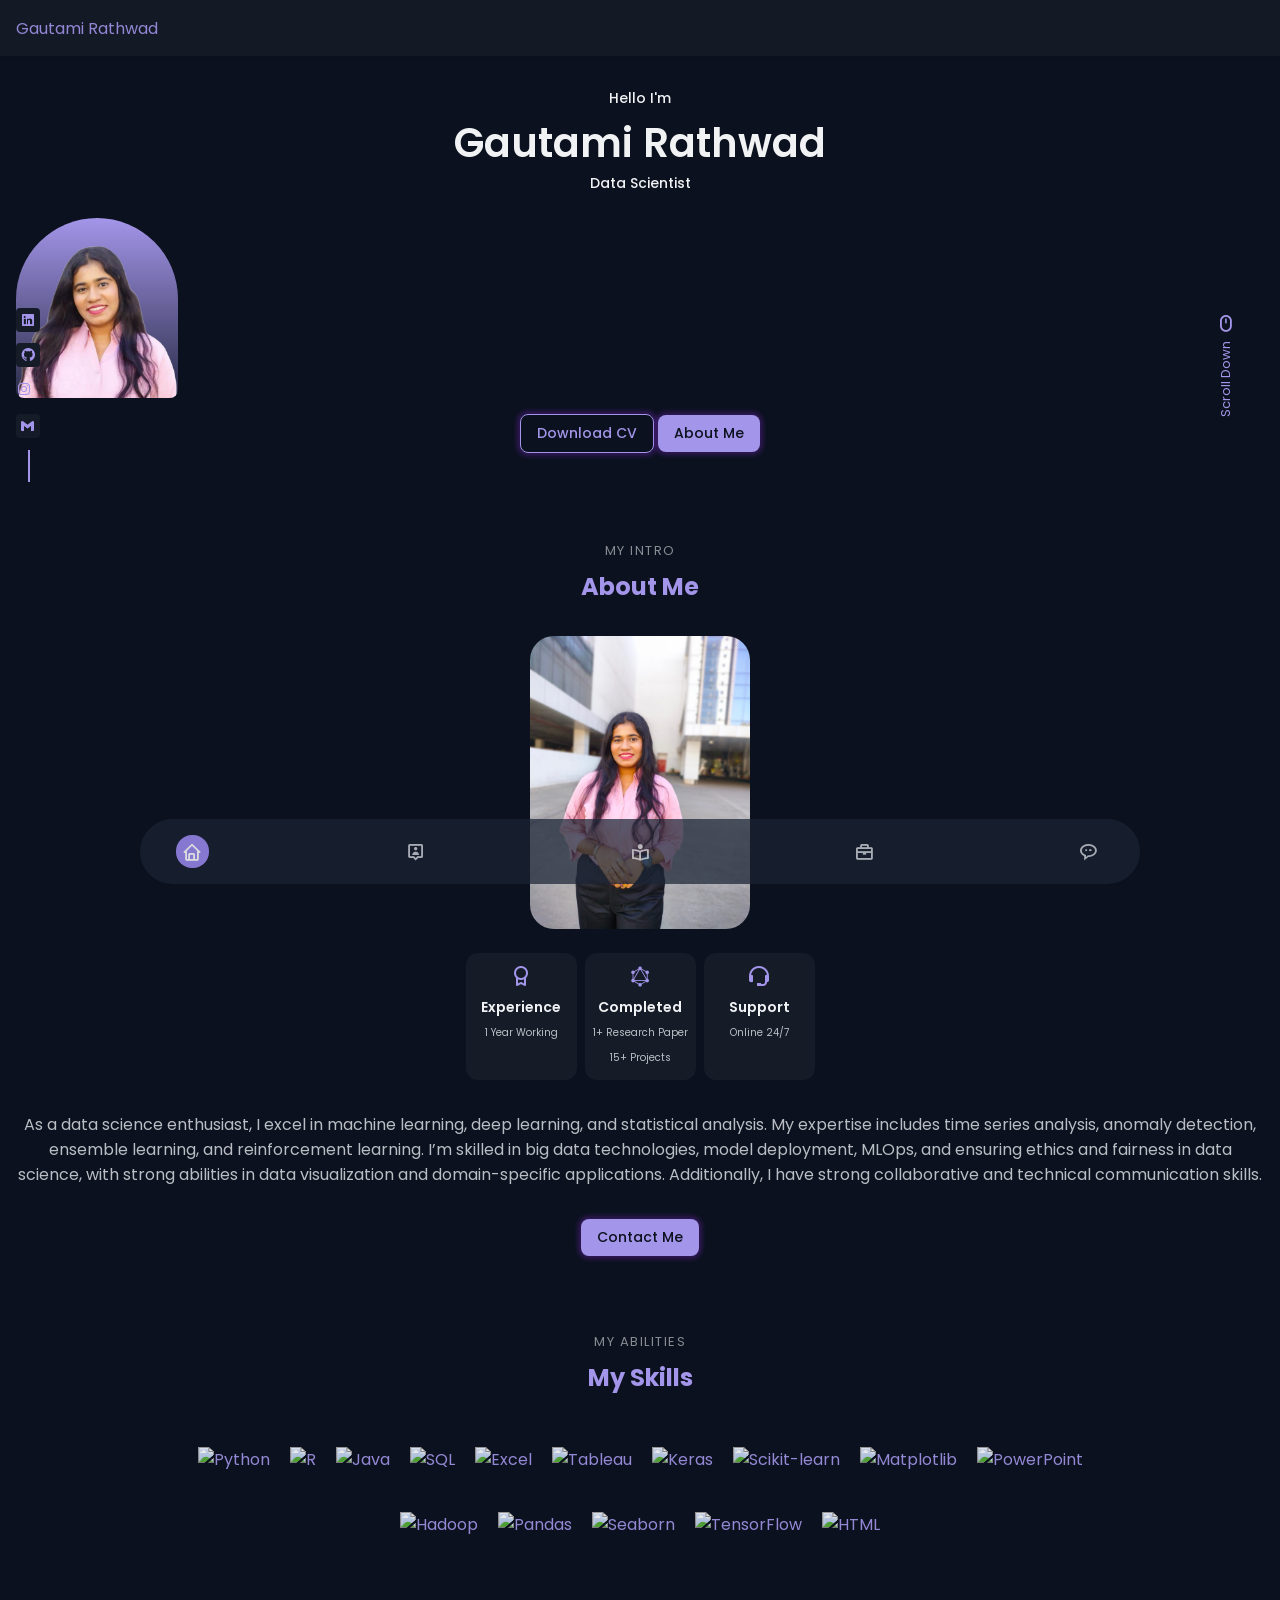
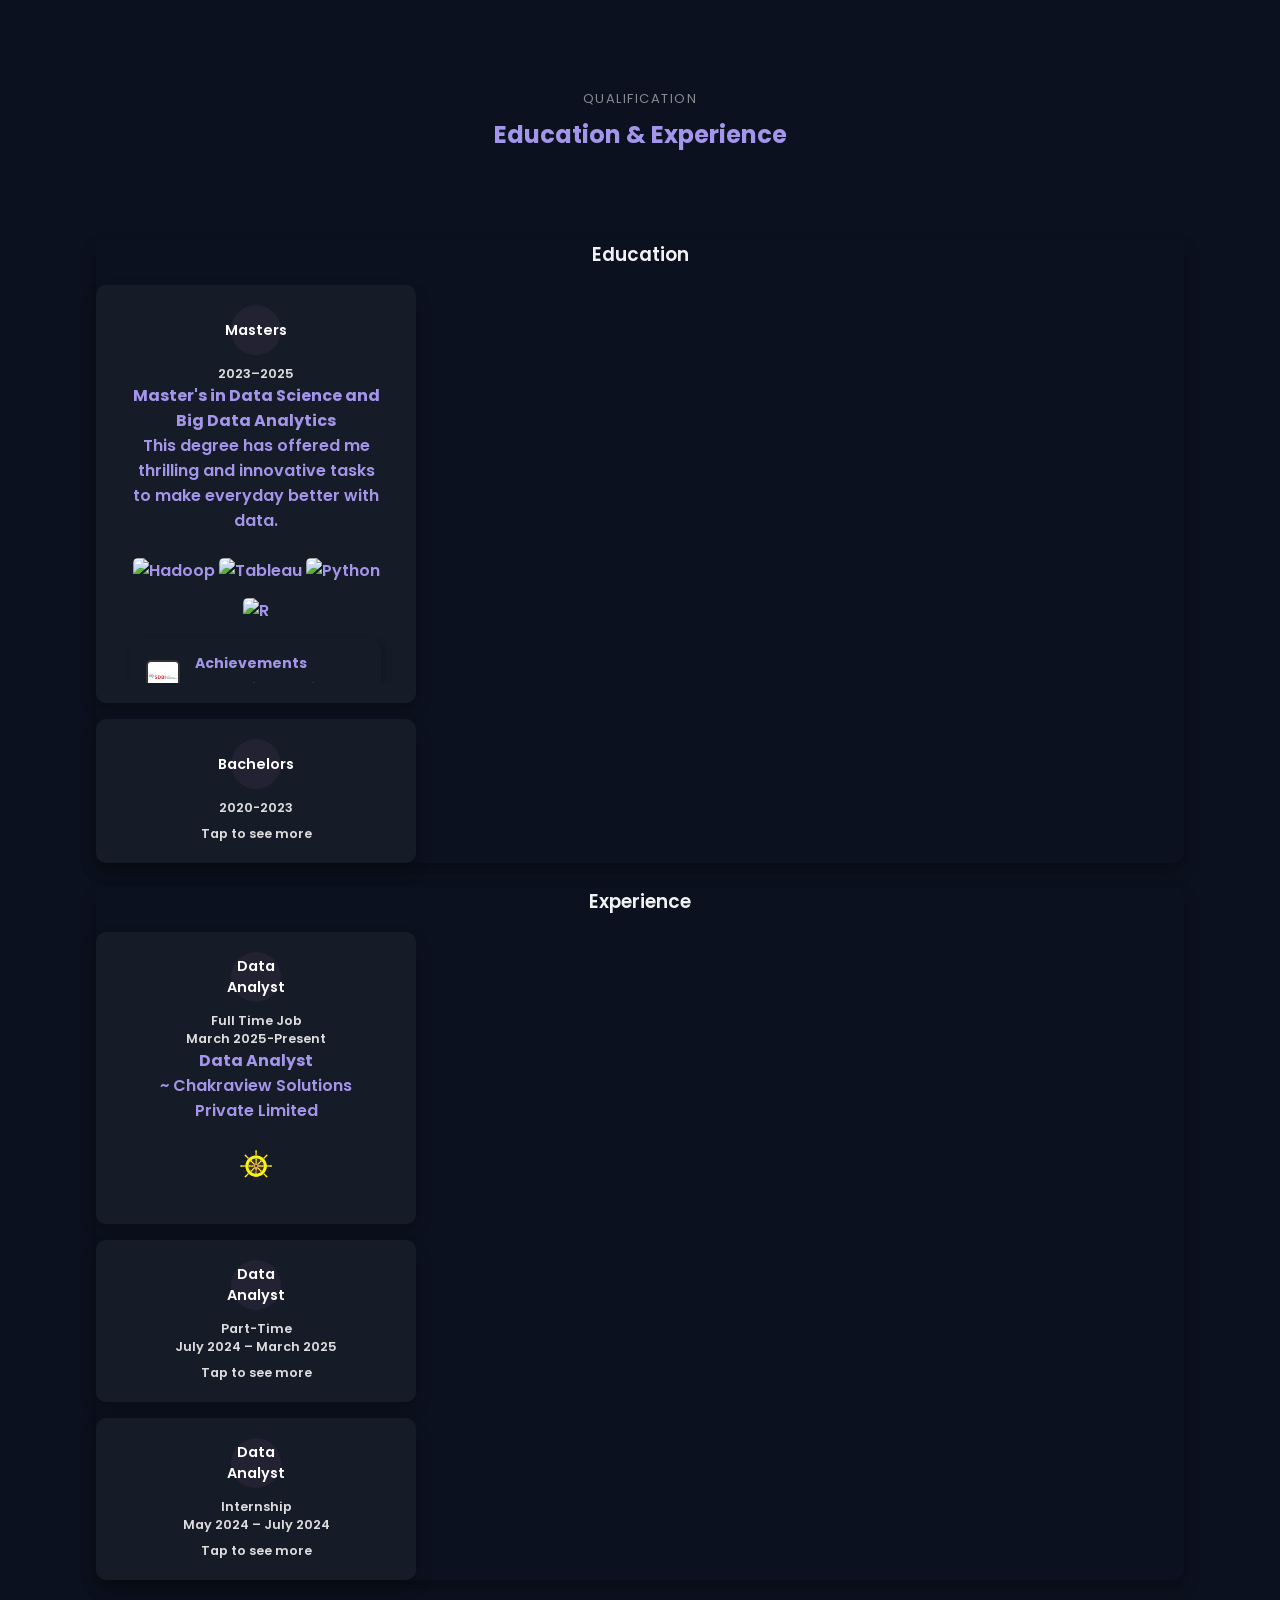
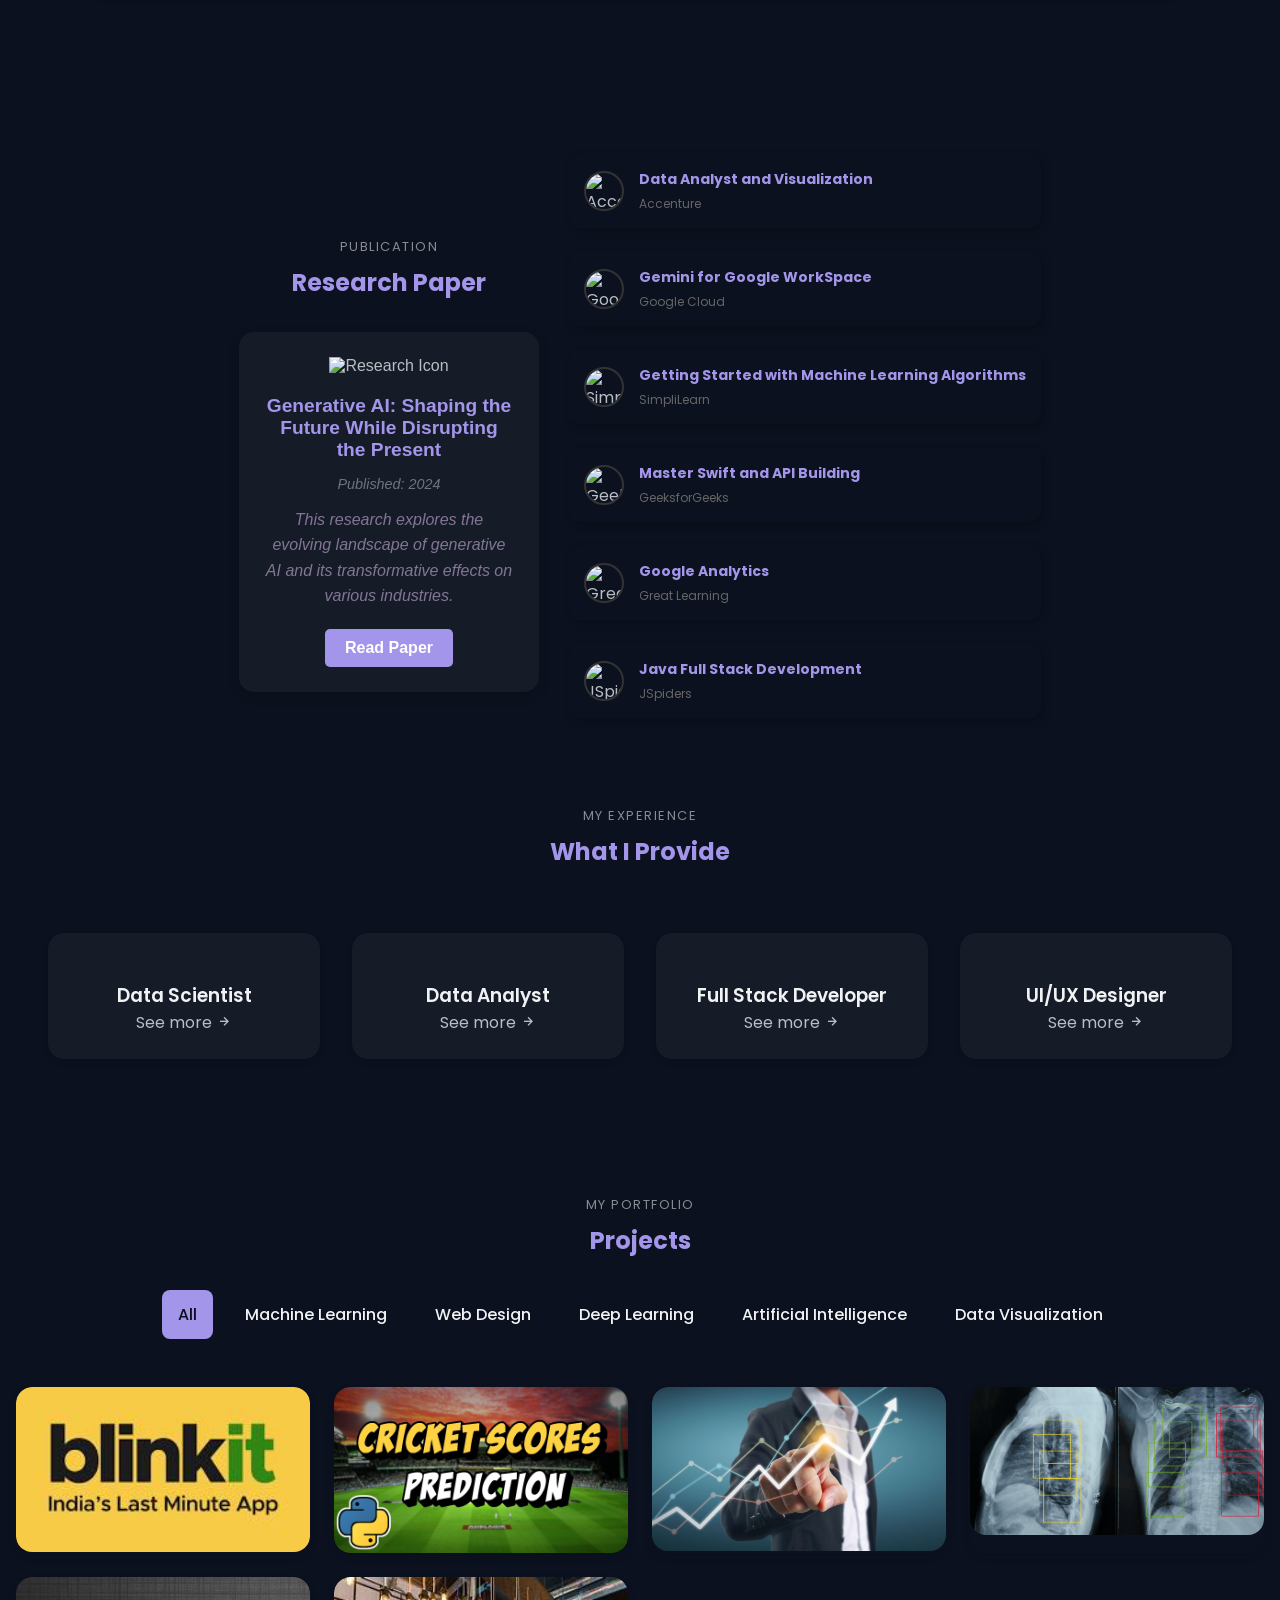
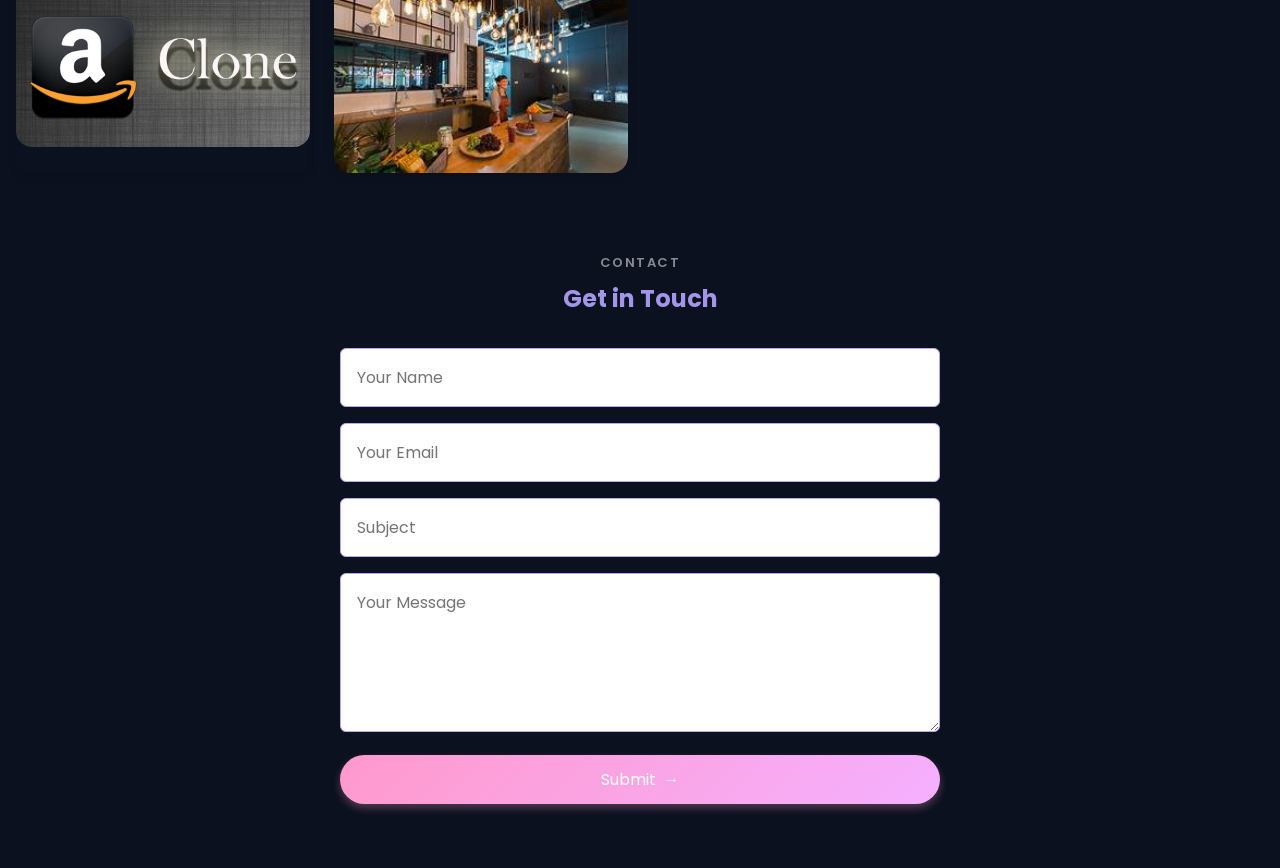
==== index.html @ 6e02c440 "blinkit" ====
<!DOCTYPE html>
<html lang="en">

<head>
    <meta charset="UTF-8">
    <meta name="viewport" content="width=device-width, initial-scale=1.0">

    <!--=============== FAVICON ===============-->
    <link rel="shortcut icon" href="assets/img/favicon.png" type="image/x-icon">
    <link rel="stylesheet" href="https://cdnjs.cloudflare.com/ajax/libs/font-awesome/5.15.4/css/all.min.css">
    <link href='https://unpkg.com/boxicons@2.1.4/css/boxicons.min.css' rel='stylesheet'>
<!-- AOS Animation CSS -->
<link href="https://cdn.jsdelivr.net/npm/aos@2.3.4/dist/aos.css" rel="stylesheet">

    <!--=============== BOXICONS ===============--><!-- AOS Animation CSS -->
<link href="https://cdn.jsdelivr.net/npm/aos@2.3.4/dist/aos.css" rel="stylesheet">
    <link href='https://unpkg.com/boxicons@2.1.4/css/boxicons.min.css' rel='stylesheet'>

    <!--=============== SWIPER CSS ===============-->
    <link rel="stylesheet" href="">

    <!--=============== CSS ===============-->
    <link rel="stylesheet" href="assets/css/styles.css">

    <title> Gautami's Portfolio Website </title>
</head>

<body>
    <!--=============== HEADER ===============-->
    <header class="header" id="header">
        <nav class="nav container">
            <a href="#" class="nav_logo">Gautami Rathwad</a>

            <div class="nav__menu">
                <ul class="nav__list">
                    <li class="nav__items">
                        <a href="#home" class="nav__link active-link">
                            <i class='bx bx-home'></i>
                        </a>
                    </li>

                    <li class="nav__items">
                        <a href="#about" class="nav__link">
                            <i class='bx bx-user-pin'></i>
                        </a>
                    </li>

                    <li class="nav__items">
                        <a href="#skills" class="nav__link">
                            <i class='bx bx-book-reader'></i>
                        </a>
                    </li>

                    <li class="nav__items">
                        <a href="#work" class="nav__link">
                            <i class='bx bx-briefcase'></i>
                        </a>
                    </li>

                    <li class="nav__items">
                        <a href="#contact" class="nav__link">
                            <i class='bx bx-message-rounded-dots'></i>
                        </a>
                    </li>
                </ul>
            </div>

        </nav>


    </header>

    <!--=============== MAIN ===============-->
    <main class="main">
        <!--=============== HOME ===============-->
        <section class="home section" id="home">
            <div class="home__container container grid">
                <div class="home__data">
                    <span class="home__greeting">Hello I'm</span>
                    <h1 class="home__name">Gautami Rathwad</h1>
                    <h3 class="home__education">Data Scientist</h3>

                    <div class="home__handle">
                        <img src="assets/img/Gautami_Photo.png" alt="" class="home__img">
                    </div>

                    <div class="home_buttons">
                        <a download="" href="assets/Resume(Simple).pdf" class="button button-ghost">
                                Download CV
                            </a>
                        <a href="#about" class="button">About Me</a>
                    </div>
                </div>



                <div class="home__social">
                    <a href="https://www.linkedin.com/in/gautamirathwad" class="home__social-link">
                        <i class='bx bxl-linkedin-square'></i>
                    </a>
                    <a href="https://github.com/gautami2003" class="home__social-link">
                        <i class='bx bxl-github'></i>
                    </a>
                    <a href="https://www.instagram.com/gau_ta_mi?igsh=MWxvOWNsdnBrdGpnbQ==">
                        <i class='bx bxl-instagram'></i>
                    </a>
                    <a href="grathwad07@gmail.com" class="home__social-link">
                        <i class='bx bxl-gmail'></i>
                    </a>
                </div>


                <a href="#about" class="home__scroll">
                    <i class='bx bx-mouse home__scroll-icon'></i>
                    <span class="home__scroll-name">Scroll Down</span>
                </a>
            </div>
        </section>

        <!--=============== ABOUT ===============-->

        <section class="about section" id="about">
            <span class="section__subtitle">My Intro</span>
            <h2 class="section__title">About Me</h2>

            <div class="about__container container grid">
                <!-- Ensure grid class is correct -->
                <img src="assets/img/about.jpg" alt="" class="about__img">

                <div class="about__data">
                    <div class="about__info">
                        <div class="about__box">
                            <i class='bx bx-award about__icon'></i>
                            <h3 class="about__title">Experience</h3>
                            <span class="about__subtitle">1 Year Working</span>
                        </div>

                        <div class="about__box">
                            <i class='bx bxl-graphql about__icon'></i>
                            <h3 class="about__title">Completed</h3>
                            <span class="about__subtitle">1+ Research Paper</span><br>
                            <span class="about__subtitle">15+ Projects</span>
                        </div>

                        <div class="about__box">
                            <i class='bx bx-support about__icon'></i>
                            <h3 class="about__title">Support</h3>
                            <span class="about__subtitle">Online 24/7</span>
                        </div>
                    </div>

                    <p class="about__description">
                        As a data science enthusiast, I excel in machine learning, deep learning, and statistical analysis. My expertise includes time series analysis, anomaly detection, ensemble learning, and reinforcement learning. I’m skilled in big data technologies, model
                        deployment, MLOps, and ensuring ethics and fairness in data science, with strong abilities in data visualization and domain-specific applications. Additionally, I have strong collaborative and technical communication skills.
                    </p>

                    <a href="#contact" class="button">Contact Me</a>
                </div>
            </div>
        </section>


        <!--=============== SKILLS ===============-->

        <section class="skills section" id="skills">
            <span class="section__subtitle">My Abilities</span>
            <h2 class="section__title">My Skills</h2>

            <div class="skills__container container grid">
                <div class="skills__content">
                    <div class="skills__box">
                        <div class="skills__group">
                            <div class="skills__data" data-skill="Python">
                                <img src="https://img.icons8.com/color/48/python--v1.png" alt="Python" style="width: 40px;">
                            </div>
                            <div class="skills__data" data-skill="R">
                                <img src="https://img.icons8.com/?size=100&id=CLvQeiwFpit4&format=png&color=000000" alt="R" style="width: 40px;">
                            </div>
                            <div class="skills__data" data-skill="Java">
                                <img src="https://img.icons8.com/color/48/java-coffee-cup-logo.png" alt="Java" style="width: 40px;">
                            </div>
                            <div class="skills__data" data-skill="SQL">
                                <img src="https://img.icons8.com/color/48/sql.png" alt="SQL" style="width: 40px;">
                            </div>
                            <div class="skills__data" data-skill="Excel">
                                <img src="https://img.icons8.com/color/48/microsoft-excel-2019.png" alt="Excel" style="width: 40px;">
                            </div>
                        </div>

                        <div class="skills__group">
                            <div class="skills__data" data-skill="Tableau">
                                <img src="https://img.icons8.com/?size=100&id=9Kvi1p1F0tUo&format=png&color=000000" alt="Tableau" style="width: 40px;">
                            </div>
                            <div class="skills__data" data-skill="Keras">
                                <img src="https://www.proedge.hk/sites/default/files/tech_logos/keras.png" alt="Keras" style="width: 40px;">
                            </div>
                            <div class="skills__data" data-skill="Scikit-learn">
                                <img src="https://numfocus.org/wp-content/uploads/2017/11/scikitlearn-logo-300.png" alt="Scikit-learn" style="width: 40px;">
                            </div>
                            <div class="skills__data" data-skill="Matplotlib">
                                <img src="https://miro.medium.com/max/3200/1*8i6raEmyewy9GpI47nU1ew.png" alt="Matplotlib" style="width: 40px;">
                            </div>
                            <div class="skills__data" data-skill="PowerPoint">
                                <img src="https://img.icons8.com/color/48/microsoft-powerpoint-2019.png" alt="PowerPoint" style="width: 40px;">
                            </div>
                        </div>

                        <div class="skills__group">
                            <div class="skills__data" data-skill="Hadoop">
                                <img src="https://img.icons8.com/color/48/hadoop-distributed-file-system.png" alt="Hadoop" style="width: 40px;">
                            </div>
                            <div class="skills__data" data-skill="Pandas AI">
                                <img src="https://img.icons8.com/color/48/pandas.png" alt="Pandas" style="width: 40px;">
                            </div>
                            <div class="skills__data" data-skill="Seaborn">
                                <img src="https://tonyzetag.github.io/personal-web/images/logos%20original%20size/seaborn%20logo.png" alt="Seaborn" style="width: 40px;">
                            </div>
                            <div class="skills__data" data-skill="TensorFlow">
                                <img src="https://img.icons8.com/color/48/tensorflow.png" alt="TensorFlow" style="width: 40px;">
                            </div>
                            <div class="skills__data" data-skill="HTML">
                                <img src="https://img.icons8.com/color/48/html-5.png" alt="HTML" style="width: 40px;">
                            </div>
                        </div>
                    </div>
                </div>
            </div>
        </section>

        <!--=============== Education ===============-->


        <section class="education section">
            <span class="section__subtitle">Qualification</span>
            <h2 class="section__title">Education & Experience</h2>

            <div class="grid-education">
                <!-- Education Section -->
                <div class="container-education">
                    <h3>Education</h3>

                    <div class="container1" style="background-image: url('background-image.jpg');">
                        <!-- Education 1 -->
                     <input type="radio" name="education" id="edu1" checked>
<label for="edu1" class="card">
  <div class="icon">Masters</div>
  <span>2023–2025</span>
  <span>Tap to see more</span>

  <div class="text-container">
    <h4>Master's in Data Science and Big Data Analytics</h4>
    <p>This degree has offered me thrilling and innovative tasks to make everyday better with data.</p><br>

    <!-- Tech Icons -->
    <div class="icons" style="margin-bottom: 20px;">
      <img src="https://img.icons8.com/color/48/hadoop-distributed-file-system.png" alt="Hadoop" style="width: 40px;">
      <img src="https://img.icons8.com/?size=100&id=9Kvi1p1F0tUo&format=png&color=000000" alt="Tableau" style="width: 40px;">
      <img src="https://img.icons8.com/color/48/python--v1.png" alt="Python" style="width: 40px;">
      <img src="https://img.icons8.com/color/48/r--v1.png" alt="R" style="width: 40px;">


      <div class="certificates__container">
                        <!-- Certificate Items -->
                        <div class="certificate__item" onclick="showModal('1st Place – Academics', 'from SDBI', './assets/img/1st place.jpg', './assets/img/sdbi-logo.png')">
                            <div class="certificate__content">
                                <img src="./assets/img/sdbi-logo.png" alt="SDBI Logo" class="certificate__logo">
                                <div class="certificate__details">
                                    <h3>Achievements</h3>
                                    <p>School of Data Science and Business Intelligence</p>
                                </div>
                            </div>
                        </div>
                    </div>
    </div>


  </div>
</label>






                        <!-- Education 2 -->
                        <input type="radio" name="education" id="edu2">
                        <label for="edu2" class="card">
                            <div class="icon">Bachelors</div>
                            <h3>2020-2023</h3>
                            <span>Tap to see more</span>
                            <div class="text-container">
                                <h4>Bachelor's in Computer Science</h4>
                                <p>This degree has offered me thrilling and innovative tasks to make everyday better with data.</p><br>
                                <div class="icons">
                                    <img src="https://img.icons8.com/color/48/microsoft-powerpoint-2019.png" alt="PowerPoint" style="width: 40px;">
                                    <img src="https://img.icons8.com/color/48/html-5.png" alt="HTML" style="width: 40px;">
                                    <img src="https://img.icons8.com/color/48/java-coffee-cup-logo.png" alt="Java" style="width: 40px;">
                                    <img src="https://img.icons8.com/color/48/c-programming.png" alt="C">
                                </div>
                            </div>
                        </label>
                    </div>
                </div>

                <!-- Experience Section -->
                <div class="container-education">
                    <h3>Experience</h3>

                    <div class="container1" style="background-image: url('background-image.jpg');">
                       
                        <!-- Experience 1 -->
                        <input type="radio" name="experience" id="exp1" checked>
                        <label for="exp1" class="card">
                            <div class="icon">Data Analyst</div>
                            <span>Full Time Job</span>
                            <span>March 2025-Present</span>
                            <span>Tap to see more</span>
                            <div class="text-container">
                                <h4>Data Analyst</h4>
                                <p>~ Chakraview Solutions Private Limited</p><br>
                                <div class="icons">
                                    <img src="assets/img/CHAKRAVIEW LOGO.png" alt="Charaview">
                                </div>
                            </div>
                        </label>

                        <!-- Experience 2: Part-Time -->
                            <input type="radio" name="experience" id="exp2">
                            <label for="exp2" class="card">
                                <div class="icon">Data Analyst</div>
                                <span>Part-Time</span>
                                <span>July 2024 – March 2025</span>
                                <span>Tap to see more</span>

                                <div class="text-container">
                                    <h4>Data Analyst</h4>
                                    <p>~ Chakraview Solutions Private Limited</p><br>
                                    
                                    <div class="icons">
                                        <img src="assets/img/CHAKRAVIEW LOGO.png" alt="Chakraview" style="width: 50px;"><br><br>
                                        <a href="assets/Experience Letter - Gautami.pdf" target="_blank" style="text-decoration: underline; color: #007BFF;">📄 View Experience Letter</a>
                                    </div>
                                </div>
                            </label>

                            <!-- Experience 3: Internship -->
                            <input type="radio" name="experience" id="exp3">
                            <label for="exp3" class="card">
                                <div class="icon">Data Analyst</div>
                                <span>Internship</span>
                                <span>May 2024 – July 2024</span>
                                <span>Tap to see more</span>

                                <div class="text-container">
                                    <h4>Data Analyst (Intern)</h4>
                                    <p>~ Chakraview Solutions Private Limited</p><br>
                                    
                                    <div class="icons">
                                        <img src="assets/img/CHAKRAVIEW LOGO.png" alt="Chakraview" style="width: 50px;"><br><br>
                                        <a href="assets/internship_certificate.pdf" target="_blank" style="text-decoration: underline; color: #007BFF;">📄 View Internship Certificate</a>
                                    </div>
                                </div>
                            </label>


                    </div>
                </div>
            </div>
        </section>


        <!-- Education Section -->
        <!-- Education Section -->
        <section class="research-certificate section">
            <div class="grid-section">
                <!-- Research Paper Section -->
                <section class="research-paper section">
                    <span class="section__subtitle">Publication</span>
                    <h2 class="section__title">Research Paper</h2>

                    <div class="grid-research">
                        <div class="card-research">
                            <div class="card-content">
                                <div class="icon">
                                    <img src="https://0.academia-photos.com/238747882/93950578/85711114/s200_ijfmr.journal.png" alt="Research Icon" />
                                </div>
                                <h3 class="card-title">Generative AI: Shaping the Future While Disrupting the Present</h3>
                                <p class="card-date">Published: 2024</p>
                                <p class="card-summary">This research explores the evolving landscape of generative AI and its transformative effects on various industries.</p>
                                <div class="card-footer">
                                    <a href="https://www.ijfmr.com/papers/2024/5/28085.pdf" download="" class="read-more" target="_blank">Read Paper</a>
                                </div>
                            </div>
                        </div>
                    </div>
                </section>
    
                        
                    <div class="certificates__container">
                        <!-- Certificate Items -->
                        <div class="certificate__item" onclick="showModal('Data Analyst and Visualization', 'from Accenture', './assets/img/IMG-20241125-WA0018.jpg', 'https://logos-world.net/wp-content/uploads/2020/06/Accenture-Emblem.png')">
                            <div class="certificate__content">
                                <img src="https://logos-world.net/wp-content/uploads/2020/06/Accenture-Emblem.png" alt="Accenture Logo" class="certificate__logo">
                                <div class="certificate__details">
                                    <h3>Data Analyst and Visualization</h3>
                                    <p>Accenture</p>
                                </div>
                            </div>
                        </div>

                        <div class="certificate__item" onclick="showModal('Gemini for Google WorkSpace', 'from Google Cloud', './assets/img/IMG-20241125-WA0016.jpg', 'https://logos-world.net/wp-content/uploads/2021/02/Google-Cloud-Symbol.png')">
                            <div class="certificate__content">
                                <img src="https://logos-world.net/wp-content/uploads/2021/02/Google-Cloud-Symbol.png" alt="Google Logo" class="certificate__logo">
                                <div class="certificate__details">
                                    <h3>Gemini for Google WorkSpace</h3>
                                    <p>Google Cloud</p>
                                </div>
                            </div>
                        </div>

                        <div class="certificate__item" onclick="showModal('Getting Started with Machine Learning Algorithms', 'from Simpli Learn', './assets/img/IMG-20241125-WA0017.jpg', 'https://educationspeaks.org/wp-content/uploads/2023/01/simplilearn.jpg')">
                            <div class="certificate__content">
                                <img src="https://educationspeaks.org/wp-content/uploads/2023/01/simplilearn.jpg" alt="SimpliLearn Logo" class="certificate__logo">
                                <div class="certificate__details">
                                    <h3>Getting Started with Machine Learning Algorithms</h3>
                                    <p>SimpliLearn</p>
                                </div>
                            </div>
                        </div>

                        <div class="certificate__item" onclick="showModal('Master Swift and API Building', 'from GeeksforGeeks', './assets/img/IMG-20241125-WA0014.jpg', 'https://images.yourstory.com/cs/images/companies/119169043101580097794440231905187057223611079n-1617083628661.png')">
                            <div class="certificate__content">
                                <img src="https://images.yourstory.com/cs/images/companies/119169043101580097794440231905187057223611079n-1617083628661.png" alt="GeeksforGeeks Logo" class="certificate__logo">
                                <div class="certificate__details">
                                    <h3>Master Swift and API Building</h3>
                                    <p>GeeksforGeeks</p>
                                </div>
                            </div>
                        </div>

                        <div class="certificate__item" onclick="showModal('Google Analytics', 'from Great Learning', './assets/img/IMG-20241125-WA0016.jpg', 'https://play-lh.googleusercontent.com/__khQwKnFNT-XLg_3jEZiL2fAAzEunNoPh_Q8qd-c3Hq9kX_KL0vR7vnWOM6vBZCdBy0')">
                            <div class="certificate__content">
                                <img src="https://play-lh.googleusercontent.com/__khQwKnFNT-XLg_3jEZiL2fAAzEunNoPh_Q8qd-c3Hq9kX_KL0vR7vnWOM6vBZCdBy0" alt="Great Learning Logo" class="certificate__logo">
                                <div class="certificate__details">
                                    <h3>Google Analytics</h3>
                                    <p>Great Learning</p>
                                </div>
                            </div>
                        </div>

                        <div class="certificate__item" onclick="showModal('Java Full Stack Development', 'from JSpiders', '', 'https://jspiders.com/_nuxt/img/logo_jspiders.3b552d0.png')">
                            <div class="certificate__content">
                                <img src="https://jspiders.com/_nuxt/img/logo_jspiders.3b552d0.png" alt="JSpiders Logo" class="certificate__logo">
                                <div class="certificate__details">
                                    <h3>Java Full Stack Development</h3>
                                    <p>JSpiders</p>
                                </div>
                            </div>
                        </div>

                    </div>
                </section>
            </div>
        </section>
        <!-- Modal Structure -->
        <div id="certificateModal" class="modal">
            <div class="modal__content">
                <span class="modal__close" onclick="closeModal()">&times;</span>
                <img id="modalLogo" class="modal__logo" alt="Certificate Logo">
                <h3 id="modalTitle" class="modal__title"></h3>
                <p id="modalText" class="modal__text"></p>
                <img id="modalImage" class="modal__image" alt="Certificate Image">
            </div>
        </div>
        <!--=============== SERVICES ===============-->
        <section class="services section">
            <span class="section__subtitle">My Experience</span>
            <h2 class="section__title">What I Provide</h2>

            <div class="services__container container grid">
                <!-- Data Scientist Card -->
                <div class="services__card">
                    <h3 class="services__title">Data Scientist</h3>
                    <span class="services__bottom">See more <i class="bx bx-right-arrow-alt services__icon"></i></span>

                    <div class="services__modal">
                        <div class="services__modal-content">
                            <i class="bx bx-x services__modal-close"></i>
                            <h3 class="services__modal-title">Data Scientist</h3>
                            <p class="services__modal-description">
                                Over 3 years of hands-on experience transforming complex data into actionable insights. Equipped with a deep theoretical foundation and a commitment to delivering exceptional results.
                            </p>
                            <ul class="services__modal-list">
                                <li class="services__modal-item">
                                    <i class="bx bx-check services__modal-icon"></i>
                                    <p class="services__modal-info">
                                        Perform meticulous data cleaning and preprocessing to ensure high-quality, reliable data.
                                    </p>
                                </li>
                                <li class="services__modal-item">
                                    <i class="bx bx-check services__modal-icon"></i>
                                    <p class="services__modal-info">
                                        Build and maintain collaborative relationships, fostering trust and understanding with clients and stakeholders.
                                    </p>
                                </li>
                                <li class="services__modal-item">
                                    <i class="bx bx-check services__modal-icon"></i>
                                    <p class="services__modal-info">
                                        Create advanced predictive models to uncover patterns and forecast trends with precision.
                                    </p>
                                </li>
                                <li class="services__modal-item">
                                    <i class="bx bx-check services__modal-icon"></i>
                                    <p class="services__modal-info">
                                        Present findings through compelling visualizations and storytelling to drive impactful decisions.
                                    </p>
                                </li>
                            </ul>
                        </div>
                    </div>
                </div>

                <!-- Data Analyst Card -->
                <div class="services__card">
                    <h3 class="services__title">Data Analyst</h3>
                    <span class="services__bottom">See more <i class="bx bx-right-arrow-alt services__icon"></i></span>

                    <div class="services__modal">
                        <div class="services__modal-content">
                            <i class="bx bx-x services__modal-close"></i>
                            <h3 class="services__modal-title">Data Analyst</h3>
                            <p class="services__modal-description">
                                Expertise in analyzing large datasets to provide actionable insights and drive data-driven decision-making.
                            </p>
                            <ul class="services__modal-list">
                                <li class="services__modal-item">
                                    <i class="bx bx-check services__modal-icon"></i>
                                    <p class="services__modal-info">
                                        Perform exploratory data analysis and statistical modeling.
                                    </p>
                                </li>
                                <li class="services__modal-item">
                                    <i class="bx bx-check services__modal-icon"></i>
                                    <p class="services__modal-info">
                                        Generate detailed reports and dashboards using tools like Power BI and Tableau.
                                    </p>
                                </li>
                                <li class="services__modal-item">
                                    <i class="bx bx-check services__modal-icon"></i>
                                    <p class="services__modal-info">
                                        Collaborate with stakeholders to understand and address business requirements.
                                    </p>
                                </li>
                                <li class="services__modal-item">
                                    <i class="bx bx-check services__modal-icon"></i>
                                    <p class="services__modal-info">
                                        Perform trend analysis and forecasting to aid strategic planning.
                                    </p>
                                </li>
                            </ul>
                        </div>
                    </div>
                </div>

                <!-- Full Stack Developer Card -->
                <div class="services__card">
                    <h3 class="services__title">Full Stack Developer</h3>
                    <span class="services__bottom">See more <i class="bx bx-right-arrow-alt services__icon"></i></span>

                    <div class="services__modal">
                        <div class="services__modal-content">
                            <i class="bx bx-x services__modal-close"></i>
                            <h3 class="services__modal-title">Full Stack Developer</h3>
                            <p class="services__modal-description">
                                Proficient in developing scalable web applications and APIs with expertise in both front-end and back-end technologies.
                            </p>
                            <ul class="services__modal-list">
                                <li class="services__modal-item">
                                    <i class="bx bx-check services__modal-icon"></i>
                                    <p class="services__modal-info">
                                        Build responsive and user-friendly web interfaces using modern frameworks.
                                    </p>
                                </li>
                                <li class="services__modal-item">
                                    <i class="bx bx-check services__modal-icon"></i>
                                    <p class="services__modal-info">
                                        Develop robust back-end systems and RESTful APIs.
                                    </p>
                                </li>
                                <li class="services__modal-item">
                                    <i class="bx bx-check services__modal-icon"></i>
                                    <p class="services__modal-info">
                                        Implement security best practices to safeguard applications.
                                    </p>
                                </li>
                                <li class="services__modal-item">
                                    <i class="bx bx-check services__modal-icon"></i>
                                    <p class="services__modal-info">
                                        Deploy and maintain applications on cloud platforms like AWS and Azure.
                                    </p>
                                </li>
                            </ul>
                        </div>
                    </div>
                </div>

                <!-- UI/UX Designer Card -->
                <div class="services__card">
                    <h3 class="services__title">UI/UX Designer</h3>
                    <span class="services__bottom">See more <i class="bx bx-right-arrow-alt services__icon"></i></span>

                    <div class="services__modal">
                        <div class="services__modal-content">
                            <i class="bx bx-x services__modal-close"></i>
                            <h3 class="services__modal-title">UI/UX Designer</h3>
                            <p class="services__modal-description">
                                Skilled in creating intuitive and visually appealing designs for web and mobile applications.
                            </p>
                            <ul class="services__modal-list">
                                <li class="services__modal-item">
                                    <i class="bx bx-check services__modal-icon"></i>
                                    <p class="services__modal-info">
                                        Conduct user research to understand target audience needs.
                                    </p>
                                </li>
                                <li class="services__modal-item">
                                    <i class="bx bx-check services__modal-icon"></i>
                                    <p class="services__modal-info">
                                        Design wireframes, prototypes, and final interfaces.
                                    </p>
                                </li>
                                <li class="services__modal-item">
                                    <i class="bx bx-check services__modal-icon"></i>
                                    <p class="services__modal-info">
                                        Collaborate with developers to ensure seamless implementation.
                                    </p>
                                </li>
                                <li class="services__modal-item">
                                    <i class="bx bx-check services__modal-icon"></i>
                                    <p class="services__modal-info">
                                        Ensure designs are accessible and user-friendly.
                                    </p>
                                </li>
                            </ul>
                        </div>
                    </div>
                </div>
            </div>
        </section>




        <!--=============== WORK ===============-->
        <section class="work section" id="work">
            <span class="section__subtitle">My Portfolio</span>
            <h2 class="section__title">Projects</h2>

            <!-- Filter Controls -->
            <div class="work__filters">
                <span class="work__item active-work" data-filter="all">All</span>
                <span class="work__item" data-filter="machine-learning">Machine Learning</span>
                <span class="work__item" data-filter="web-design">Web Design</span>
                <span class="work__item" data-filter="deep-learning">Deep Learning</span>
                <span class="work__item" data-filter="artificial-intelligence">Artificial Intelligence</span>
                <span class="work__item" data-filter="data_visualization">Data Visualization</span>
            </div>

            <!-- Project Container -->
            <div class="work__container container grid" id="work-container">

                <div class="work__card" data-category="data_visualization">
                    <img src="assets/img/blinkit.jpeg" alt="BlinkIT Dashboard" class="work__img">
                    <div class="work__overlay">
                        <h3 class="work__title">Blinkit Dashboard</h3>
                        <a href="https://github.com/gautami2003/Dashboards/tree/main/BlinkIT" class="work__button" aria-label="View BlinkIT Dashboard">
                            <i class="bx bx-show work__icon"></i>
                        </a>
                    </div>
                </div>


                <div class="work__card" data-category="machine-learning">
                    <img src="assets/img/work3.jpg" alt="Cricket Score Prediction" class="work__img">
                    <div class="work__overlay">
                        <h3 class="work__title">Cricket Score Prediction</h3>
                        <a href="https://github.com/gautami2003/cricket_score_prediction" class="work__button" aria-label="View Cricket Score Prediction">
                            <i class="bx bx-show work__icon"></i>
                        </a>
                    </div>
                </div>

                <div class="work__card" data-category="deep-learning">
                    <img src="assets/img/work4.jpg" alt="Sales Forecasting" class="work__img">
                    <div class="work__overlay">
                        <h3 class="work__title">Sales Forecasting</h3>
                        <a href="https://github.com/gautami2003/Sales_Forecasting" class="work__button" aria-label="View Sales Forecasting Project">
                            <i class="bx bx-show work__icon"></i>
                        </a>
                    </div>
                </div>


                <div class="work__card" data-category="artificial-intelligence">
                    <img src="assets/img/work6.jpg" alt="Chest X-Ray Project" class="work__img">
                    <div class="work__overlay">
                        <h3 class="work__title">Pneumonia Detection</h3><span>Chest X-Ray</span>
                        <a href="https://github.com/gautami2003/Chest-XRay" class="work__button" aria-label="View Chest X-Ray Project">
                            <i class="bx bx-show work__icon"></i>
                        </a>
                    </div>
                </div>


                <div class="work__card" data-category="web-design">
                    <img src="assets/img/work5.jpg" alt="Amazon Clone Project" class="work__img">
                    <div class="work__overlay">
                        <h3 class="work__title">Amazon Clone</h3>
                        <a href="https://github.com/gautami2003/Amazon_Clone" class="work__button" aria-label="View Amazon Clone Project">
                            <i class="bx bx-show work__icon"></i>
                        </a>
                    </div>
                </div>

                <div class="work__card" data-category="web-design">
                    <img src="assets/img/byte.jpg" alt="Byte Cafe Project" class="work__img">
                    <div class="work__overlay">
                        <h3 class="work__title">Byte Cafe Project</h3>
                        <a href="https://github.com/gautami2003/CAFE" class="work__button" aria-label="View Byte Cafe Project">
                            <i class="bx bx-show work__icon"></i>
                        </a>
                    </div>
                </div>
            </div>
        </section>


   <!--=============== CONTACT ===============-->
<section class="contact section" id="contact">
  <div class="container" data-aos="fade-up">
    <h2 class="section__subtitle">Contact</h2>
    <h2 class="section__title">Get in Touch</h2>

    <form action="https://api.web3forms.com/submit" method="POST" class="contact-form" data-aos="fade-up" data-aos-delay="100">
      <input type="hidden" name="access_key" value="eaa79757-bd03-402b-b284-735ff8d3bd43">

      <div class="form-group">
        <input type="text" name="name" placeholder="Your Name" required>
      </div>
      <div class="form-group">
        <input type="email" name="email" placeholder="Your Email" required>
      </div>
      <div class="form-group">
        <input type="text" name="subject" placeholder="Subject" required>
      </div>
      <div class="form-group">
        <textarea name="message" placeholder="Your Message" rows="5" required></textarea>
      </div>

      <button type="submit" class="submit-button">
        Submit <span class="arrow">→</span>
      </button>
    </form>
  </div>
</section>

    </main>

    <!--=============== FOOTER ===============-->
    <footer class="footer">

    </footer>

    <!--=============== SCROLLREVEAL ===============-->
    <script src=""></script>

    <!--=============== SWIPER JS ===============-->
    <script src=""></script>
<!-- AOS Animation JS -->
<script src="https://cdn.jsdelivr.net/npm/aos@2.3.4/dist/aos.js"></script>
<script>
  AOS.init({
    duration: 1000,
    once: true
  });
</script>

    <!--=============== MIXITUP FILTER ===============-->
    <script src=""></script>

    <!--=============== MAIN JS ===============-->
    <script src="assets/js/main.js"></script>
</body>

</html>
---- assets/css/styles.css ----
/*=============== GOOGLE FONTS ===============*/

@import url('https://fonts.googleapis.com/css2?family=Poppins:ital,wght@0,100;0,200;0,300;0,400;0,500;0,600;0,700;0,800;0,900;1,100;1,200;1,300;1,400;1,500;1,600;1,700;1,800;1,900&display=swap');

/*=============== VARIABLES CSS ===============*/

:root {
    --header-height: 3.5rem;
    /*========== Colors ==========*/
    /*Color mode HSL(hue, saturation, lightness)*/
    /*
        Purple: hsl(250, 66%, 75%)
        Blue: hsl(207, 90%, 72%)
        Pink: hsl(356, 66%, 75%)
        Teal: hsl(174, 63%, 62%)
  */
    --first-hue: 250;
    --sat: 66%;
    --lig: 75%;
    --second-hue: 219;
    --first-color: hsl(var(--first-hue), var(--sat), var(--lig));
    --first-color-alt: hsl(var(--first-hue), var(--sat), 71%);
    /* -4% */
    --title-color: hsl(var(--second-hue), 15%, 95%);
    --text-color: hsl(var(--second-hue), 8%, 75%);
    --text-color-light: hsl(var(--second-hue), 4%, 55%);
    --body-color: hsl(var(--second-hue), 48%, 8%);
    --container-color: hsl(var(--second-hue), 32%, 12%);
    /*========== Font and typography ==========*/
    /*.5rem = 8px | 1rem = 16px ...*/
    --body-font: 'Poppins', sans-serif;
    --biggest-font-size: 1.75rem;
    --h1-font-size: 1.5rem;
    --h2-font-size: 1.25rem;
    --h3-font-size: 1rem;
    --normal-font-size: .938rem;
    --small-font-size: .813rem;
    --smaller-font-size: .75rem;
    --tiny-font-size: .625rem;
    /*========== Font weight ==========*/
    --font-medium: 500;
    --font-semibold: 600;
    /*========== z index ==========*/
    --z-tooltip: 10;
    --z-fixed: 100;
    --z-modal: 1000;
}


/* Responsive typography */

@media screen and (min-width: 968px) {
     :root {
        --biggest-font-size: 2.5rem;
        --h1-font-size: 2.25rem;
        --h2-font-size: 1.5rem;
        --h3-font-size: 1.25rem;
        --normal-font-size: 1rem;
        --small-font-size: .875rem;
        --smaller-font-size: .813rem;
        --light-background: hsl(0, 0%, 100%);
        --light-text: hsl(210, 8%, 25%);
        --light-title: hsl(210, 8%, 10%);
    }
    [data-theme="light"] {
        --body-color: var(--light-background);
        --text-color: var(--light-text);
        --title-color: var(--light-title);
    }
}


/*=============== BASE ===============*/

* {
    box-sizing: border-box;
    padding: 0;
    margin: 0;
    transition: all 0.3s ease;
    /* Smooth transition for all elements */
}

body {
    background-color: var(--body-color);
    color: var(--text-color);
    font-smooth: always;
    -webkit-font-smoothing: antialiased;
    transition: background-color 0.3s ease, color 0.3s ease;
    /* Smoother transition for dark/light mode */
}

html {
    scroll-behavior: smooth;
}

body,
button,
input,
textarea {
    font-family: var(--body-font);
    font-size: var(--normal-font-size);
}

body {
    background-color: var(--body-color);
    color: var(--text-color);
    transition: .4s;
    /* for light mode animation */
}

h1,
h2,
h3 {
    color: var(--title-color);
    font-weight: var(--font-semibold);
}

ul {
    list-style: none;
}

a {
    text-decoration: none;
    color: var(--first-color);
    transition: color 0.3s, box-shadow 0.3s;
    position: relative;
}

a::after {
    content: "";
    position: absolute;
    bottom: 0;
    left: 0;
    right: 0;
    height: 2px;
    background-color: var(--first-color);
    transform: scaleX(0);
    transform-origin: bottom right;
    transition: transform 0.3s ease;
}

a:hover::after {
    transform: scaleX(1);
    transform-origin: bottom left;
}

a:focus {
    outline: 2px solid var(--first-color);
}


/* Active state (when clicking the link) */

a:active {
    color: var(--text-color-light);
    /* A lighter color for active state */
}

button {
    cursor: pointer;
    border: none;
    outline: none;
}

img {
    max-width: 100%;
    height: auto;
}


/*=============== THEME ===============*/


/*========== Variables Dark theme ==========*/


/*========== 
    Color changes in some parts of 
    the website, in light theme
==========*/


.contact.section {
  padding: 4rem 1rem;
  background-color: var(--first-color-light);
  text-align: center;
}

.section__subtitle {
  color: var(--text-color);
  font-size: 1rem;
  margin-bottom: 0.5rem;
  text-transform: uppercase;
  letter-spacing: 1.5px;
}

.section__title {
  font-size: 2.5rem;
  font-weight: 700;
  color: var(--first-color-dark);
  margin-bottom: 2rem;
}

.contact-form {
  max-width: 600px;
  margin: 0 auto;
  display: flex;
  flex-direction: column;
  gap: 1rem;
}

.form-group input,
.form-group textarea {
  width: 100%;
  padding: 1rem;
  font-size: 1rem;
  border: 1px solid hsl(var(--first-hue), var(--sat), 80%);
  border-radius: 6px;
  background-color: #fff;
  color: var(--text-color);
  transition: 0.3s ease;
}

.form-group input:focus,
.form-group textarea:focus {
  outline: none;
  border-color: var(--first-color);
  box-shadow: 0 0 0 3px hsla(var(--first-hue), var(--sat), 75%, 0.2);
}

.submit-button {
  background-color: var(--first-color);
  color: #fff;
  border: none;
  padding: 0.9rem 1.5rem;
  font-size: 1rem;
  border-radius: 6px;
  cursor: pointer;
  transition: background 0.3s ease;
}

.submit-button:hover {
  background-color: var(--first-color-dark);
}

.submit-button .arrow {
  margin-left: 0.5rem;
  font-weight: bold;
}
/*=============== REUSABLE CSS CLASSES ===============*/

.container {
    margin-left: 1rem;
    margin-right: 1rem;
}

.grid {
    display: grid;
}

.main {
    overflow: hidden;
}

.section {
    padding: 4.5rem 0 1rem;
}

.section__title,
.section__subtitle {
    text-align: center;
}

.section__title {
    font-size: var(--h2-font-size);
    color: var(--first-color);
    align-items: center;
    margin-bottom: 2rem;
}

.section__subtitle {
    display: block;
    font-size: var(--smaller-font-size);
    color: var(--text-color-light);
}


/*=============== HEADER & NAV===============*/

.header {
    position: fixed;
    top: 0;
    left: 0;
    width: 100%;
    background-color: var(--body-color);
    z-index: var(--z-fixed);
}


/* Change background header */

.header.scroll-header {
    background-color: var(--container-color);
    box-shadow: 0 2px 4px rgba(0, 0, 0, 0.1);
    transition: background-color 0.4s, box-shadow 0.4s;
    opacity: 0.9;
}

.nav {
    height: var(--header-height);
    display: flex;
    justify-content: space-between;
    align-items: center;
}

.nav__logo {
    color: var(--first-color-alt);
    font-weight: var(--font-medium);
    transition: color .4s;
}

.nav__logo:hover {
    color: var(--first-color-alt);
}

.nav__menu {
    position: fixed;
    bottom: 1rem;
    left: 50%;
    transform: translateX(-50%);
    /* Centers the element horizontally */
    background-color: hsl(var(--second-hue), 32%, 16%, .8);
    width: 90%;
    max-width: 1000px;
    /* Limits the width */
    border-radius: 4rem;
    padding: 1rem 2.25rem;
    backdrop-filter: blur(10px);
}

.nav__list {
    display: flex;
    justify-content: space-between;
    align-items: center;
}

.nav__link {
    color: var(--text-color);
    font-size: 1.25rem;
    padding: .4rem;
    display: flex;
    border-radius: 5rem;
    transition: color 0.3s, background-color 0.3s;
}

.nav__link:hover {
    color: var(--first-color);
    background-color: hsla(var(--first-hue), 100%, 95%, 0.15);
    transition: color 0.3s;
}


/* Active link */

.active-link {
    background: linear-gradient(180deg, hsla(var(--first-hue), var(--sat), var(-lig), 1), hsla(var(--first-hue), var(--sat), var(-lig), .2));
    box-shadow: 0 0 16px hsla(var(--first-hue), var(--sat), var(-lig), .4);
    background-color: var(--first-color-alt);
    color: var(--title-color);
    font-weight: var(--font-semibold);
    border-radius: 1rem;
}


/* Change background header */


/*=============== HOME ===============*/

.home__container {
    position: relative;
    row-gap: 4.5rem;
    padding-top: 1rem;
}

.home__data {
    text-align: center;
}

.home__greeting,
.home__education {
    font-size: var(--small-font-size);
    font-weight: var(--font-medium);
}

.home__greeting {
    display: block;
    color: var(--title-color);
    margin-bottom: .25rem;
}

.home__education {
    columns: var(--text-color);
    margin-bottom: 1.5rem;
}

.home__name {
    font-size: var(--biggest-font-size);
}

.home__img {
    width: 160px;
}

.home__handle {
    justify-self: center;
    width: 162px;
    height: 180px;
    background: linear-gradient(180deg, hsla(var(--first-hue), var(--sat), var(--lig), 1), hsla(var(--first-hue), var(--sat), var(--lig), .2));
    border-radius: 10rem 10rem 1rem 1rem;
    display: flex;
    align-items: flex-end;
    justify-content: center;
    overflow: hidden;
    margin-bottom: 1rem;
}

.home__buttons {
    display: flex;
    justify-content: center;
    align-items: center;
    gap: 1.5rem;
}

.home__social,
.home__scroll {
    position: absolute;
}

.home__social {
    bottom: 0.1rem;
    left: 0;
    display: grid;
    row-gap: .7rem;
}

.home__social-link {
    width: max-content;
    background-color: var(--container-color);
    color: var(--first-color);
    padding: .25rem;
    border-radius: .25rem;
    display: flex;
    font-size: 1rem;
    transition: .4s;
}

.home__social-link:hover {
    background-color: var(--first-color);
    color: #fff;
}

.home__social::after {
    content: '';
    width: 32px;
    height: 2px;
    background-color: var(--first-color);
    transform: rotate(90deg) translate(16px, 3px);
}

.home__scroll {
    color: var(--first-color);
    right: 0rem;
    bottom: 4rem;
    display: grid;
    row-gap: 2.25rem;
    justify-items: center;
}

.home__scroll-icon {
    font-size: 1.25rem;
}

.home__scroll-name {
    font-size: var(--smaller-font-size);
    transform: rotate(-90deg);
}


/* General Button Style */

.button {
    display: inline-block;
    padding: 0.5rem 1rem;
    /* Reduced padding for smaller size */
    background-color: var(--first-color);
    color: var(--body-color);
    font-size: calc(var(--normal-font-size) - 2px);
    /* Slightly smaller font */
    font-weight: var(--font-medium);
    border-radius: 0.5rem;
    box-shadow: 0 0 5px 3px rgba(138, 43, 226, 0.3);
    /* Reduced glow */
    transition: background-color 0.3s, box-shadow 0.3s, transform 0.3s;
    text-decoration: none;
    /* Remove underline for links */
}


/* Hover Effect */

.button:hover {
    background-color: var(--first-color-alt);
    box-shadow: 0 4px 8px rgba(0, 0, 0, 0.2);
    /* Subtler shadow on hover */
    transform: scale(1.02);
}


/* Active Effect */

.button:active {
    box-shadow: 0 2px 4px rgba(0, 0, 0, 0.15);
    transform: scale(0.98);
}


/* Ghost Button Style (for "Download CV") */

.button-ghost {
    background-color: transparent;
    color: var(--first-color);
    border: 1.5px solid var(--first-color);
    /* Slightly thinner border */
    transition: background-color 0.3s, color 0.3s, box-shadow 0.3s;
}

.button-ghost:hover {
    background-color: var(--first-color);
    color: var(--body-color);
}


/*=============== ABOUT ===============*/

.about__container {
    display: flex;
    /* Use flexbox for layout */
    flex-direction: column;
    /* Stack items vertically */
    align-items: center;
    /* Center children horizontally */
    text-align: center;
    /* Center-align text within the container */
}

.about__img {
    width: 220px;
    /* Image width */
    border-radius: 1.5rem;
    /* Rounded corners for the image */
    margin-bottom: 1.5rem;
    /* Space below the image */
}

.about__data {
    display: flex;
    /* Use flexbox for layout */
    flex-direction: column;
    /* Stack items vertically */
    align-items: center;
    /* Center children horizontally */
    text-align: center;
    /* Center text within this section */
}

.about__info {
    display: grid;
    /* Grid layout for boxes */
    grid-template-columns: repeat(3, 1fr);
    /* Three equal columns */
    gap: .5rem;
    /* Gap between boxes */
    margin-bottom: 2rem;
    /* Space below the info section */
}

.about__box {
    background-color: var(--container-color);
    border-radius: .75rem;
    padding: .75rem .5rem;
}

.about__icon {
    font-size: 1.5rem;
    /* Icon size */
    color: var(--first-color);
    /* Color for the icons */
    margin-bottom: 0.5rem;
    /* Space below the icons */
}

.about__title {
    font-size: var(--small-font-size);
    /* Font size for titles */
}

.about__subtitle {
    font-size: var(--tiny-font-size);
    /* Font size for subtitles */
}

.about__description {
    margin-bottom: 2rem;
    /* Space below the description */
}


/*=============== SKILLS ===============*/


/* Skills Section Styles */

.skills {
    padding: 60px 0;
}

.skills__container {
    display: flex;
    flex-direction: column;
    align-items: center;
    /* Center content vertically */
}

.skills__content {
    width: 100%;
    max-width: 1200px;
}

.skills__box {
    display: flex;
    flex-wrap: wrap;
    /* Allow wrapping for multiple rows */
    justify-content: center;
    /* Center the icons */
}

.skills__group {
    display: flex;
    justify-content: center;
    /* Center group */
    margin: 10px 0;
    /* Add vertical spacing between rows */
}

.skills__data {
    margin: 10px;
    /* Space between icons */
    position: relative;
    /* Position for tooltip */
    color: var(--first-color);
    /* Use the first color */
    transition: transform 0.3s, color 0.3s;
    /* Smooth transform and color on hover */
    opacity: 0.9;
    /* Set opacity to 0.9 */
    animation: bounce 0.5s;
    /* Bounce animation on load */
}

.skills__data:hover {
    transform: scale(1.1) rotate(10deg);
    /* Scale up and rotate icon slightly on hover */
    color: var(--hover-color);
    /* Change color on hover (set this variable) */
    box-shadow: 0 0 20px rgba(0, 255, 255, 0.7);
    /* Glow effect on hover */
}

.skills__data i {
    font-size: 20px;
    /* Smaller icon size */
    transition: transform 0.3s;
    /* Smooth transform on hover */
}

.skills__data:hover i {
    transform: scale(1.1);
    /* Scale up icon slightly on hover */
}

.skills__data::after {
    content: attr(data-skill);
    /* Get skill name from data-skill attribute */
    position: absolute;
    bottom: 100%;
    /* Position above the icon */
    left: 50%;
    /* Center tooltip */
    transform: translateX(-50%);
    background-color: rgba(0, 0, 0, 0.8);
    /* Semi-transparent background */
    color: #fff;
    /* White text */
    padding: 5px 10px;
    /* Padding for tooltip */
    border-radius: 5px;
    /* Rounded corners */
    white-space: nowrap;
    /* Prevent text wrapping */
    visibility: hidden;
    /* Initially hidden */
    opacity: 0;
    /* Initially invisible */
    transition: opacity 0.2s ease;
    /* Smooth fade-in */
}

.skills__data:hover::after {
    visibility: visible;
    /* Show tooltip on hover */
    opacity: 1;
    /* Make tooltip visible */
}


/* Bounce Animation */

@keyframes bounce {
    0%,
    100% {
        transform: translateY(0);
    }
    50% {
        transform: translateY(-10px);
    }
}
/* Section Wrapper */
.icons-section {
  margin-bottom: 30px;
}

/* Tech Icons Row */
.animated-icons {
  display: flex;
  gap: 15px;
  justify-content: center;
  flex-wrap: wrap;
  margin-bottom: 30px;
  animation: fadeIn 1
}

/*=============== SERVICES ===============*/


/* General card styling */

.services__card {
    background-color: var(--container-color);
    padding: 3rem 1.5rem 1.5rem;
    border-radius: 1rem;
    box-shadow: 0 4px 6px rgba(0, 0, 0, 0.1);
    /* Optional for better visuals */
    text-align: center;
    margin: 1rem;
    /* Adds space between cards */
}

/* Modal Base */
.modal {
  display: none;
  position: fixed;
  z-index: 999;
  left: 0; top: 0;
  width: 100%;
  height: 100%;
  overflow-y: auto;
  background-color: rgba(0, 0, 0, 0.7);
  animation: fadeIn 0.3s ease;
}

.modal-content {
  background-color: #fff;
  margin: 50px auto;
  padding: 20px 30px;
  border-radius: 10px;
  max-width: 700px;
  position: relative;
  animation: slideUp 0.5s ease;
}

.close-button {
  position: absolute;
  top: 15px;
  right: 20px;
  font-size: 1.5rem;
  cursor: pointer;
  color: #888;
}

.modal-certificates {
  display: flex;
  flex-direction: column;
  gap: 30px;
}

.modal-certificate img {
  width: 100%;
  max-height: 300px;
  object-fit: cover;
  border-radius: 10px;
  border: 1px solid #ccc;
}

.modal-certificate h4 {
  margin: 10px 0 5px;
}

.modal-certificate p {
  color: #666;
  margin: 0;
}

/* Animations */
@keyframes fadeIn {
  from { opacity: 0; }
  to { opacity: 1; }
}
@keyframes slideUp {
  from { transform: translateY(30px); opacity: 0; }
  to { transform: translateY(0); opacity: 1; }
}

/* Responsive */
@media (max-width: 600px) {
  .modal-content {
    padding: 15px;
  }

  .modal-certificate img {
    max-height: 200px;
  }
}

/* Container styles */

.services__container {
    display: grid;
    grid-template-columns: repeat(auto-fit, minmax(250px, 1fr));
    /* Automatically adjust number of columns */
    padding-top: 1rem;
    margin: 2rem;
}


/* Mobile View: Show two cards per row */

@media (max-width: 768px) {

     .contact.section {
    padding: 3rem 1rem;
    text-align: center;
  }

  .section__title {
    font-size: 1.8rem;
  }

  .section__subtitle {
    font-size: 0.9rem;
    letter-spacing: 1px;
  }

  .contact-form {
    padding: 0;
    gap: 0.8rem;
  }

  .form-group input,
  .form-group textarea {
    font-size: 0.95rem;
    padding: 0.85rem;
  }

 .submit-button {
    font-size: 1rem;
    padding: 0.8rem 1.2rem;
    width: 100%;
    margin-bottom: 3rem;
  }

  .submit-button .arrow {
    margin-left: 0.3rem;
  }


    .services__container {
        grid-template-columns: repeat(2, 1fr);
        /* Two cards per row */
        padding: 1rem;
        /* Adjust padding for mobile */
        margin: 1rem;
        /* Add margin around the container */
    }
    /* Adjust card padding and margin for mobile */
    .services__card {
        padding: 2rem 1rem;
        /* Adds space inside the card */
        margin: 1rem;
        /* Adds space between cards */
    }
    .services__title {
        font-size: var(--h3-font-size);
        /* Original font size for title */
    }
    .services__bottom {
        font-size: var(--small-font-size);
        /* Original font size for button text */
    }
}


/* Modal styling */

.services__modal {
    position: fixed;
    inset: 0;
    background-color: rgba(0, 0, 0, 0.7);
    display: grid;
    place-items: center;
    visibility: hidden;
    opacity: 0;
    z-index: var(--z-modal);
    transition: opacity 0.4s, visibility 0.4s;
}

.services__modal.active-modal {
    visibility: visible;
    opacity: 1;
}

.services__modal-content {
    position: relative;
    background-color: var(--body-color);
    padding: 3rem 1.5rem;
    /* Padding around modal content */
    border-radius: 1.5rem;
    max-width: 600px;
    text-align: center;
    box-shadow: 0 8px 16px rgba(0, 0, 0, 0.2);
    margin: 2rem;
    /* Adds margin around modal content */
}


/* Modal title and description */

.services__modal-title {
    font-size: var(--h3-font-size);
    /* Original font size for modal title */
    color: var(--first-color);
    margin-bottom: 1rem;
}

.services__modal-description {
    font-size: var(--small-font-size);
    /* Original font size for description */
    margin-bottom: 2rem;
    line-height: 1.6;
    margin-top: 1rem;
    /* Margin top for separation */
}


/* Modal list */

.services__modal-list {
    display: grid;
    gap: 0.75rem;
    padding: 0;
    margin: 0;
}

.services__modal-item {
    display: flex;
    align-items: flex-start;
    gap: 0.5rem;
}

.services__modal-icon {
    font-size: 1.5rem;
    color: var(--first-color);
}


/* Close button */

.services__modal-close {
    position: absolute;
    top: 1rem;
    right: 1rem;
    color: var(--first-color);
    font-size: 1.5rem;
    cursor: pointer;
    transition: color 0.3s;
}

.services__modal-close:hover {
    color: var(--hover-color);
}


/*=============== WORK ===============*/


/* Container for the work section */

.work__container {
    padding-top: 1rem;
    display: grid;
    grid-template-columns: repeat(auto-fit, minmax(250px, 1fr));
    gap: 1.5rem;
}


/* Filters container styles */

.work__filters {
    display: flex;
    justify-content: center;
    align-items: center;
    column-gap: 1rem;
    margin-bottom: 2rem;
    flex-wrap: wrap;
}


/* Individual filter item styles */

.work__item {
    cursor: pointer;
    color: var(--title-color);
    padding: 0.75rem 1rem;
    font-weight: var(--font-medium);
    border-radius: 0.5rem;
    transition: background-color 0.3s, color 0.3s;
}

.work__item:hover {
    background-color: var(--first-color-light);
    color: var(--body-color);
}


/* Active filter item styles */

.active-work {
    background-color: var(--first-color);
    color: var(--body-color);
}


/* Card styles */

.work__card {
    position: relative;
    overflow: hidden;
    border-radius: 1rem;
    box-shadow: 0 4px 8px rgba(0, 0, 0, 0.1);
    transition: transform 0.3s;
    cursor: pointer;
}

.work__card:hover {
    transform: scale(1.05);
}


/* Image styles */

.work__img {
    width: 100%;
    height: auto;
    border-radius: 1rem;
    display: block;
    transition: transform 0.3s ease-in-out;
}

.work__card:hover .work__img {
    transform: scale(1.1);
}


/* Overlay styles */

.work__overlay {
    position: absolute;
    top: 0;
    left: 0;
    width: 100%;
    height: 100%;
    background: rgba(0, 0, 0, 0.6);
    /* Dark overlay */
    display: flex;
    flex-direction: column;
    justify-content: center;
    align-items: center;
    opacity: 0;
    /* Hide overlay by default */
    transition: opacity 0.3s ease;
    border-radius: 1rem;
}

.work__card:hover .work__overlay {
    opacity: 1;
    /* Show overlay on hover */
}


/* Title styles */

.work__title {
    font-size: 1.1rem;
    color: var(--first-color);
    font-weight: bold;
    margin-bottom: 0.5rem;
    text-align: center;
    display: inline-block;
    background-color: transparent;
    /* No background */
    padding: 0.25rem 0.5rem;
    /* Add padding */
    border-radius: 0.5rem;
    /* Optional: rounded corners for title */
}


/* Button styles (eye icon) */

.work__button {
    background: transparent;
    /* Remove background */
    color: var(--first-color);
    /* Default eye icon color */
    padding: 0.5rem;
    border-radius: 50%;
    font-size: 1.5rem;
    display: flex;
    align-items: center;
    justify-content: center;
    text-decoration: none;
    transition: color 0.3s, transform 0.3s, box-shadow 0.3s;
}


/* Hover effect for eye icon */

.work__button:hover {
    color: var(--body-color);
    /* Change icon color to body color */
    transform: scale(1.2);
    /* Slightly enlarge the icon */
}


/* Icon styles */

.work__button .work__icon {
    transition: transform 0.3s, color 0.3s;
}

.work__button:hover .work__icon {
    transform: scale(1.2);
    /* Slightly enlarge icon */
}


/* Responsive adjustments */

@media (max-width: 768px) {
    .work__filters {
        column-gap: 0.5rem;
    }
    .work__card {
        margin-bottom: 1rem;
    }
}


/* Desktop Styles */


/* Main Styles */


/* General Grid Styling */


/* General Grid Styling */


/* General Grid Styling */
.grid-education {
    grid-template-columns: repeat(2, minmax(280px, 1fr));
    gap: 20px;
    align-items: start;
    justify-items: center;
    
    max-width: 1200px;
    width: 100%;
    
    margin: 0 auto; /* ✅ Centers the grid horizontally */
    padding: 2rem;   /* ✅ Adds space on all sides */
    box-sizing: border-box;
}


.container-education {
    margin: 1.5rem;
    border-radius: 12px;
    box-shadow: 0 8px 16px rgba(0, 0, 0, 0.25);
    color: var(--first-color);
    font-weight: 600;
    text-align: center;
    max-width: 1200px;
}

.card {
    display: flex;
    flex-direction: column;
    align-items: center;
    justify-content: flex-start;
    padding: 20px;
    background-color: var(--container-color);
    border-radius: 10px;
    transition: transform 0.3s ease, background-color 0.3s ease;
    cursor: pointer;
    text-align: center;
    max-width: 320px;
    box-sizing: border-box;
    position: relative;
    box-shadow: 0 8px 16px rgba(0, 0, 0, 0.2);
    margin: 1rem 0;
    overflow: hidden;
    transition: box-shadow 0.3s ease, transform 0.3s ease;
}

.card:hover {
    transform: translateY(-5px) scale(1.02);
    box-shadow: 0 12px 20px rgba(0, 0, 0, 0.3);
    background-color: var(--highlight-color);
}

.card img {
    width: 80%;
    max-width: 100px;
    object-fit: contain;
    border-radius: 5px;
    margin-bottom: 15px;
    transition: transform 0.3s ease;
}

.card:hover img {
    transform: scale(1.1);
}

.card .icon {
    font-size: 0.9rem;
    background-color: #223;
    color: #fff;
    border-radius: 50%;
    width: 50px;
    height: 50px;
    display: flex;
    align-items: center;
    justify-content: center;
    margin-bottom: 10px;
    transition: transform 0.3s ease;
}

.card h3,
.card span {
    font-size: 0.8em;
    color: #ddd;
}

.card span:last-of-type {
    display: block;
    margin-top: 8px;
    font-size: 0.8em;
    color: #ddd;
    animation: bounce 1s infinite;
}

.icons {
    gap: 10px;
}

.card .icons img {
    width: 34px;
    height: 34px;
    border-radius: 5px;
    transition: transform 0.3s ease, box-shadow 0.3s ease;
}

.text-container {
    max-height: 0;
    opacity: 0;
    overflow: hidden;
    transition: max-height 0.3s ease, opacity 0.3s ease;
    padding: 0 15px;
}

input[type="radio"] {
    display: none;
}

input[type="radio"]:checked+label .text-container {
    max-height: 300px;
    opacity: 1;
}

input[type="radio"]:checked+label span:last-of-type {
    display: none;
}

input[type="radio"]:not(:checked)+label .text-container {
    pointer-events: none;
}

.card:hover span {
    font-weight: 700;
    font-size: 1em;
}

@media (max-width: 768px) {
    .grid-education {
        grid-template-columns: 1fr;
        justify-items: center;
    }
    .container-education {
        padding: 1.5rem;
    }
    .card {
        width: 100%;
        padding: 18px;
    }
    .card .icon {
        width: 50px;
        height: 50px;
        font-size: 0.8em;
    }
    .card .text-container {
        padding: 0 10px;
    }
    .card:hover {
        transform: scale(1.03);
    }
}

@keyframes bounce {
    0% {
        transform: translateY(0);
    }
    50% {
        transform: translateY(-5px);
    }
    100% {
        transform: translateY(0);
    }
}


/*=============== CONTACT ===============*/


/* Main Container Styling */

.contact-container {
    height: 100vh;
    display: flex;
    align-items: center;
    justify-content: space-evenly;
    padding: 20px;
    max-width: 1200px;
    margin: 0 auto;
    box-sizing: border-box;
    background: var(--container-color);
    border-radius: 20px;
    box-shadow: 0 4px 20px rgba(0, 0, 0, 0.1);
}


/* Contact Form Section */

.contact-left {
    display: flex;
    flex-direction: column;
    align-items: center;
    gap: 20px;
    animation: slideIn 0.5s ease-in-out;
    padding: 20px;
}

.contact-left-title h2 {
    font-weight: 600;
    color: var(--first-color);
    font-size: 36px;
    text-align: center;
    margin-bottom: 10px;
}

.contact-left-title hr {
    border: none;
    width: 120px;
    height: 5px;
    background-color: var(--first-color);
    border-radius: 10px;
    margin: 0 auto;
}


/* Input and Textarea Fields */

.contact-inputs {
    width: 100%;
    max-width: 350px;
    height: 45px;
    border: 2px solid --first-color;
    outline: none;
    padding: 12px 20px;
    font-weight: 500;
    color: #666;
    border-radius: 25px;
    background: var(--container-color);
    transition: all 0.3s ease;
}

.contact-inputs.message-box {
    height: 120px;
    padding-top: 15px;
    border-radius: 15px;
}

.contact-inputs:focus {
    border-color: #ff99cc;
    box-shadow: 0 0 10px rgba(255, 153, 204, 0.3);
}

.contact-inputs::placeholder {
    color: #c4a3b8;
    font-style: italic;
}


/* Button Styling */

.submit-button {
    display: flex;
    align-items: center;
    justify-content: center;
    padding: 12px 25px;
    font-size: 16px;
    color: #fff;
    border: none;
    border-radius: 30px;
    background: linear-gradient(135deg, #ff99cc, #f5b0ff);
    cursor: pointer;
    box-shadow: 0 4px 8px rgba(255, 153, 204, 0.3);
    transition: transform 0.2s ease, box-shadow 0.2s ease;
}

.submit-button:hover {
    transform: translateY(-2px);
    box-shadow: 0 6px 12px rgba(255, 153, 204, 0.4);
}

.submit-button img {
    height: 14px;
    margin-left: 5px;
}


/* Right Image Styling */

.contact-right img {
    width: 350px;
    border-radius: 15px;
    box-shadow: 0 4px 12px rgba(0, 0, 0, 0.1);
}


/* Animations */

@keyframes slideIn {
    from {
        opacity: 0;
        transform: translateX(-20px);
    }
    to {
        opacity: 1;
        transform: translateX(0);
    }
}

@keyframes fadeIn {
    from {
        opacity: 0;
        transform: translateX(-20px);
    }
    to {
        opacity: 1;
        transform: translateX(0);
    }
}

@keyframes buttonFadeIn {
    from {
        opacity: 0;
        transform: translateY(20px);
    }
    to {
        opacity: 1;
        transform: translateY(0);
    }
}


/* Mobile Styling */

@media (max-width: 800px) {
    .contact-inputs {
        width: 90vw;
    }
    .contact-right {
        display: none;
    }
    .contact-left {
        align-items: center;
    }
    .section-title {
        font-size: 24px;
        text-align: center;
        padding-top: 20px;
    }
}


/*=============== Certificate ===============*/


/* Grid Styling */

.grid-research,
.grid-certificate {
    display: flex;
    justify-content: center;
    gap: 30px;
    flex-wrap: wrap;
    margin-top: 30px;
}


/* Card Styling (Research & Certificate) */

.card-research,
.card-certificate {
    background: var(--container-color);
    border-radius: 15px;
    box-shadow: 0 4px 12px rgba(0, 0, 0, 0.15);
    width: 300px;
    overflow: hidden;
    position: relative;
    /* Add position relative for pseudo-element */
    transform: scale(1);
    transition: transform 0.3s ease-in-out;
    cursor: pointer;
    font-family: 'Arial', sans-serif;
}

.card-research:hover,
.card-certificate:hover {
    transform: scale(1.05);
    box-shadow: 0 8px 20px rgba(0, 0, 0, 0.25);
}


/* Line Revolving Effect */

.card-research::before,
.card-certificate::before {
    content: "";
    position: absolute;
    top: -2px;
    left: -2px;
    width: calc(100% + 4px);
    height: calc(100% + 4px);
    border: 2px solid var(--first-color);
    border-radius: 15px;
    opacity: 0;
    animation: rotate-border 1.5s linear infinite;
    transition: opacity 0.3s ease;
    z-index: 1;
}

.card-research:hover::before,
.card-certificate:hover::before {
    opacity: 1;
}


/* Card Content Styling */

.card-content {
    padding: 25px;
    text-align: center;
    position: relative;
    z-index: 2;
    /* Bring content above the rotating line */
}


/* Icon Styling */

.icon img {
    width: 50px;
    height: 50px;
    margin-bottom: 20px;
    transition: transform 0.3s ease;
}


/* Title and Date Styling */

.card-title {
    font-size: 1.2rem;
    color: var(--first-color);
    font-weight: bold;
    margin-bottom: 15px;
}

.card-date {
    font-size: 0.9rem;
    color: #6c757d;
    font-style: italic;
    margin-bottom: 15px;
}


/* Description Styling */

.card-summary {
    font-size: 1rem;
    color: #837595;
    font-style: italic;
    line-height: 1.6;
    margin-bottom: 20px;
}


/* Footer Styling */

.card-footer {
    display: flex;
    flex-direction: column;
    align-items: center;
    gap: 10px;
}

.read-more,
.view-certificate {
    background-color: var(--first-color);
    color: white;
    padding: 10px 20px;
    border-radius: 5px;
    text-decoration: none;
    font-weight: bold;
    transition: background-color 0.3s ease;
}

.read-more:hover,
.view-certificate:hover {
    background-color: #600086;
}


/* Responsive Styling */

@media (max-width: 768px) {
    .grid-research,
    .grid-certificate {
        flex-direction: column;
        gap: 20px;
        margin: 1rem;
    }
    .card-research,
    .card-certificate {
        width: 100%;
        max-width: 400px;
    }
}

.grid-section {
    display: flex;
    justify-content: center;
    gap: 30px;
    flex-wrap: wrap;
    margin-top: 30px;
    align-items: center;
    flex-direction: row;
    /* Two columns on larger screens */
}

@media (max-width: 768px) {
    .grid-section {
        flex-direction: column;
        /* Switch to single column on mobile */
        align-items: center;
        justify-content: center;
        /* Center items on mobile */
    }
}

.certificates__container {
    display: grid;
    grid-template-columns: repeat(auto-fit, minmax(250px, 1fr));
    gap: 1.5rem;
}

.certificate__item {
    padding: 15px;
    background: --container-color;
    border-radius: 12px;
    box-shadow: 3px 3px 8px rgba(0, 0, 0, 0.2);
    cursor: pointer;
    transition: transform 0.3s ease, background 0.3s ease;
}

.certificate__item:hover {
    transform: translateY(-5px);
    background: var(--container-color);
    box-shadow: 6px 6px 12px rgba(0, 0, 0, 0.3);
}

.certificate__content {
    display: flex;
    align-items: center;
    gap: 15px;
}

.certificate__logo {
    width: 40px;
    height: 40px;
    object-fit: contain;
    border-radius: 50%;
    border: 2px solid #333;
}

.certificate__details {
    display: flex;
    flex-direction: column;
    justify-content: center;
    text-align: left;
}

.certificate__details h3 {
    font-size: 14px;
    font-weight: bold;
    margin: 0;
    color: var(--first-color);
}

.certificate__details p {
    font-size: 12px;
    color: #666;
    margin: 5px 0 0;
}


/* Modal Styles */

.modal {
    display: none;
    position: fixed;
    top: 0;
    left: 0;
    width: 100%;
    height: 100%;
    background: rgba(0, 0, 0, 0.6);
    justify-content: center;
    align-items: center;
    z-index: 1000;
}

.modal__content {
    background: --body-color;
    padding: 20px;
    border-radius: 8px;
    text-align: center;
    position: relative;
    max-width: 500px;
    width: 90%;
}

.modal__close {
    position: absolute;
    top: 10px;
    right: 15px;
    font-size: 24px;
    cursor: pointer;
}

.modal__logo {
    width: 80px;
    height: auto;
    margin-bottom: 15px;
}

.modal__title {
    font-size: 18px;
    font-weight: bold;
    margin: 10px 0;
}

.modal__text {
    font-size: 14px;
    color: #444;
    margin-bottom: 15px;
}

.modal__image {
    width: 100%;
    max-height: 400px;
    object-fit: contain;
}


/* Modal Styling */

.modal__logo {
    width: 50px;
    margin: 10px auto;
}

.modal__title {
    font-size: 16px;
    margin: 15px 0;
}

.modal__text {
    color: var(--first-color-alt);
    font-size: 14px;
}


/*=============== SCROLL BAR ===============*/

.testimonials-section {
    margin-top: 50px;
    text-align: center;
}

.testimonials {
    display: flex;
    overflow-x: auto;
    /* Enable horizontal scrolling */
    scroll-behavior: smooth;
    padding: 10px;
    gap: 10px;
    /* Space between testimonials */
}

.testimonial {
    min-width: 300px;
    max-width: 300px;
    margin: 10px;
    padding: 20px;
    background-color: var(--container-color);
    color: var(--container-color);
    border-radius: 8px;
    box-shadow: 0 2px 5px rgba(0, 0, 0, 0.2);
    transition: transform 0.3s ease, box-shadow 0.3s ease;
}

.testimonial:hover {
    transform: scale(1.05);
    box-shadow: 0 4px 10px rgba(0, 0, 0, 0.3);
}

.testimonial img {
    border-radius: 50%;
    width: 60px;
    height: 60px;
    object-fit: cover;
}

.testimonial h3 {
    margin: 10px 0 5px;
}

.testimonial p {
    font-size: 14px;
}

.controls {
    display: flex;
    justify-content: center;
    margin-top: 20px;
}

.popup-form .close-btn {
    position: absolute;
    top: 8px;
    right: 20px;
    font-size: 14px;
    /* Slightly smaller font size */
    color: var(--first-color);
    background: transparent;
    border: none;
    padding: 2px 6px;
    /* Smaller padding */
    border-radius: 10%;
    /* Circular shape */
    cursor: pointer;
    transition: color 0.3s ease;
}

.popup-form .close-btn:hover {
    color: white;
}

.control-btn {
    padding: 10px 20px;
    margin: 0 10px;
    border: none;
    border-radius: 5px;
    cursor: pointer;
    background-color: white;
    color: white;
    font-size: 16px;
    transition: background-color 0.3s ease;
}

.control-btn:hover {
    background-color: var(--first-hue);
}

.control-btn:disabled {
    background-color: var(--first-color);
    cursor: not-allowed;
}

.add-testimonial-btn {
    display: inline-block;
    margin: 20px 0;
    padding: 10px 20px;
    font-size: 16px;
    border: none;
    border-radius: 10px;
    background-color: var(--first-color-alt);
    color: white;
    cursor: pointer;
    box-shadow: 0 4px 10px rgba(0, 0, 0, 0.3);
    transition: transform 0.3s ease, background-color 0.3s ease;
    float: right;
    /* Aligns the button to the right */
}

.add-testimonial-btn:hover {
    background-color: var(--first-hue);
    transform: scale(1.1);
}

.popup-form {
    display: none;
    position: fixed;
    top: 50%;
    left: 50%;
    transform: translate(-50%, -50%);
    background: var(--container-color);
    padding: 20px;
    border-radius: 10px;
    box-shadow: 0 4px 8px rgba(0, 0, 0, 0.2);
    z-index: 1000;
    opacity: 0;
    animation: fadeIn 0.5s forwards;
    text-align: center;
    /* Centers the content within the form */
}

.popup-form.active {
    display: block;
}

.overlay {
    display: none;
    position: fixed;
    top: 0;
    left: 0;
    width: 100%;
    height: 100%;
    background: rgba(0, 0, 0, 0.5);
    z-index: 999;
    opacity: 0;
    animation: fadeIn 0.5s forwards;
}

.overlay.active {
    display: block;
}

.popup-form input,
.popup-form textarea {
    width: 100%;
    margin: 10px 0;
    padding: 10px;
    border: 1px solid var(--first-color);
    border-radius: 5px;
    background: var(--second-color);
    color: var(--first-color-alt);
}

.popup-form button {
    padding: 10px 20px;
    background-color: var(--first-color);
    color: white;
    border: none;
    border-radius: 5px;
    cursor: pointer;
    transition: background-color 0.3s ease;
    display: inline-block;
    margin-top: 15px;
    /* Adds some spacing above the button */
}

.popup-form button:hover {
    background-color: var(--first-color);
}

@keyframes fadeIn {
    0% {
        opacity: 0;
    }
    100% {
        opacity: 1;
    }
}

@media (max-width: 768px) {
    .close-btn {
        font-size: 12px;
        /* Smaller font size for mobile */
        padding: 2px 6px;
        /* Reduced padding for a smaller button */
        top: 5px;
        right: 5px;
    }
    .testimonials {
        flex-wrap: nowrap;
        justify-content: flex-start;
        gap: 5px;
    }
    .testimonial {
        min-width: 150px;
        max-width: 150px;
        padding: 5px;
    }
    .add-testimonial-btn {
        float: right;
        display: inline-block;
        margin: 8px auto;
        padding: 10px 15px;
        font-size: 14px;
    }
    .popup-form {
        width: 90%;
        padding: 15px;
    }
    .controls {
        margin-top: 10px;
    }
    .control-btn {
        padding: 5px 15px;
        font-size: 14px;
    }
}.tap-glow {
    animation: pulseGlow 1.5s infinite ease-in-out;
    filter: drop-shadow(0 0 5px #0ff);
    transition: transform 0.3s ease;
}

.tap-glow:hover {
    transform: scale(1.05);
}

@keyframes pulseGlow {
    0% { filter: drop-shadow(0 0 4px #0ff); }
    50% { filter: drop-shadow(0 0 8px #0ff); }
    100% { filter: drop-shadow(0 0 4px #0ff); }
}


/*=============== BREAKPOINTS ===============*/


/* For small devices */


/* For medium devices */


/* For large devices */
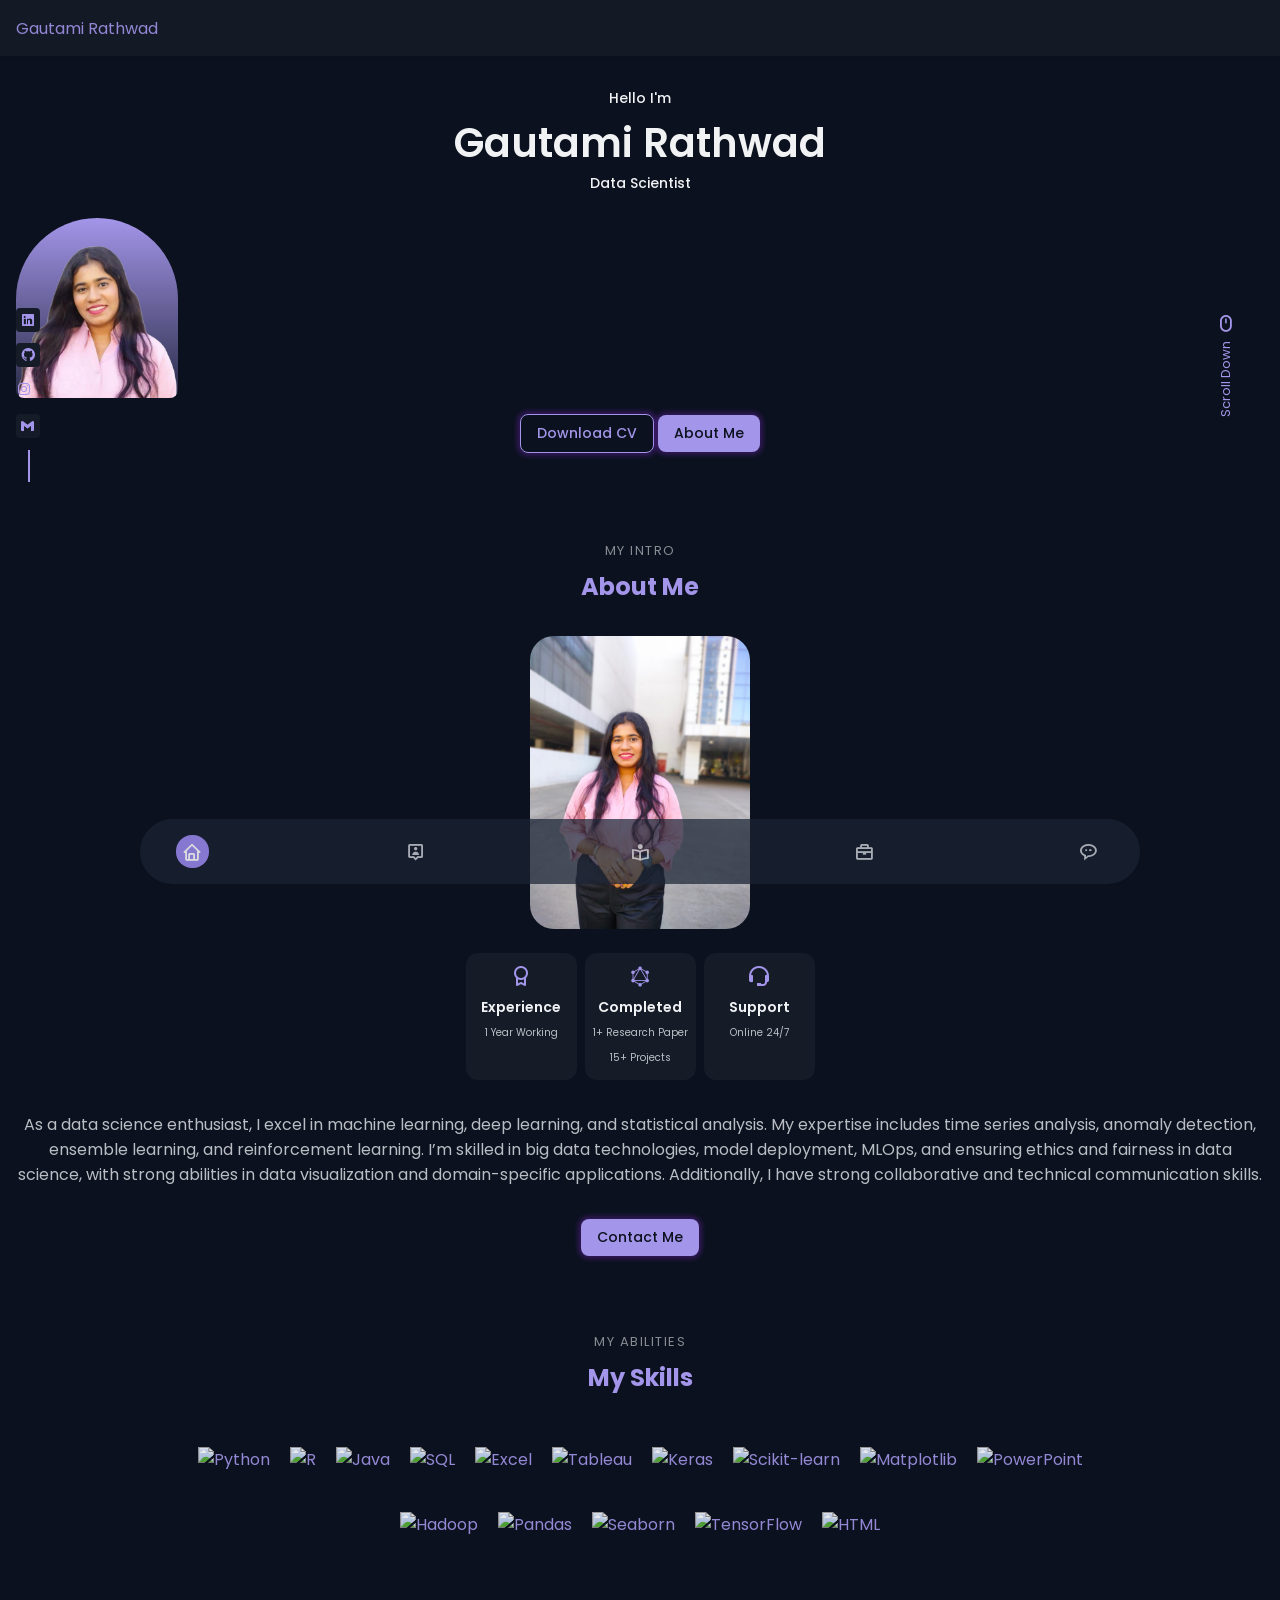
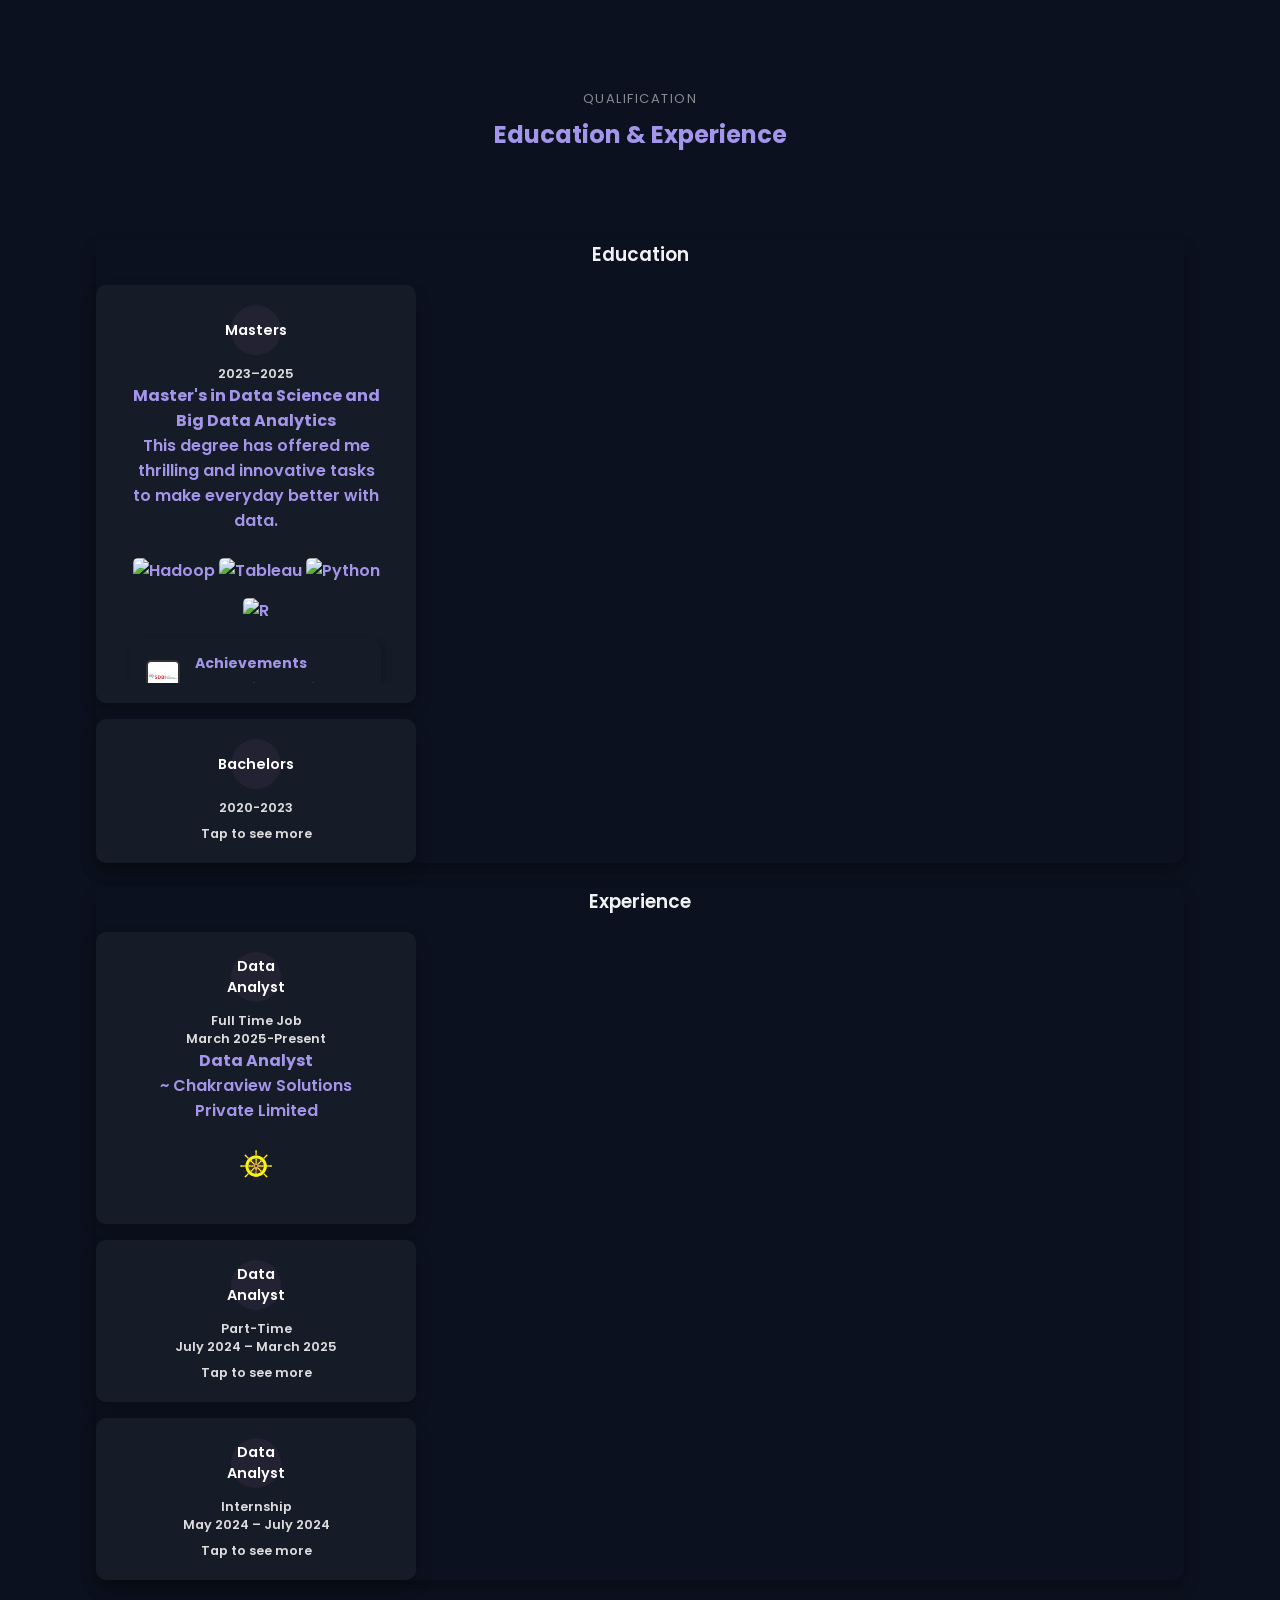
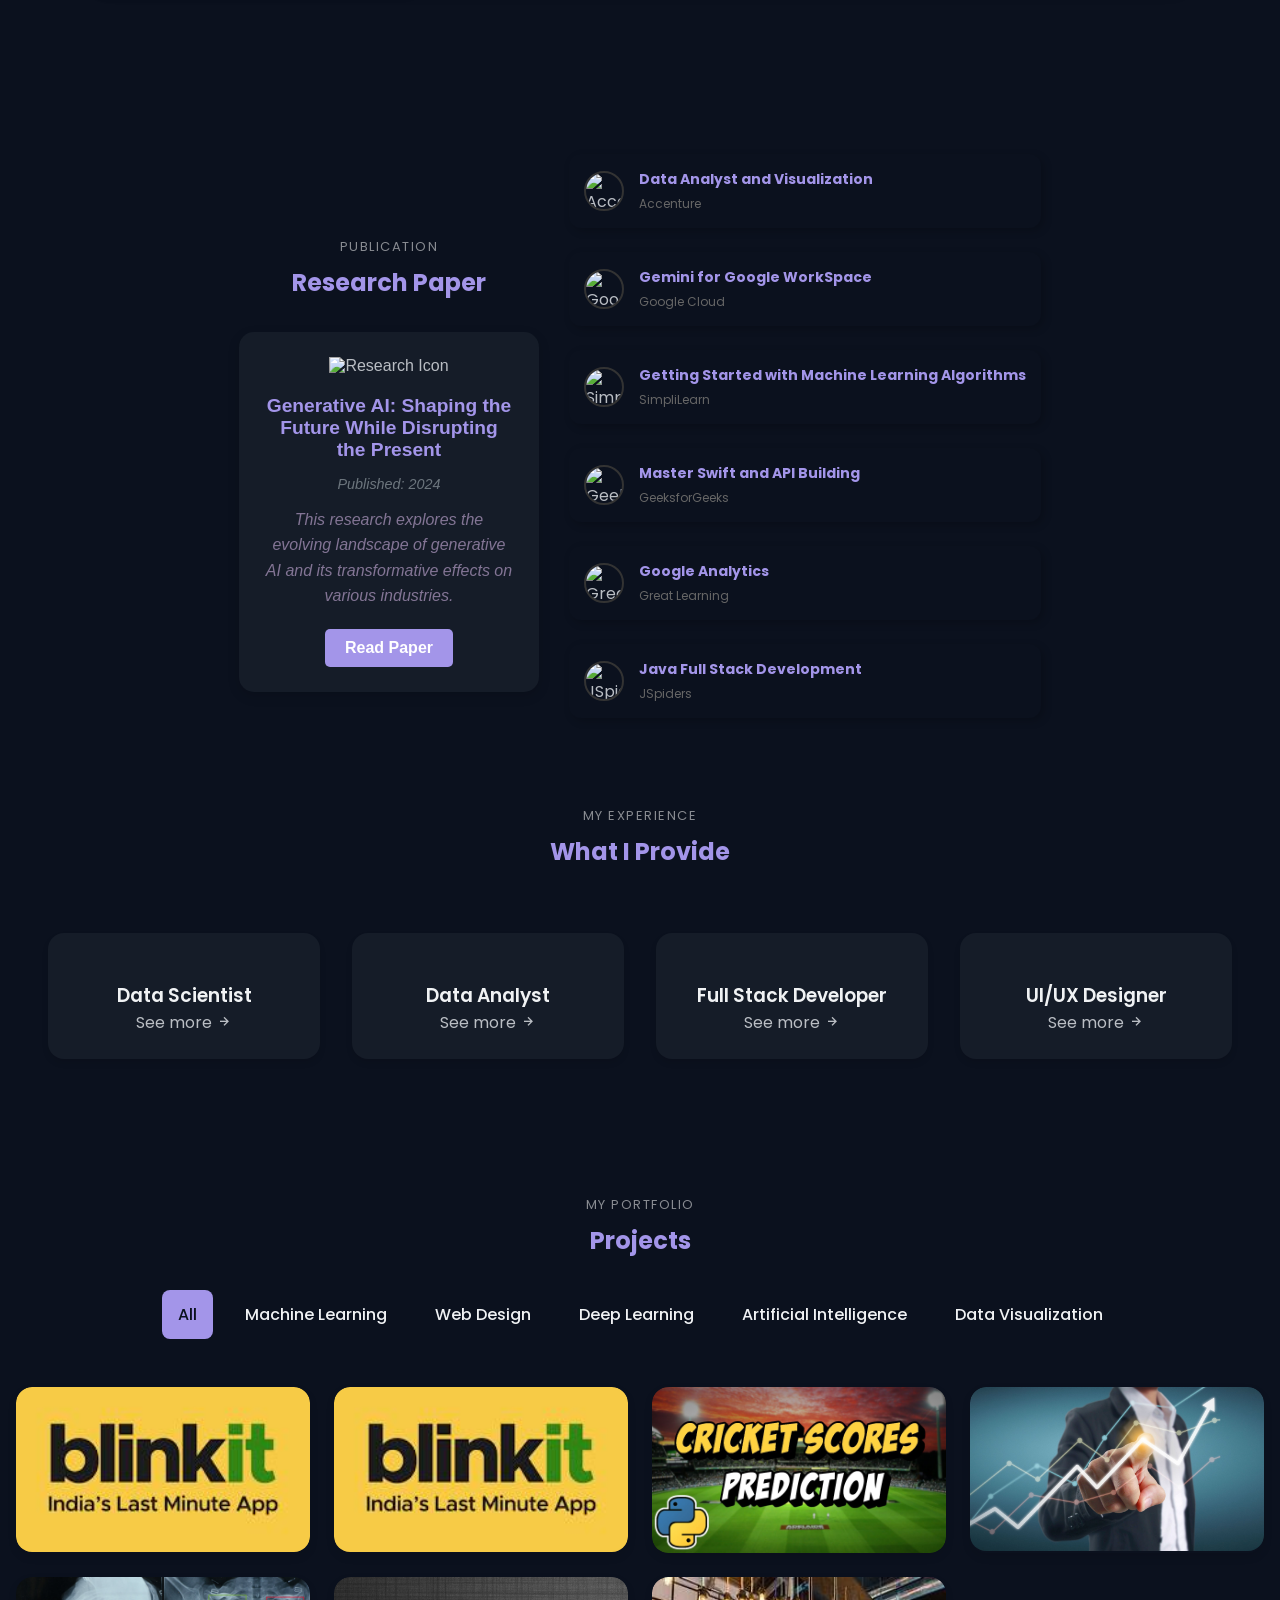
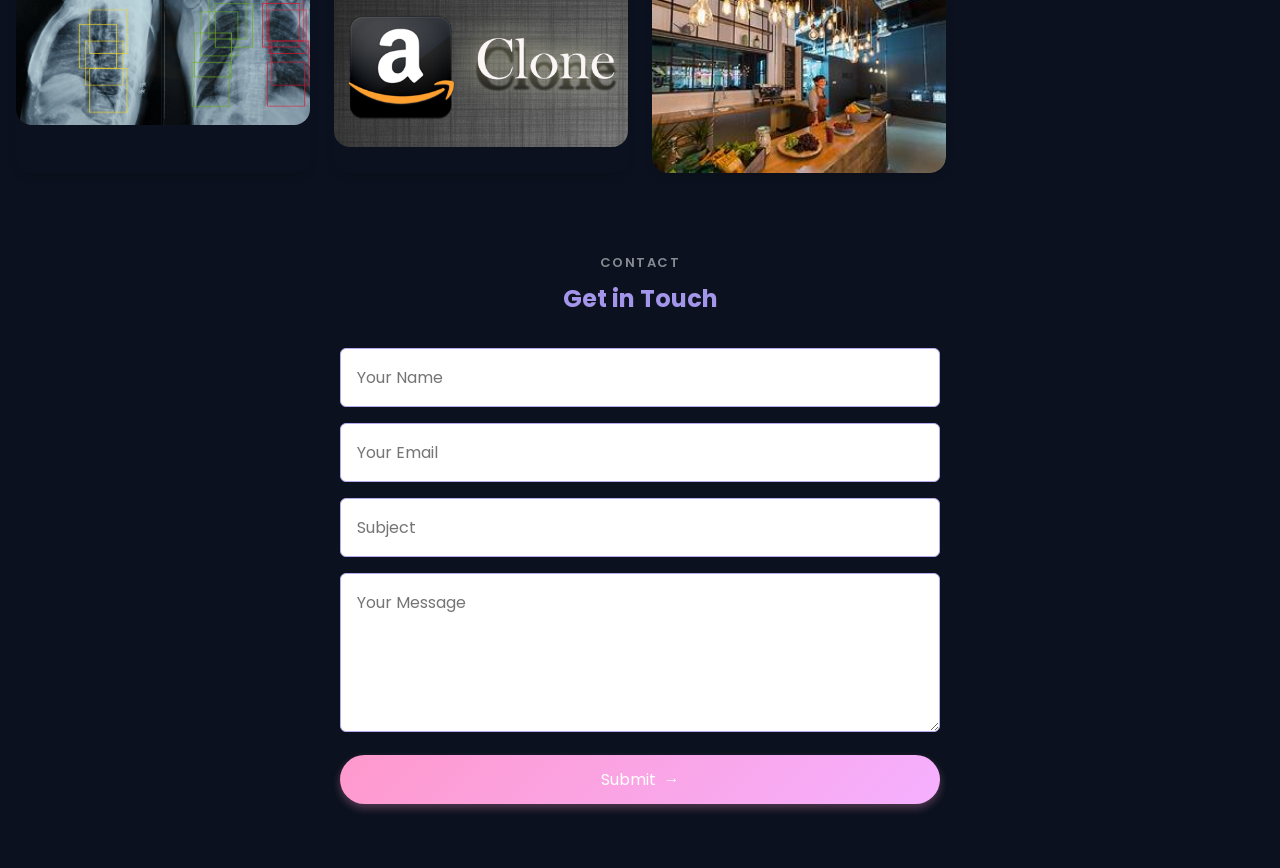
==== commit b356455a: "commit" ====
--- a/index.html
+++ b/index.html
@@ -679,6 +679,15 @@
                     </div>
                 </div>
 
+                <div class="work__card" data-category="data_visualization">
+                    <img src="assets/img/blinkit.jpeg" alt="Global Store Dashboard" class="work__img">
+                    <div class="work__overlay">
+                        <h3 class="work__title">Blinkit Dashboard</h3>
+                        <a href="https://github.com/gautami2003/Dashboards/tree/main/Global_Store" class="work__button" aria-label="View Global Store Dashboard">
+                            <i class="bx bx-show work__icon"></i>
+                        </a>
+                    </div>
+                </div>
 
                 <div class="work__card" data-category="machine-learning">
                     <img src="assets/img/work3.jpg" alt="Cricket Score Prediction" class="work__img">
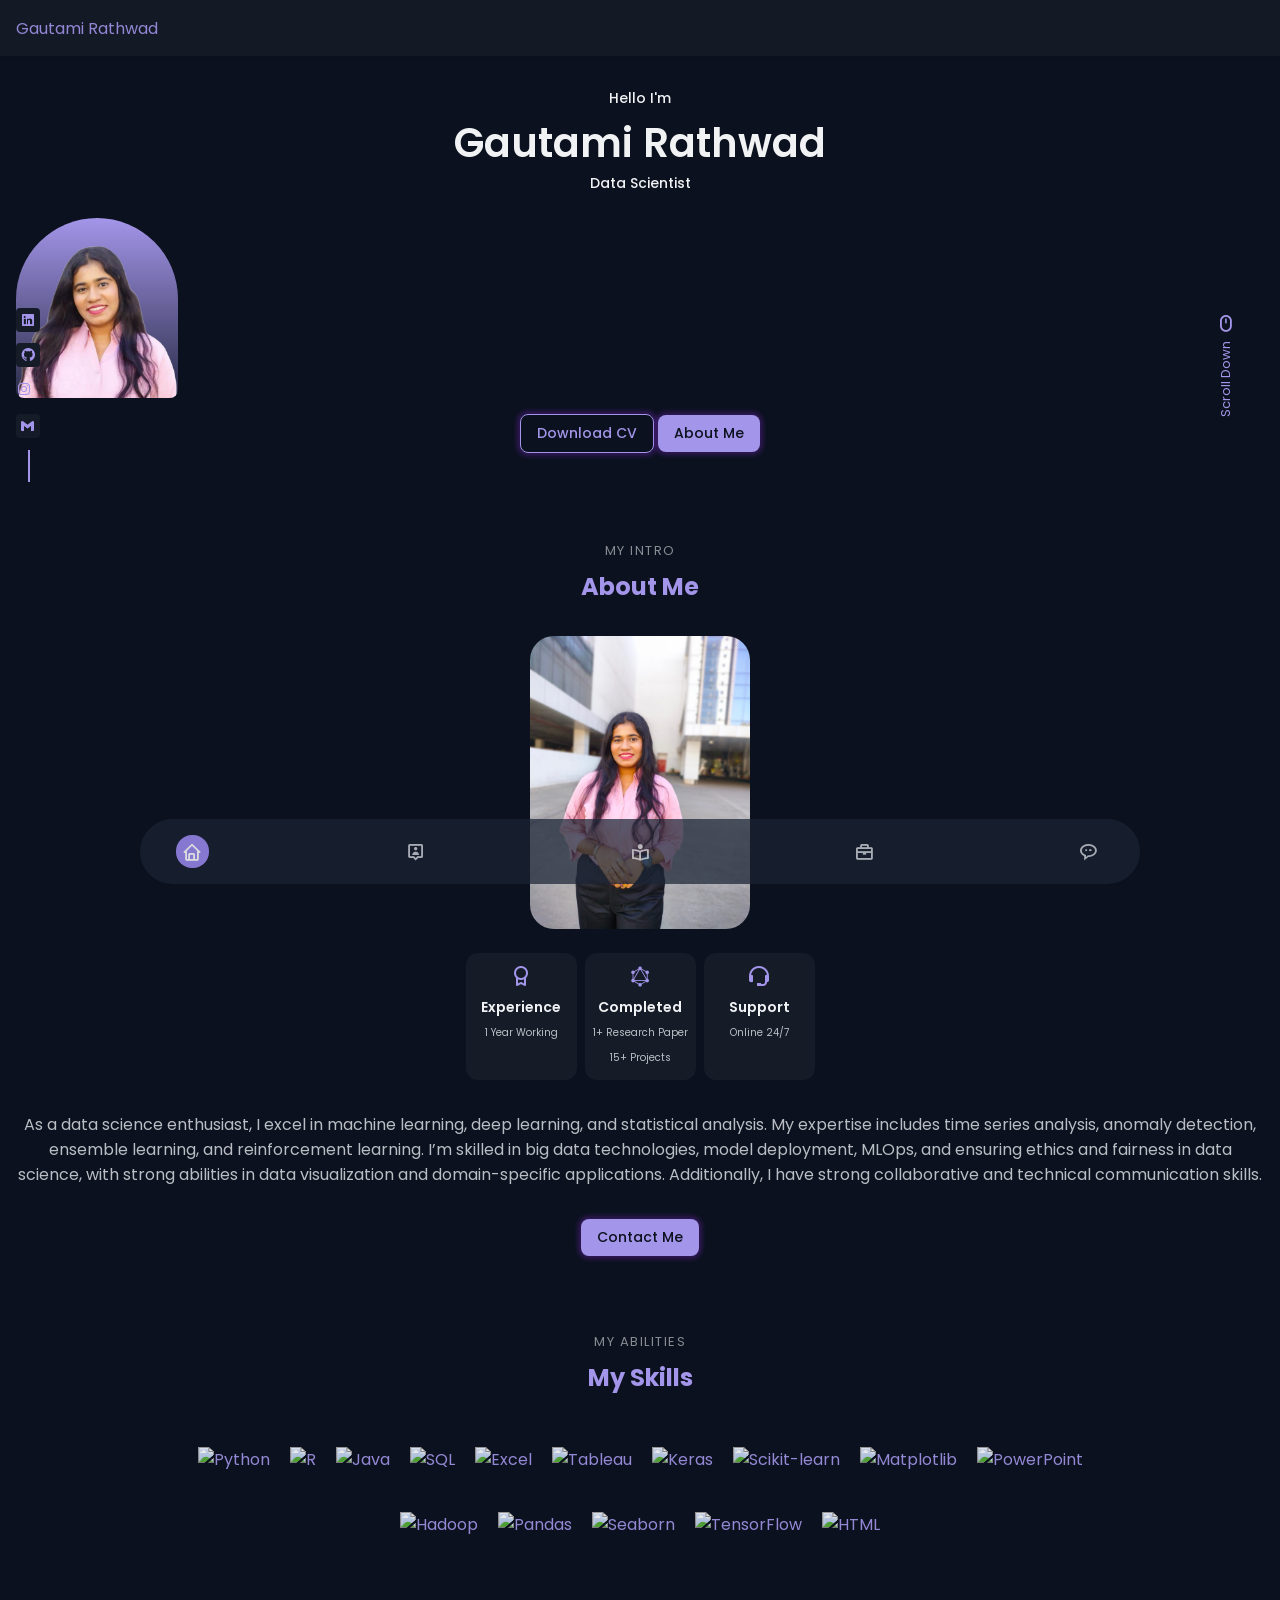
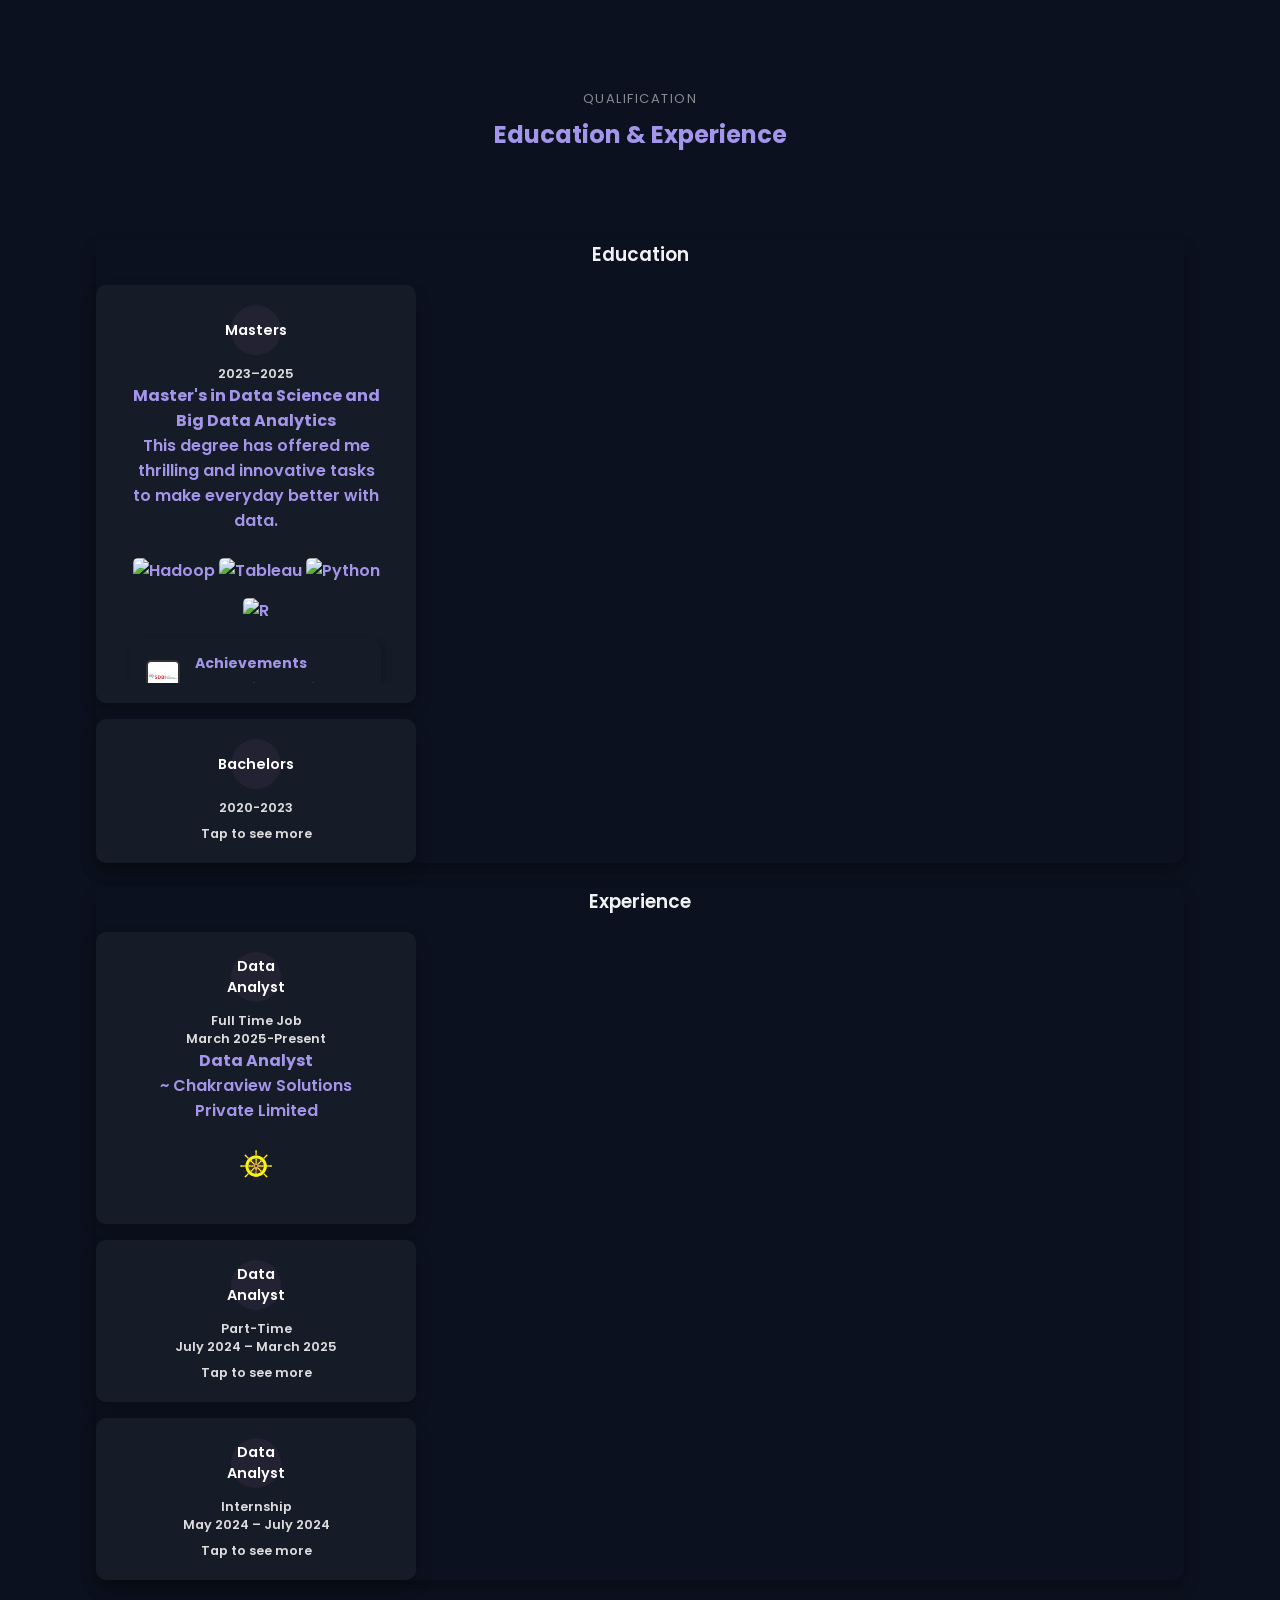
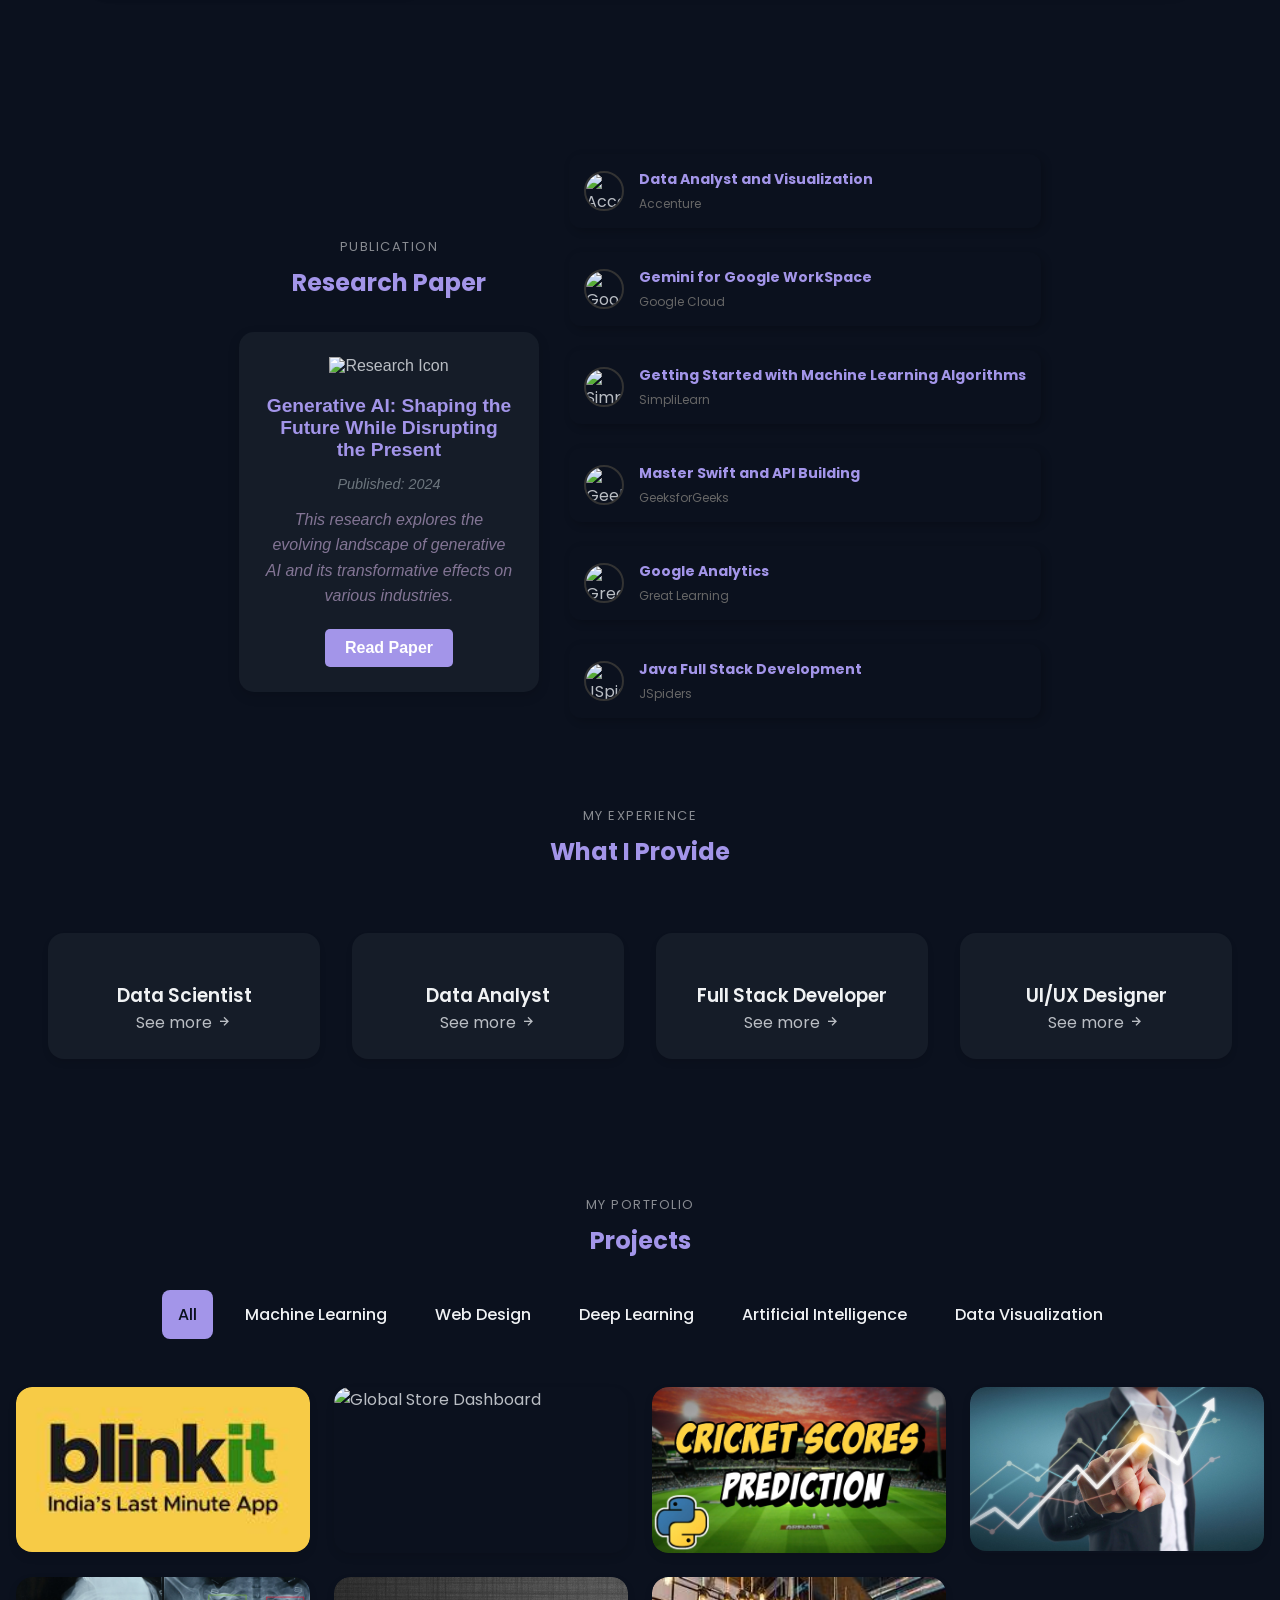
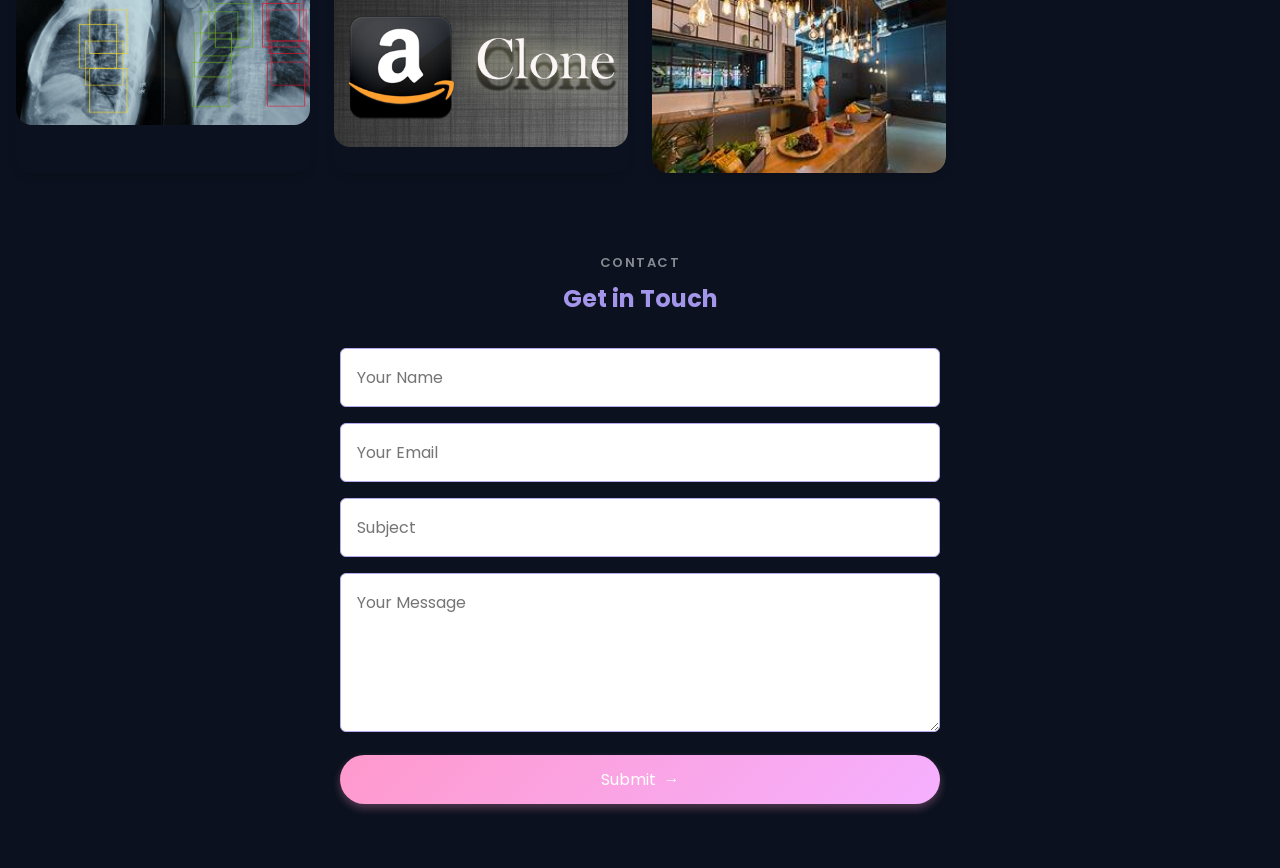
==== commit 2d7a921d: "Update index.html" ====
--- a/index.html
+++ b/index.html
@@ -680,9 +680,9 @@
                 </div>
 
                 <div class="work__card" data-category="data_visualization">
-                    <img src="assets/img/blinkit.jpeg" alt="Global Store Dashboard" class="work__img">
+                    <img src="https://d1yjjnpx0p53s8.cloudfront.net/styles/logo-thumbnail/s3/0024/9004/brand.gif?itok=Hd4bJ6dX" alt="Global Store Dashboard" class="work__img">
                     <div class="work__overlay">
-                        <h3 class="work__title">Blinkit Dashboard</h3>
+                        <h3 class="work__title">Global Store Dashboard</h3>
                         <a href="https://github.com/gautami2003/Dashboards/tree/main/Global_Store" class="work__button" aria-label="View Global Store Dashboard">
                             <i class="bx bx-show work__icon"></i>
                         </a>
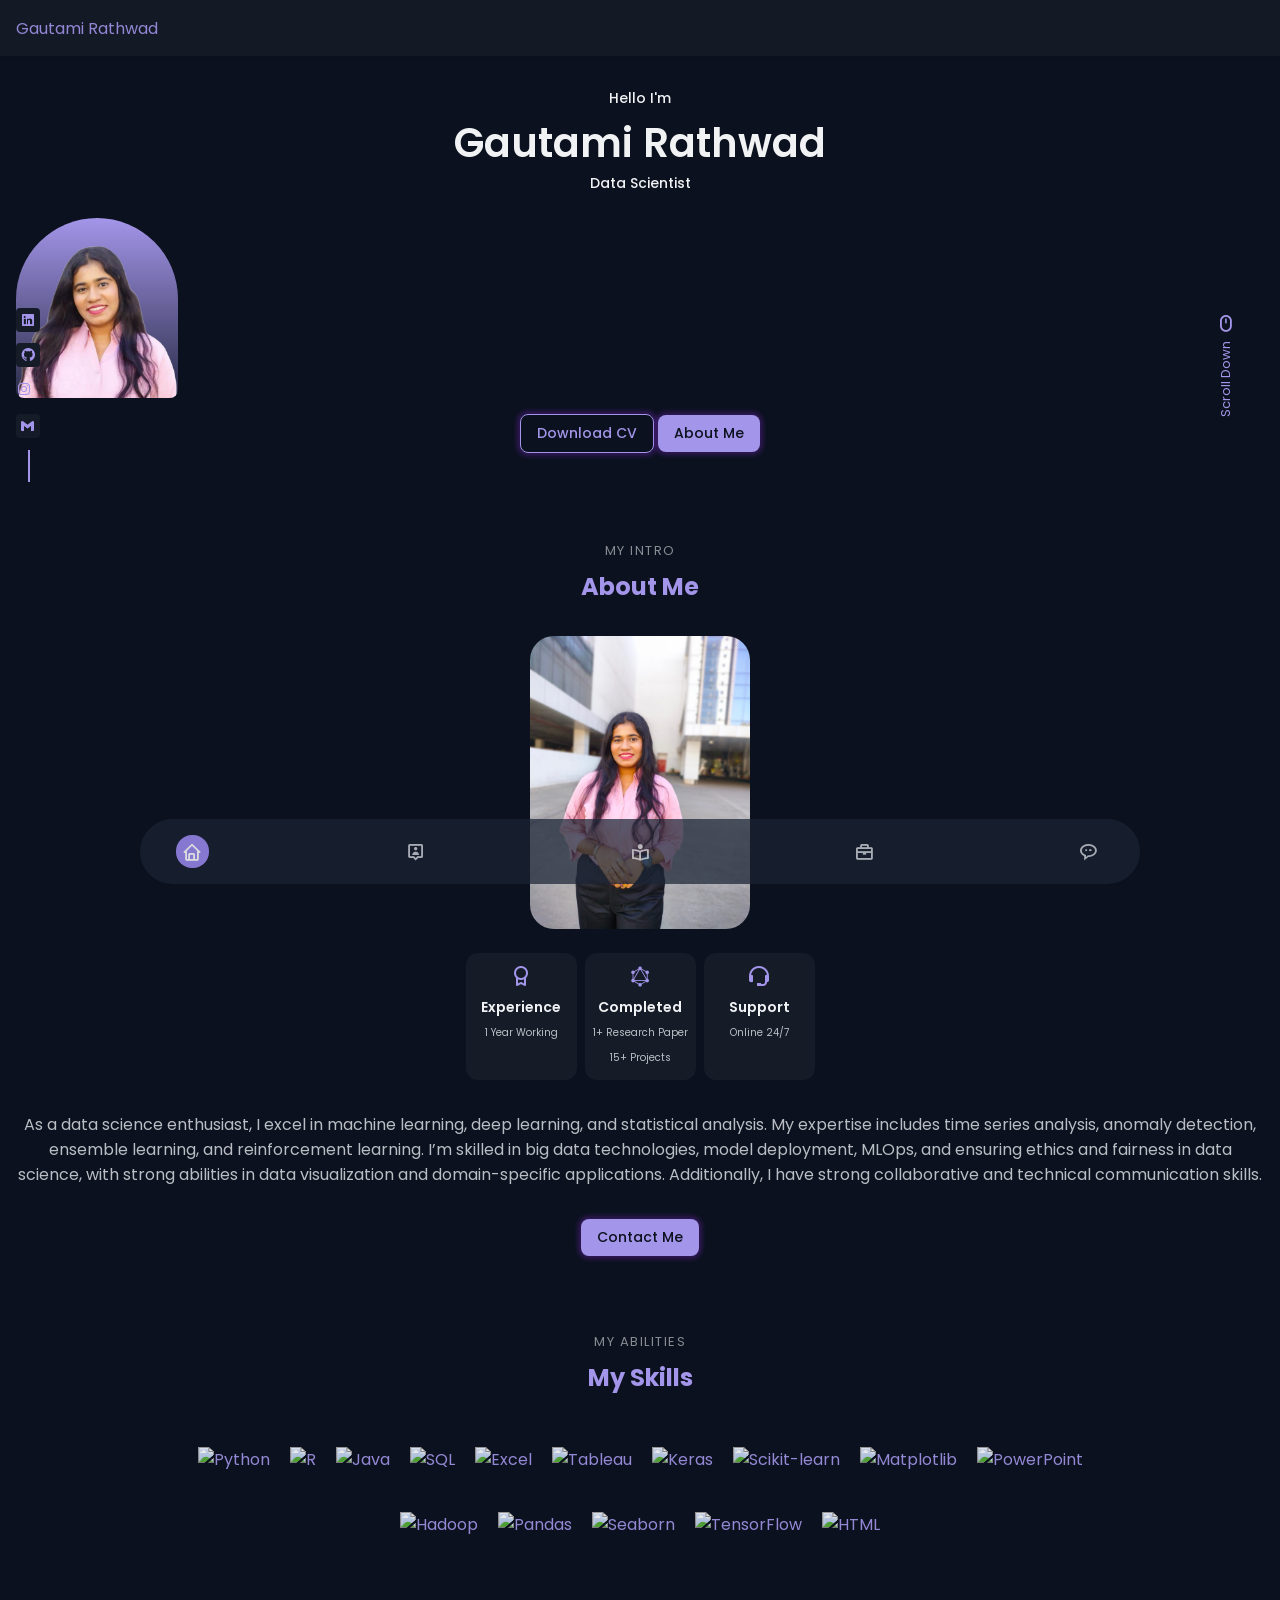
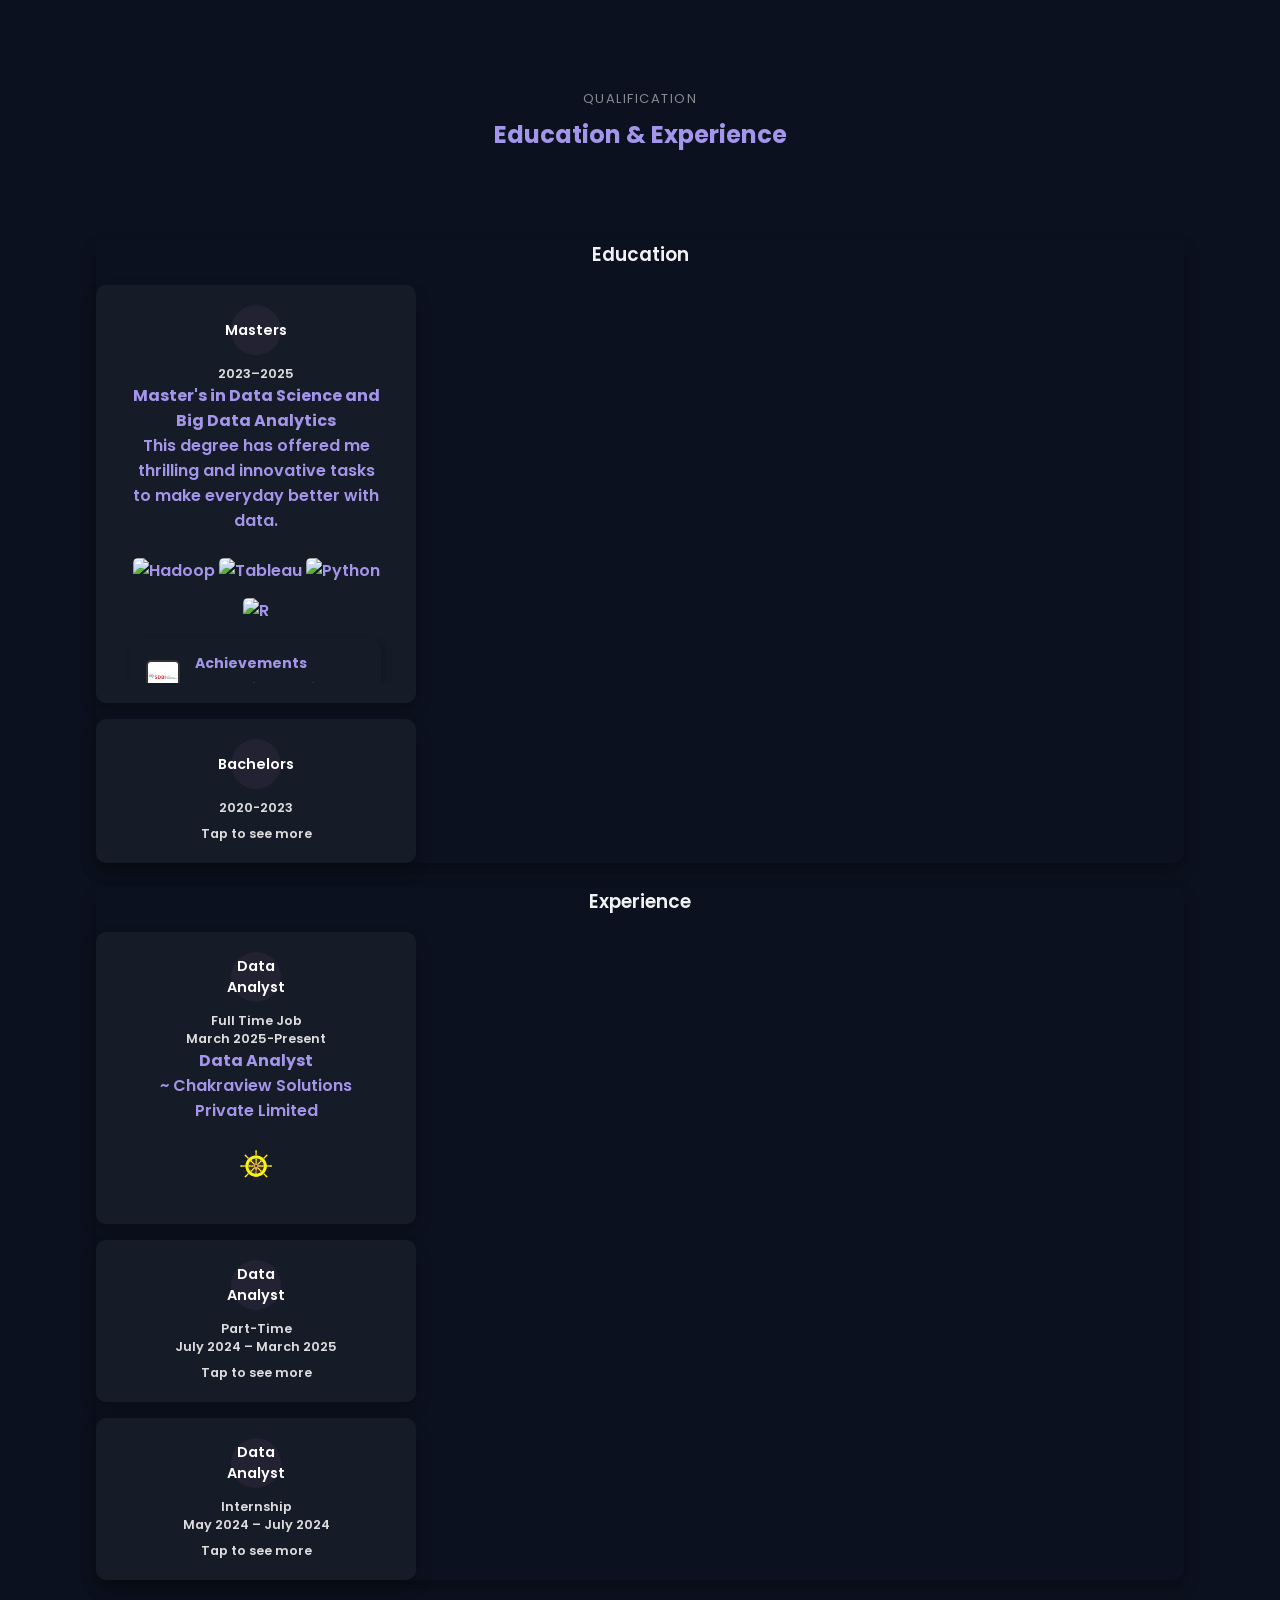
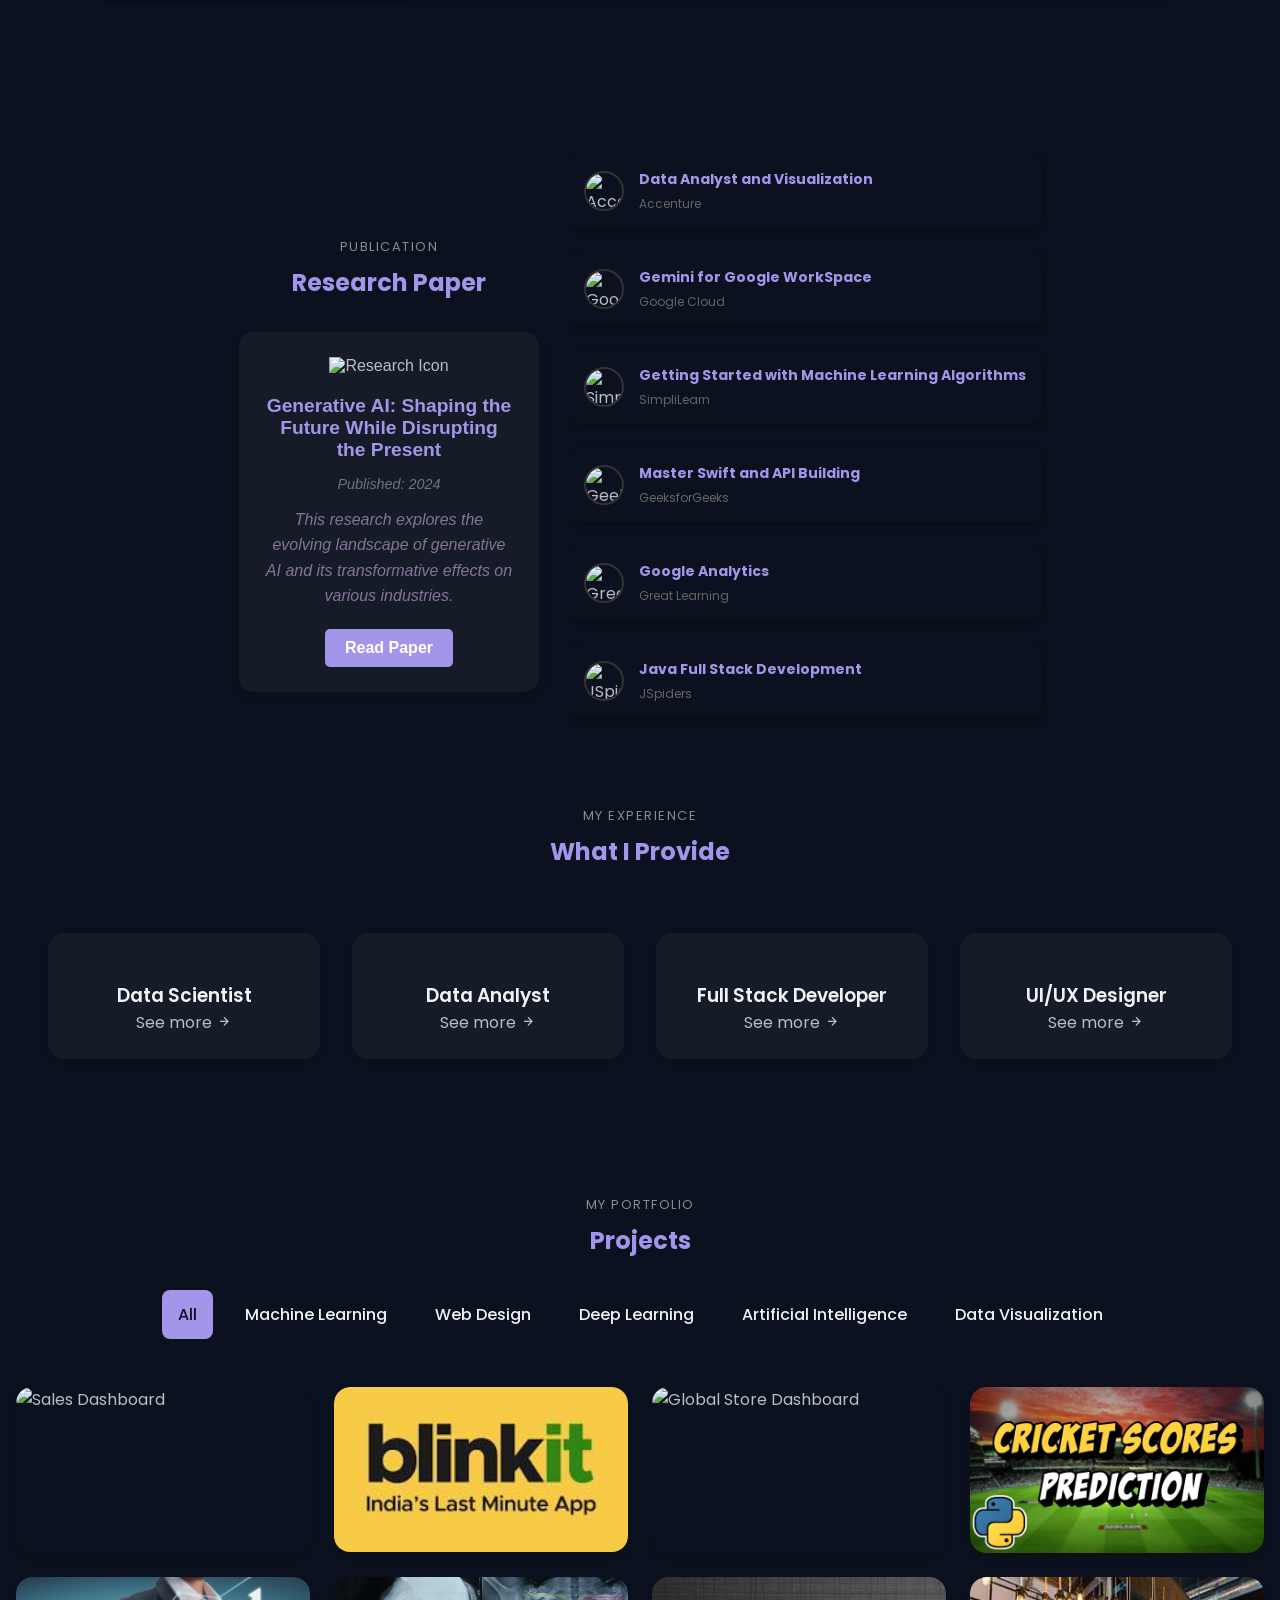
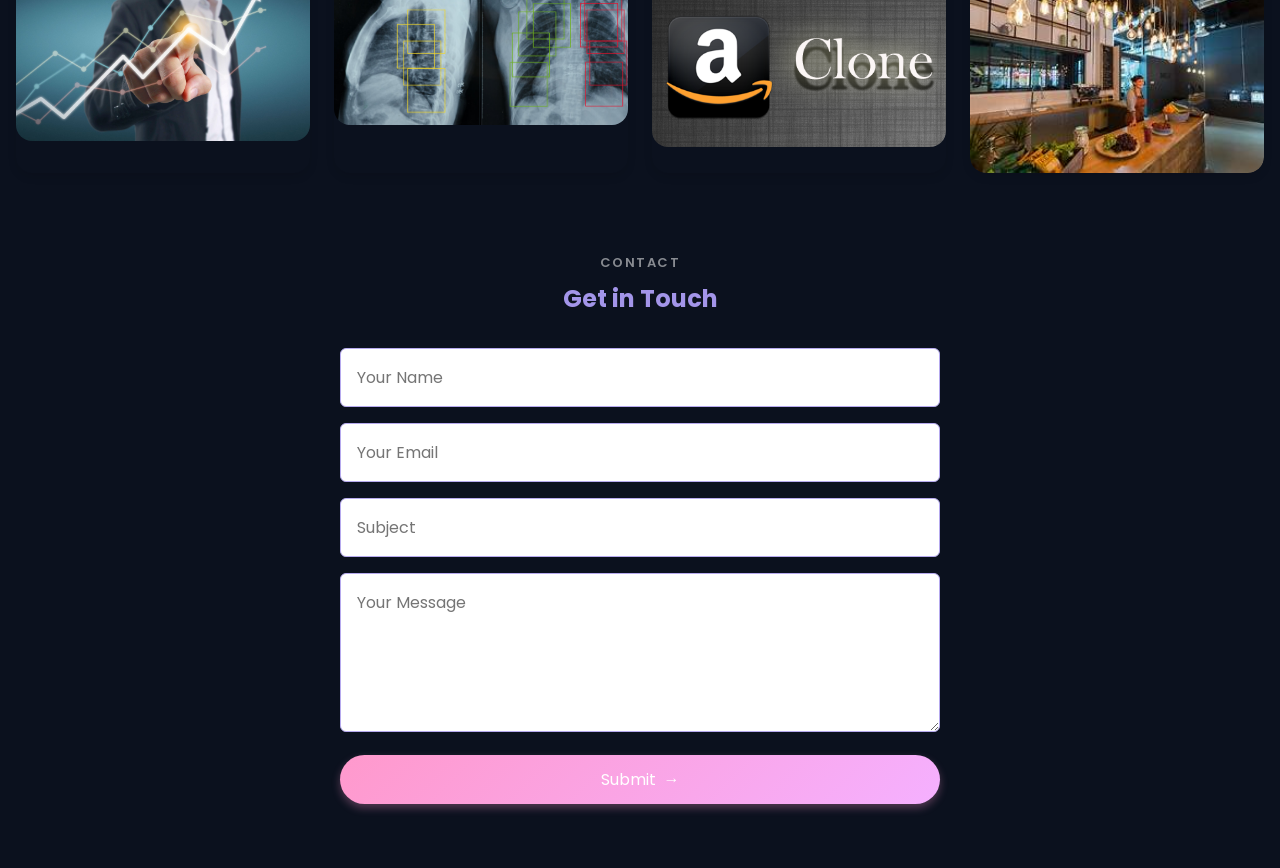
==== commit 0429def5: "Update index.html" ====
--- a/index.html
+++ b/index.html
@@ -670,6 +670,16 @@
             <div class="work__container container grid" id="work-container">
 
                 <div class="work__card" data-category="data_visualization">
+                    <img src="https://media.istockphoto.com/id/1156411901/photo/businessman-pointing-arrow-moving-up-growing-business-growth-concept-of-corporate-success.jpg?s=612x612&w=0&k=20&c=E0ZbfeEHIFftczrfZZcd9nXVRpNsRNa6h2m2NBLBT6g=" alt="Sales Dashboard" class="work__img">
+                    <div class="work__overlay">
+                        <h3 class="work__title">Sales Dashboard</h3>
+                        <a href="https://github.com/gautami2003/Dashboards/tree/main/Sales%20Tracker" class="work__button" aria-label="View Sales Dashboard">
+                            <i class="bx bx-show work__icon"></i>
+                        </a>
+                    </div>
+                </div>
+                
+                <div class="work__card" data-category="data_visualization">
                     <img src="assets/img/blinkit.jpeg" alt="BlinkIT Dashboard" class="work__img">
                     <div class="work__overlay">
                         <h3 class="work__title">Blinkit Dashboard</h3>
@@ -680,7 +690,7 @@
                 </div>
 
                 <div class="work__card" data-category="data_visualization">
-                    <img src="https://d1yjjnpx0p53s8.cloudfront.net/styles/logo-thumbnail/s3/0024/9004/brand.gif?itok=Hd4bJ6dX" alt="Global Store Dashboard" class="work__img">
+                    <img src="https://images.squarespace-cdn.com/content/v1/590251b8893fc061e40b681c/1616147147524-22TDH1CX8OGJ3SCHOMMO/Logo-01.png" alt="Global Store Dashboard" class="work__img">
                     <div class="work__overlay">
                         <h3 class="work__title">Global Store Dashboard</h3>
                         <a href="https://github.com/gautami2003/Dashboards/tree/main/Global_Store" class="work__button" aria-label="View Global Store Dashboard">
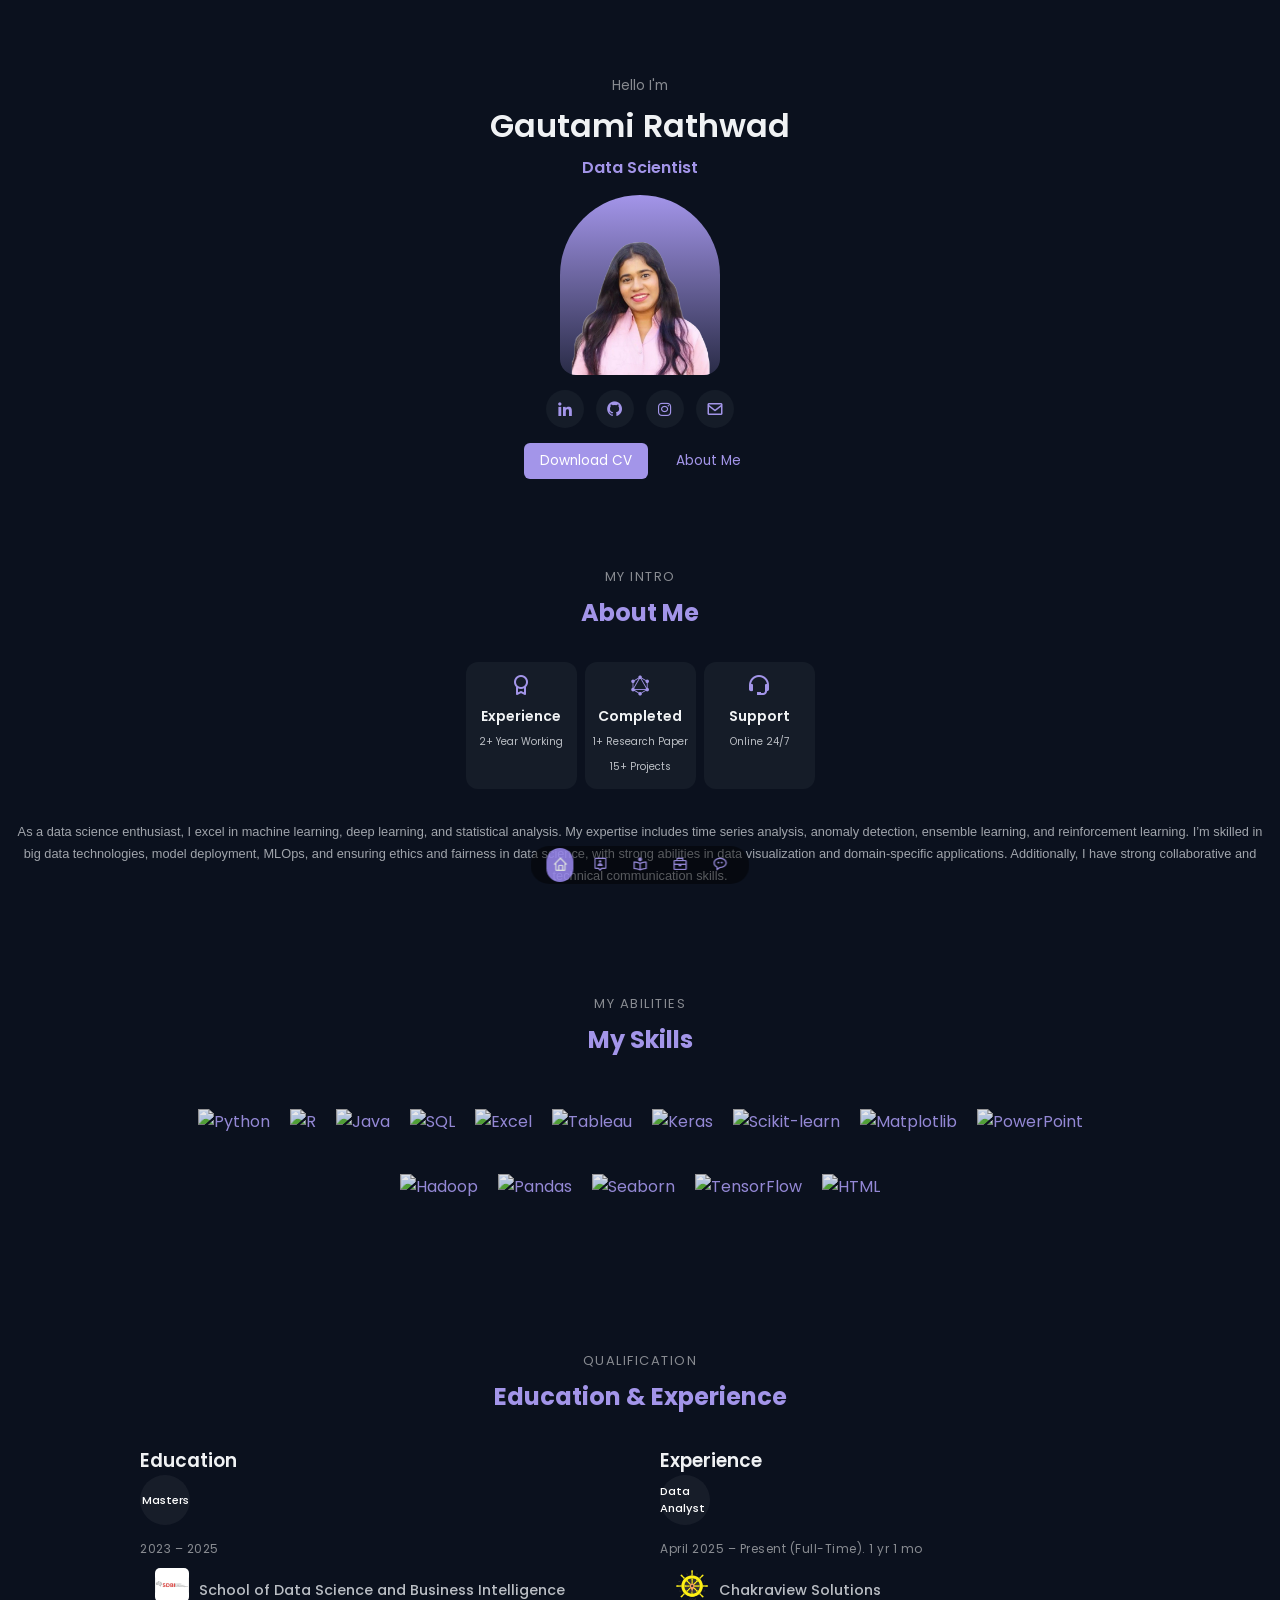
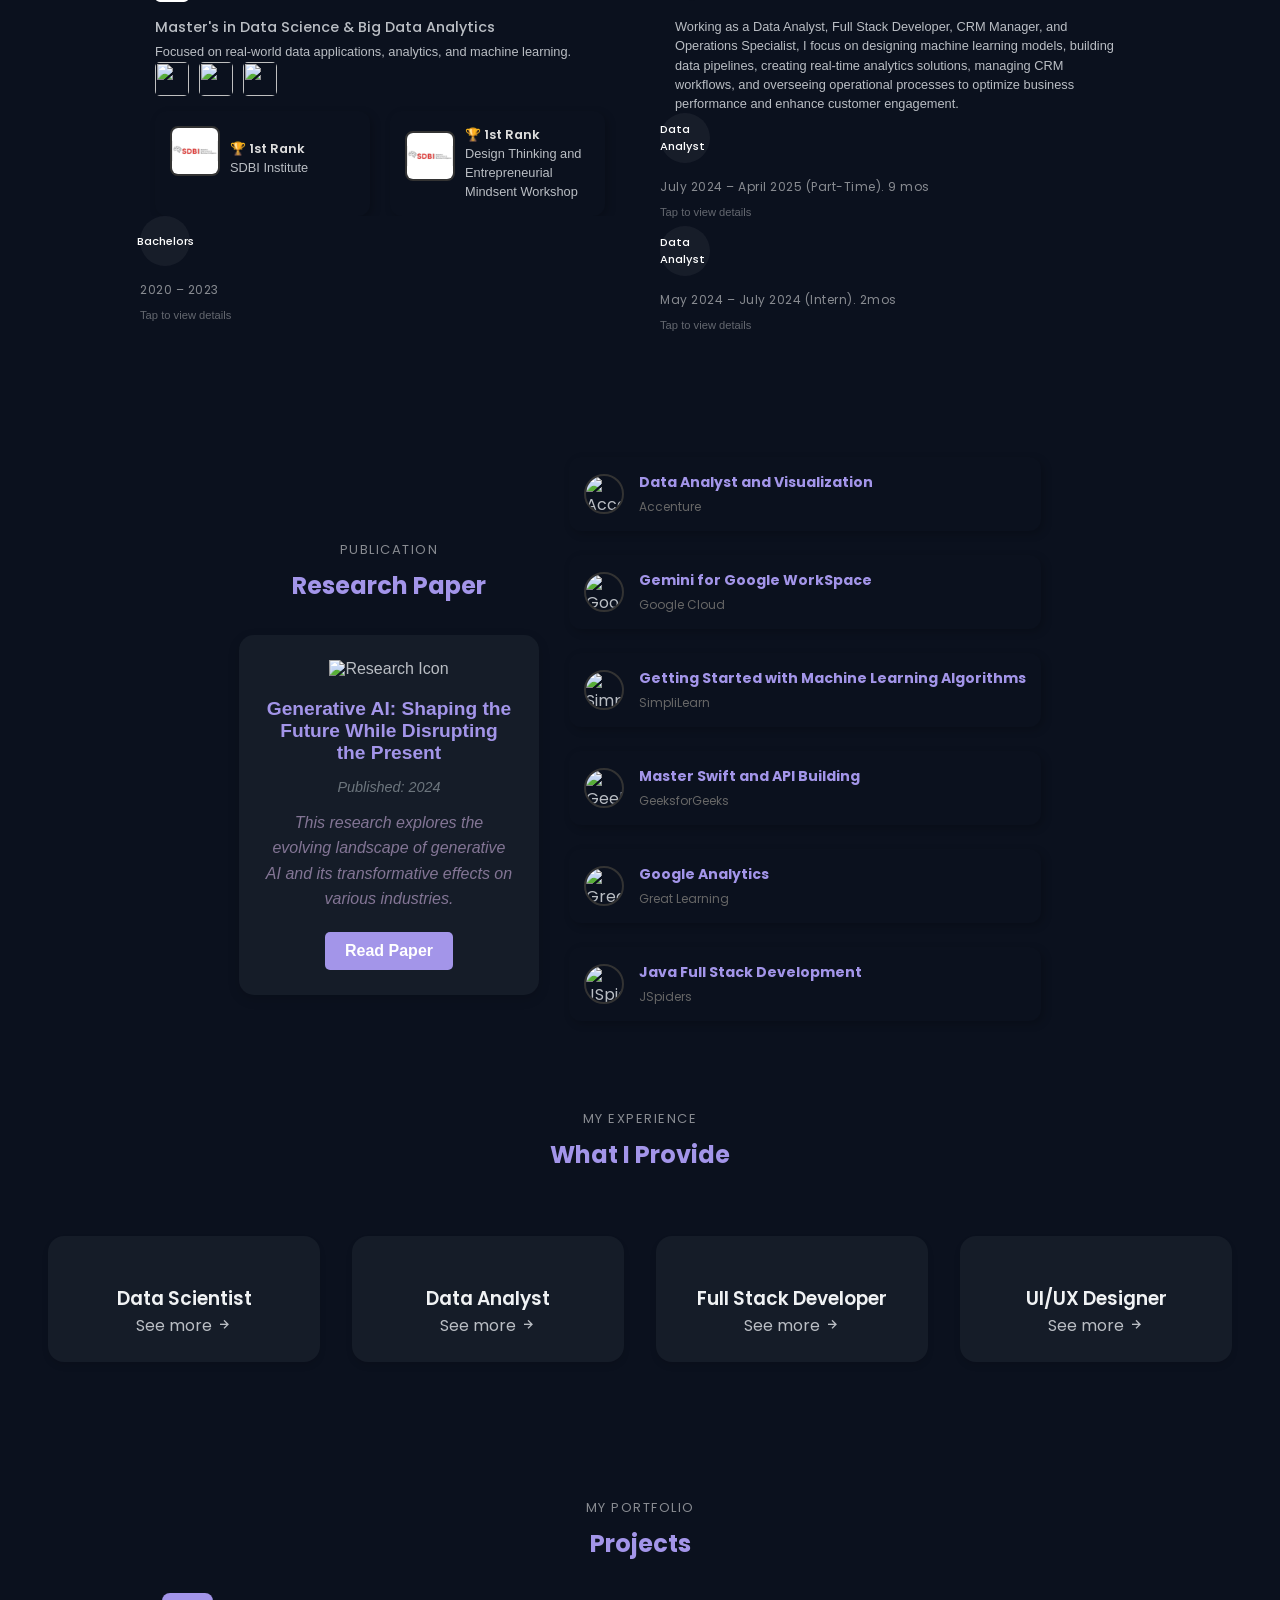
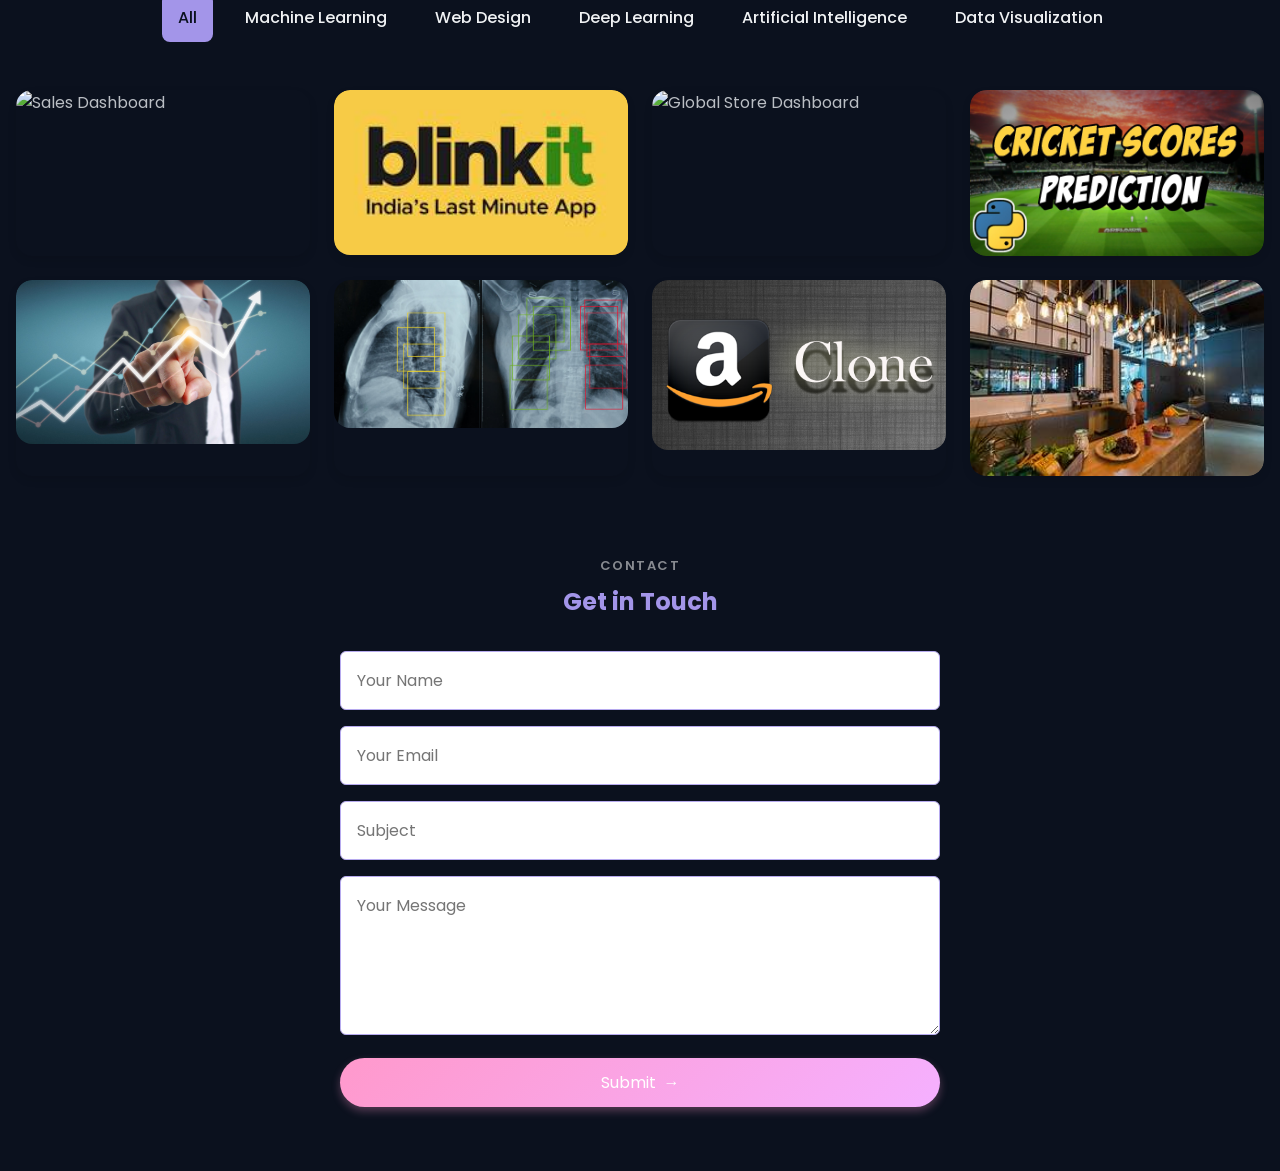
==== commit 3df4f0bd: "updating" ====
--- a/index.html
+++ b/index.html
@@ -29,7 +29,6 @@
     <!--=============== HEADER ===============-->
     <header class="header" id="header">
         <nav class="nav container">
-            <a href="#" class="nav_logo">Gautami Rathwad</a>
 
             <div class="nav__menu">
                 <ul class="nav__list">
@@ -73,49 +72,54 @@
     <!--=============== MAIN ===============-->
     <main class="main">
         <!--=============== HOME ===============-->
-        <section class="home section" id="home">
-            <div class="home__container container grid">
-                <div class="home__data">
-                    <span class="home__greeting">Hello I'm</span>
-                    <h1 class="home__name">Gautami Rathwad</h1>
-                    <h3 class="home__education">Data Scientist</h3>
-
-                    <div class="home__handle">
-                        <img src="assets/img/Gautami_Photo.png" alt="" class="home__img">
-                    </div>
-
-                    <div class="home_buttons">
-                        <a download="" href="assets/Resume(Simple).pdf" class="button button-ghost">
-                                Download CV
-                            </a>
-                        <a href="#about" class="button">About Me</a>
-                    </div>
-                </div>
-
-
-
-                <div class="home__social">
-                    <a href="https://www.linkedin.com/in/gautamirathwad" class="home__social-link">
-                        <i class='bx bxl-linkedin-square'></i>
-                    </a>
-                    <a href="https://github.com/gautami2003" class="home__social-link">
-                        <i class='bx bxl-github'></i>
-                    </a>
-                    <a href="https://www.instagram.com/gau_ta_mi?igsh=MWxvOWNsdnBrdGpnbQ==">
-                        <i class='bx bxl-instagram'></i>
-                    </a>
-                    <a href="grathwad07@gmail.com" class="home__social-link">
-                        <i class='bx bxl-gmail'></i>
-                    </a>
-                </div>
-
-
-                <a href="#about" class="home__scroll">
-                    <i class='bx bx-mouse home__scroll-icon'></i>
-                    <span class="home__scroll-name">Scroll Down</span>
+<section class="home section" id="home">
+    <div class="home__container container">
+
+        <div class="home__data">
+            <span class="home__greeting">Hello I'm</span>
+            <h1 class="home__name">Gautami Rathwad</h1>
+            <h3 class="home__education">Data Scientist</h3>
+
+            <!-- IMAGE -->
+            <div class="home__handle">
+                <img src="assets/img/Gautami_Photo.png" alt="Gautami" class="home__img">
+            </div>
+
+            <!-- SOCIAL ICONS -->
+            <div class="home__social">
+                <a href="https://www.linkedin.com/in/gautamirathwad" target="_blank" class="home__social-link">
+                    <i class='bx bxl-linkedin'></i>
                 </a>
-            </div>
-        </section>
+
+                <a href="https://github.com/gautami2003" target="_blank" class="home__social-link">
+                    <i class='bx bxl-github'></i>
+                </a>
+
+                <a href="https://www.instagram.com/gau_ta_mi" target="_blank" class="home__social-link">
+                    <i class='bx bxl-instagram'></i>
+                </a>
+
+                <a href="mailto:grathwad07@gmail.com" class="home__social-link">
+                    <i class='bx bx-envelope'></i>
+                </a>
+            </div>
+
+            <!-- BUTTONS -->
+            <div class="home__buttons">
+                <a download href="assets/Resume(Simple).pdf" class="button button-ghost">
+                    Download CV
+                </a>
+
+                <a href="#about" class="button">
+                    About Me
+                </a>
+            </div>
+        </div>
+
+    </div>
+</section>
+
+
 
         <!--=============== ABOUT ===============-->
 
@@ -125,14 +129,13 @@
 
             <div class="about__container container grid">
                 <!-- Ensure grid class is correct -->
-                <img src="assets/img/about.jpg" alt="" class="about__img">
-
+            
                 <div class="about__data">
                     <div class="about__info">
                         <div class="about__box">
                             <i class='bx bx-award about__icon'></i>
                             <h3 class="about__title">Experience</h3>
-                            <span class="about__subtitle">1 Year Working</span>
+                            <span class="about__subtitle">2+ Year Working</span>
                         </div>
 
                         <div class="about__box">
@@ -153,8 +156,6 @@
                         As a data science enthusiast, I excel in machine learning, deep learning, and statistical analysis. My expertise includes time series analysis, anomaly detection, ensemble learning, and reinforcement learning. I’m skilled in big data technologies, model
                         deployment, MLOps, and ensuring ethics and fairness in data science, with strong abilities in data visualization and domain-specific applications. Additionally, I have strong collaborative and technical communication skills.
                     </p>
-
-                    <a href="#contact" class="button">Contact Me</a>
                 </div>
             </div>
         </section>
@@ -229,146 +230,168 @@
 
         <!--=============== Education ===============-->
 
-
-        <section class="education section">
-            <span class="section__subtitle">Qualification</span>
-            <h2 class="section__title">Education & Experience</h2>
-
-            <div class="grid-education">
-                <!-- Education Section -->
-                <div class="container-education">
-                    <h3>Education</h3>
-
-                    <div class="container1" style="background-image: url('background-image.jpg');">
-                        <!-- Education 1 -->
-                     <input type="radio" name="education" id="edu1" checked>
-<label for="edu1" class="card">
-  <div class="icon">Masters</div>
-  <span>2023–2025</span>
-  <span>Tap to see more</span>
-
-  <div class="text-container">
-    <h4>Master's in Data Science and Big Data Analytics</h4>
-    <p>This degree has offered me thrilling and innovative tasks to make everyday better with data.</p><br>
-
-    <!-- Tech Icons -->
-    <div class="icons" style="margin-bottom: 20px;">
-      <img src="https://img.icons8.com/color/48/hadoop-distributed-file-system.png" alt="Hadoop" style="width: 40px;">
-      <img src="https://img.icons8.com/?size=100&id=9Kvi1p1F0tUo&format=png&color=000000" alt="Tableau" style="width: 40px;">
-      <img src="https://img.icons8.com/color/48/python--v1.png" alt="Python" style="width: 40px;">
-      <img src="https://img.icons8.com/color/48/r--v1.png" alt="R" style="width: 40px;">
-
-
-      <div class="certificates__container">
-                        <!-- Certificate Items -->
-                        <div class="certificate__item" onclick="showModal('1st Place – Academics', 'from SDBI', './assets/img/1st place.jpg', './assets/img/sdbi-logo.png')">
-                            <div class="certificate__content">
-                                <img src="./assets/img/sdbi-logo.png" alt="SDBI Logo" class="certificate__logo">
-                                <div class="certificate__details">
-                                    <h3>Achievements</h3>
-                                    <p>School of Data Science and Business Intelligence</p>
-                                </div>
-                            </div>
-                        </div>
-                    </div>
+<section class="education section">
+    <span class="section__subtitle">Qualification</span>
+    <h2 class="section__title">Education & Experience</h2>
+
+    <div class="grid-education">
+
+        <!-- EDUCATION -->
+        <div class="container-education">
+            <h3>Education</h3>
+
+            <!-- Masters -->
+            <input type="radio" name="education" id="edu1" checked>
+            <label for="edu1" class="card">
+                <div class="icon">Masters</div>
+                <span>2023 – 2025</span>
+                <span>Tap to view details</span>
+
+                <div class="text-container">
+                       <div class="icons">
+                        <img src="assets/img/sdbi-logo.png">
+                   <h4>School of Data Science and Business Intelligence</h4>  </div> 
+                    <h4>Master's in Data Science & Big Data Analytics</h4>
+                    <p>Focused on real-world data applications, analytics, and machine learning.</p>
+
+                    <div class="icons">
+                        <img src="https://img.icons8.com/color/48/python--v1.png">
+                        <img src="https://img.icons8.com/color/48/hadoop-distributed-file-system.png">
+                        <img src="https://img.icons8.com/color/48/r--v1.png">
+                    </div>
+
+                    <!-- Certificates -->
+<div class="certificates__container" style="display: flex; gap: 20px; flex-wrap: wrap;">
+    <div class="certificate__item" 
+         onclick="showModal(
+             '1st Rank Achievement',
+             'From SDBI Institute - Academics',
+             './assets/img/1st place.jpg',
+             './assets/img/sdbi-logo.png'
+         )"
+         style="flex: 1 1 200px; cursor: pointer;">
+        <div class="certificate__content" style="display: flex; align-items: center; gap: 10px;">
+            <img src="./assets/img/sdbi-logo.png" class="certificate__logo" style="width:50px; height:50px; border-radius:8px;">
+            <div>
+                <h3>🏆 1st Rank</h3>
+                <p>SDBI Institute</p>
+            </div>
+        </div>
     </div>
 
-
-  </div>
+    <div class="certificate__item" 
+         onclick="showModal(
+             '1st Rank Achievement',
+             'From SDBI Institute',
+             './assets/img/1strankcamp.jpg',
+             './assets/img/sdbi-logo.png'
+         )"
+         style="flex: 1 1 200px; cursor: pointer;">
+        <div class="certificate__content" style="display: flex; align-items: center; gap: 10px;">
+            <img src="./assets/img/sdbi-logo.png" class="certificate__logo" style="width:50px; height:50px; border-radius:8px;">
+            <div>
+                <h3>🏆 1st Rank</h3>
+                <p>Design Thinking and Entrepreneurial Mindsent Workshop</p>
+            </div>
+        </div>
+    </div>
+</div>
+
+                </div>
+            </label>
+
+            <!-- Bachelors -->
+            <input type="radio" name="education" id="edu2">
+       <label for="edu2" class="card">
+    <div class="icon">Bachelors</div>
+    <span>2020 – 2023</span>
+    <span>Tap to view details</span>
+
+    <div class="text-container">
+   <div class="icons">
+                        <img src="assets/img/lords.jpg">
+                   <h4>Lords Universal College</h4>  </div> 
+        <h4>Bachelor's in Computer Science</h4>
+        <p>Strong foundation in programming, web development & databases.</p>
+
+        <div class="icons">
+            <img src="https://img.icons8.com/color/48/html-5.png" alt="HTML">
+            <img src="https://img.icons8.com/color/48/java-coffee-cup-logo.png" alt="Java">
+            <img src="https://img.icons8.com/color/48/c-programming.png" alt="C Programming">
+        </div>
+    </div>
 </label>
-
-
-
-
-
-
-                        <!-- Education 2 -->
-                        <input type="radio" name="education" id="edu2">
-                        <label for="edu2" class="card">
-                            <div class="icon">Bachelors</div>
-                            <h3>2020-2023</h3>
-                            <span>Tap to see more</span>
-                            <div class="text-container">
-                                <h4>Bachelor's in Computer Science</h4>
-                                <p>This degree has offered me thrilling and innovative tasks to make everyday better with data.</p><br>
-                                <div class="icons">
-                                    <img src="https://img.icons8.com/color/48/microsoft-powerpoint-2019.png" alt="PowerPoint" style="width: 40px;">
-                                    <img src="https://img.icons8.com/color/48/html-5.png" alt="HTML" style="width: 40px;">
-                                    <img src="https://img.icons8.com/color/48/java-coffee-cup-logo.png" alt="Java" style="width: 40px;">
-                                    <img src="https://img.icons8.com/color/48/c-programming.png" alt="C">
-                                </div>
-                            </div>
-                        </label>
-                    </div>
-                </div>
-
-                <!-- Experience Section -->
-                <div class="container-education">
-                    <h3>Experience</h3>
-
-                    <div class="container1" style="background-image: url('background-image.jpg');">
-                       
-                        <!-- Experience 1 -->
-                        <input type="radio" name="experience" id="exp1" checked>
-                        <label for="exp1" class="card">
-                            <div class="icon">Data Analyst</div>
-                            <span>Full Time Job</span>
-                            <span>March 2025-Present</span>
-                            <span>Tap to see more</span>
-                            <div class="text-container">
-                                <h4>Data Analyst</h4>
-                                <p>~ Chakraview Solutions Private Limited</p><br>
-                                <div class="icons">
-                                    <img src="assets/img/CHAKRAVIEW LOGO.png" alt="Charaview">
-                                </div>
-                            </div>
-                        </label>
-
-                        <!-- Experience 2: Part-Time -->
-                            <input type="radio" name="experience" id="exp2">
-                            <label for="exp2" class="card">
-                                <div class="icon">Data Analyst</div>
-                                <span>Part-Time</span>
-                                <span>July 2024 – March 2025</span>
-                                <span>Tap to see more</span>
-
-                                <div class="text-container">
-                                    <h4>Data Analyst</h4>
-                                    <p>~ Chakraview Solutions Private Limited</p><br>
-                                    
-                                    <div class="icons">
-                                        <img src="assets/img/CHAKRAVIEW LOGO.png" alt="Chakraview" style="width: 50px;"><br><br>
-                                        <a href="assets/Experience Letter - Gautami.pdf" target="_blank" style="text-decoration: underline; color: #007BFF;">📄 View Experience Letter</a>
-                                    </div>
-                                </div>
-                            </label>
-
-                            <!-- Experience 3: Internship -->
-                            <input type="radio" name="experience" id="exp3">
-                            <label for="exp3" class="card">
-                                <div class="icon">Data Analyst</div>
-                                <span>Internship</span>
-                                <span>May 2024 – July 2024</span>
-                                <span>Tap to see more</span>
-
-                                <div class="text-container">
-                                    <h4>Data Analyst (Intern)</h4>
-                                    <p>~ Chakraview Solutions Private Limited</p><br>
-                                    
-                                    <div class="icons">
-                                        <img src="assets/img/CHAKRAVIEW LOGO.png" alt="Chakraview" style="width: 50px;"><br><br>
-                                        <a href="assets/internship_certificate.pdf" target="_blank" style="text-decoration: underline; color: #007BFF;">📄 View Internship Certificate</a>
-                                    </div>
-                                </div>
-                            </label>
-
-
-                    </div>
-                </div>
-            </div>
-        </section>
-
-
+        </div>
+
+        <!-- EXPERIENCE -->
+        <div class="container-education">
+            <h3>Experience</h3>
+
+            <input type="radio" name="experience" id="exp3" checked>
+            <label for="exp3" class="card">
+                <div class="icon">Data Analyst</div>
+                <span>April 2025 – Present (Full-Time). 1 yr 1 mo</span>
+                <span>Tap to view details</span>
+
+                <div class="text-container">
+                    <div class="icons">
+                        <img src="assets/img/CHAKRAVIEW LOGO.png">
+                   <h4>Chakraview Solutions</h4>  </div> 
+<p>
+  Working as a Data Analyst, Full Stack Developer, CRM Manager, and Operations Specialist, I focus on designing machine learning models, building data pipelines, creating real-time analytics solutions, managing CRM workflows, and overseeing operational processes to optimize business performance and enhance customer engagement.
+</p>
+
+                    
+                </div>
+            </label>
+
+            <!-- Job -->
+            <input type="radio" name="experience" id="exp1">
+            <label for="exp1" class="card">
+                <div class="icon">Data Analyst</div>
+                <span>July 2024 – April 2025 (Part-Time). 9 mos</span>
+                <span>Tap to view details</span>
+
+                    <div class="text-container">
+                    <div class="icons">
+                        <img src="assets/img/CHAKRAVIEW LOGO.png">
+                   <h4>Chakraview Solutions</h4>  </div> 
+           <p>
+  Working as a Part-Time Data Analyst, I specialize in real-time analytics solutions, developing and managing multiple workflows using Power BI and Python. I provide actionable insights to stakeholders, particularly focusing on underperforming schools, and have contributed to a 60% improvement in solution outcomes.
+</p>
+    <a href="assets/img/part-time.jpg" target="_blank">
+                        📄 View Certificate
+                    </a>
+                    
+                </div>
+            </label>
+
+            <!-- Internship -->
+            <input type="radio" name="experience" id="exp2">
+            <label for="exp2" class="card">
+                <div class="icon">Data Analyst</div>
+                <span>May 2024 – July 2024 (Intern). 2mos</span>
+                <span>Tap to view details</span>
+
+                     <div class="text-container">
+                    <div class="icons">
+                        <img src="assets/img/CHAKRAVIEW LOGO.png">
+                   <h4>Chakraview Solutions</h4>  </div> 
+         <p>
+  Working as a Data Analyst Intern, I focus on designing machine learning models, and delivering real-time analytics solutions. During my internship, I leveraged Excel and Power BI to analyze school performance, identify underperforming schools, and implement strategies that led to a 70% improvement in outcomes.
+</p>
+                    
+             
+                    <a href="assets/internship_certificate.pdf" target="_blank">
+                        📄 View Certificate
+                    </a>
+                </div>
+            </label>
+
+        </div>
+
+    </div>
+</section>
         <!-- Education Section -->
         <!-- Education Section -->
         <section class="research-certificate section">
@@ -790,8 +813,6 @@
 
     </footer>
 
-    <!--=============== SCROLLREVEAL ===============-->
-    <script src=""></script>
 
     <!--=============== SWIPER JS ===============-->
     <script src=""></script>
@@ -809,6 +830,9 @@
 
     <!--=============== MAIN JS ===============-->
     <script src="assets/js/main.js"></script>
+   
+
+</div>
 </body>
 
 </html>
--- a/assets/css/styles.css
+++ b/assets/css/styles.css
@@ -305,60 +305,38 @@
     transition: background-color 0.4s, box-shadow 0.4s;
     opacity: 0.9;
 }
-
-.nav {
-    height: var(--header-height);
-    display: flex;
-    justify-content: space-between;
-    align-items: center;
-}
-
-.nav__logo {
-    color: var(--first-color-alt);
-    font-weight: var(--font-medium);
-    transition: color .4s;
-}
-
-.nav__logo:hover {
-    color: var(--first-color-alt);
-}
-
 .nav__menu {
     position: fixed;
     bottom: 1rem;
     left: 50%;
     transform: translateX(-50%);
-    /* Centers the element horizontally */
-    background-color: hsl(var(--second-hue), 32%, 16%, .8);
-    width: 90%;
-    max-width: 1000px;
-    /* Limits the width */
-    border-radius: 4rem;
-    padding: 1rem 2.25rem;
+
+    width: auto;              /* ❌ remove 90% width */
+    max-width: none;
+
+    padding: 0.4rem 1rem;     /* ❌ reduce height */
+    border-radius: 2rem;      /* ❌ smaller curve */
+
+    background-color: rgba(0, 0, 0, 0.5);
     backdrop-filter: blur(10px);
-}
-
+
+    display: inline-block;    /* ✅ shrink to content */
+}
+
+/* FIX SPACING */
 .nav__list {
     display: flex;
-    justify-content: space-between;
+    justify-content: center;  /* ❌ remove space-between */
     align-items: center;
-}
-
+    gap: 0.8rem;              /* ✅ clean spacing */
+}
+
+/* MAKE ICONS SMALL */
 .nav__link {
-    color: var(--text-color);
-    font-size: 1.25rem;
-    padding: .4rem;
-    display: flex;
-    border-radius: 5rem;
-    transition: color 0.3s, background-color 0.3s;
-}
-
-.nav__link:hover {
-    color: var(--first-color);
-    background-color: hsla(var(--first-hue), 100%, 95%, 0.15);
-    transition: color 0.3s;
-}
-
+    font-size: 1rem;          /* ❌ reduce from 1.25rem */
+    padding: 0.35rem;
+    border-radius: 50%;
+}
 
 /* Active link */
 
@@ -378,168 +356,115 @@
 /*=============== HOME ===============*/
 
 .home__container {
-    position: relative;
-    row-gap: 4.5rem;
-    padding-top: 1rem;
+    display: flex;
+    justify-content: center;
+    align-items: center;
 }
 
 .home__data {
     text-align: center;
 }
 
-.home__greeting,
+/* TEXT */
+.home__greeting {
+    font-size: 0.85rem;
+    color: var(--text-color-light);
+}
+
+.home__name {
+    font-size: 2rem;
+    margin: 5px 0;
+}
+
 .home__education {
-    font-size: var(--small-font-size);
-    font-weight: var(--font-medium);
-}
-
-.home__greeting {
-    display: block;
-    color: var(--title-color);
-    margin-bottom: .25rem;
-}
-
-.home__education {
-    columns: var(--text-color);
-    margin-bottom: 1.5rem;
-}
-
-.home__name {
-    font-size: var(--biggest-font-size);
-}
-
-.home__img {
+    font-size: 1rem;
+    color: var(--first-color);
+    margin-bottom: 15px;
+}
+
+/* IMAGE */
+.home__handle {
     width: 160px;
-}
-
-.home__handle {
-    justify-self: center;
-    width: 162px;
     height: 180px;
-    background: linear-gradient(180deg, hsla(var(--first-hue), var(--sat), var(--lig), 1), hsla(var(--first-hue), var(--sat), var(--lig), .2));
-    border-radius: 10rem 10rem 1rem 1rem;
+    margin: 10px auto;
+
+    background: linear-gradient(
+        180deg,
+        hsla(var(--first-hue), var(--sat), var(--lig), 1),
+        hsla(var(--first-hue), var(--sat), var(--lig), .2)
+    );
+
+    border-radius: 100px 100px 20px 20px;
     display: flex;
     align-items: flex-end;
     justify-content: center;
     overflow: hidden;
-    margin-bottom: 1rem;
-}
-
-.home__buttons {
+}
+
+.home__img {
+    width: 140px;
+}
+
+/* ✅ SOCIAL ICONS FIXED */
+.home__social {
     display: flex;
     justify-content: center;
-    align-items: center;
-    gap: 1.5rem;
-}
-
-.home__social,
-.home__scroll {
-    position: absolute;
-}
-
-.home__social {
-    bottom: 0.1rem;
-    left: 0;
-    display: grid;
-    row-gap: .7rem;
+    gap: 12px;
+    margin: 15px 0;
 }
 
 .home__social-link {
-    width: max-content;
+    width: 38px;
+    height: 38px;
     background-color: var(--container-color);
     color: var(--first-color);
-    padding: .25rem;
-    border-radius: .25rem;
-    display: flex;
-    font-size: 1rem;
-    transition: .4s;
+
+    display: flex;
+    align-items: center;
+    justify-content: center;
+
+    border-radius: 50%;
+    font-size: 18px;
+
+    transition: 0.3s;
 }
 
 .home__social-link:hover {
     background-color: var(--first-color);
     color: #fff;
-}
-
+    transform: translateY(-3px);
+}
+
+/* ❌ REMOVE OLD LINE */
 .home__social::after {
-    content: '';
-    width: 32px;
-    height: 2px;
-    background-color: var(--first-color);
-    transform: rotate(90deg) translate(16px, 3px);
-}
-
-.home__scroll {
-    color: var(--first-color);
-    right: 0rem;
-    bottom: 4rem;
-    display: grid;
-    row-gap: 2.25rem;
-    justify-items: center;
-}
-
-.home__scroll-icon {
-    font-size: 1.25rem;
-}
-
-.home__scroll-name {
-    font-size: var(--smaller-font-size);
-    transform: rotate(-90deg);
-}
-
-
-/* General Button Style */
-
+    display: none;
+}
+
+/* BUTTONS */
+.home__buttons {
+    display: flex;
+    justify-content: center;
+    gap: 12px;
+    margin-top: 10px;
+}
+
+/* BUTTON STYLE */
 .button {
-    display: inline-block;
-    padding: 0.5rem 1rem;
-    /* Reduced padding for smaller size */
-    background-color: var(--first-color);
-    color: var(--body-color);
-    font-size: calc(var(--normal-font-size) - 2px);
-    /* Slightly smaller font */
-    font-weight: var(--font-medium);
-    border-radius: 0.5rem;
-    box-shadow: 0 0 5px 3px rgba(138, 43, 226, 0.3);
-    /* Reduced glow */
-    transition: background-color 0.3s, box-shadow 0.3s, transform 0.3s;
-    text-decoration: none;
-    /* Remove underline for links */
-}
-
-
-/* Hover Effect */
-
-.button:hover {
-    background-color: var(--first-color-alt);
-    box-shadow: 0 4px 8px rgba(0, 0, 0, 0.2);
-    /* Subtler shadow on hover */
-    transform: scale(1.02);
-}
-
-
-/* Active Effect */
-
-.button:active {
-    box-shadow: 0 2px 4px rgba(0, 0, 0, 0.15);
-    transform: scale(0.98);
-}
-
-
-/* Ghost Button Style (for "Download CV") */
-
+    padding: 8px 16px;
+    font-size: 0.85rem;
+    border-radius: 6px;
+}
 .button-ghost {
-    background-color: transparent;
-    color: var(--first-color);
-    border: 1.5px solid var(--first-color);
-    /* Slightly thinner border */
-    transition: background-color 0.3s, color 0.3s, box-shadow 0.3s;
-}
-
+    background-color: var(--first-color);   /* ✅ purple */
+    color: #fff;                            /* white text */
+    border: none;                           /* remove border */
+}
+
+/* Hover */
 .button-ghost:hover {
-    background-color: var(--first-color);
-    color: var(--body-color);
-}
-
+    background-color: var(--first-color-alt); /* lighter purple */
+    color: #fff;
+}
 
 /*=============== ABOUT ===============*/
 
@@ -1200,50 +1125,6 @@
 
 
 /* General Grid Styling */
-.grid-education {
-    grid-template-columns: repeat(2, minmax(280px, 1fr));
-    gap: 20px;
-    align-items: start;
-    justify-items: center;
-    
-    max-width: 1200px;
-    width: 100%;
-    
-    margin: 0 auto; /* ✅ Centers the grid horizontally */
-    padding: 2rem;   /* ✅ Adds space on all sides */
-    box-sizing: border-box;
-}
-
-
-.container-education {
-    margin: 1.5rem;
-    border-radius: 12px;
-    box-shadow: 0 8px 16px rgba(0, 0, 0, 0.25);
-    color: var(--first-color);
-    font-weight: 600;
-    text-align: center;
-    max-width: 1200px;
-}
-
-.card {
-    display: flex;
-    flex-direction: column;
-    align-items: center;
-    justify-content: flex-start;
-    padding: 20px;
-    background-color: var(--container-color);
-    border-radius: 10px;
-    transition: transform 0.3s ease, background-color 0.3s ease;
-    cursor: pointer;
-    text-align: center;
-    max-width: 320px;
-    box-sizing: border-box;
-    position: relative;
-    box-shadow: 0 8px 16px rgba(0, 0, 0, 0.2);
-    margin: 1rem 0;
-    overflow: hidden;
-    transition: box-shadow 0.3s ease, transform 0.3s ease;
-}
 
 .card:hover {
     transform: translateY(-5px) scale(1.02);
@@ -1293,9 +1174,20 @@
 }
 
 .icons {
-    gap: 10px;
-}
-
+  display: flex;
+  align-items: center;
+  gap: 10px; /* space between logo & text */
+}
+
+.icons img {
+  width: 40px; /* adjust if needed */
+  height: auto;
+}
+
+.icons h4 {
+  margin: 0;
+  font-size: 16px;
+}
 .card .icons img {
     width: 34px;
     height: 34px;
@@ -1700,16 +1592,16 @@
     }
 }
 
-.grid-section {
-    display: flex;
-    justify-content: center;
-    gap: 30px;
-    flex-wrap: wrap;
-    margin-top: 30px;
-    align-items: center;
-    flex-direction: row;
-    /* Two columns on larger screens */
-}
+    .grid-section {
+        display: flex;
+        justify-content: center;
+        gap: 30px;
+        flex-wrap: wrap;
+        margin-top: 30px;
+        align-items: center;
+        flex-direction: row;
+        /* Two columns on larger screens */
+    }
 
 @media (max-width: 768px) {
     .grid-section {
@@ -2109,4 +2001,143 @@
 /* For medium devices */
 
 
-/* For large devices */+/* For large devices */
+
+/* ================= EDUCATION CLEAN DESIGN ================= */
+
+.edu-item {
+    margin-bottom: 25px;
+}
+
+/* DATE */
+.edu-date {
+    font-size: 0.8rem;
+    color: var(--text-color-light);
+    display: block;
+    margin-bottom: 8px;
+}
+
+/* HEADER (LOGO + TEXT) */
+.edu-header {
+    display: flex;
+    align-items: flex-start;
+    gap: 12px;
+}
+
+/* LOGO */
+.edu-logo {
+    width: 40px;
+    height: 40px;
+    object-fit: contain;
+}
+
+/* TITLE */
+.edu-header h4 {
+    font-size: 1rem;
+    color: var(--title-color);
+    margin-bottom: 4px;
+}
+
+/* DESCRIPTION */
+.edu-header p {
+    font-size: 0.85rem;
+    color: var(--text-color);
+}
+
+/* ICONS */
+.edu-icons {
+    display: flex;
+    gap: 10px;
+    margin: 10px 0;
+}
+
+.edu-icons img {
+    width: 28px;
+    height: 28px;
+}
+
+/* CERTIFICATE LINK */
+.edu-certificate a {
+    font-size: 0.85rem;
+    color: var(--first-color);
+    text-decoration: none;
+}
+
+.edu-certificate a:hover {
+    text-decoration: underline;
+}
+
+/* ================= GRID ================= */
+
+.grid-education {
+    display: grid;
+    grid-template-columns: 1fr 1fr;
+    gap: 40px;
+    max-width: 1000px;
+    margin: auto;
+}
+
+/* MOBILE */
+@media (max-width: 768px) {
+    .grid-education {
+        grid-template-columns: 1fr;
+    }
+
+    .edu-header {
+        flex-direction: row;
+    }
+}
+
+/* ===== FIX TEXT SIZE + FONT ===== */
+
+/* DATE (2023 – 2025) */
+.card span:first-of-type {
+    font-size: 0.75rem;
+    color: var(--text-color-light);
+    font-weight: 400;
+    letter-spacing: 0.5px;
+}
+
+/* "Tap to view details" */
+.card span:last-of-type {
+    font-size: 0.7rem;
+    color: var(--text-color-light);
+    opacity: 0.7;
+    font-weight: 300;
+}
+
+/* TITLE (Master's, Bachelor's, Company Name) */
+.card h4 {
+    font-size: 0.9rem;         /* ↓ smaller */
+    font-weight: 500;          /* ↓ less bold */
+    line-height: 1.4;
+    margin-bottom: 5px;
+}
+
+/* DESCRIPTION TEXT */
+.card p {
+    font-size: 0.8rem;         /* ↓ smaller */
+    font-weight: 300;          /* light text */
+    line-height: 1.5;
+    color: var(--text-color);
+}
+
+/* ICON TEXT (Masters / Bachelors / Intern) */
+.card .icon {
+    font-size: 0.7rem;
+    font-weight: 500;
+    background: rgba(255,255,255,0.05);
+}
+
+/* CONTAINER SPACING */
+.text-container {
+    padding-top: 8px;
+}
+
+.about__description {
+    font-size: 0.8rem;
+    font-weight: 300;
+    line-height: 1.7;
+    opacity: 0.85;
+}
+
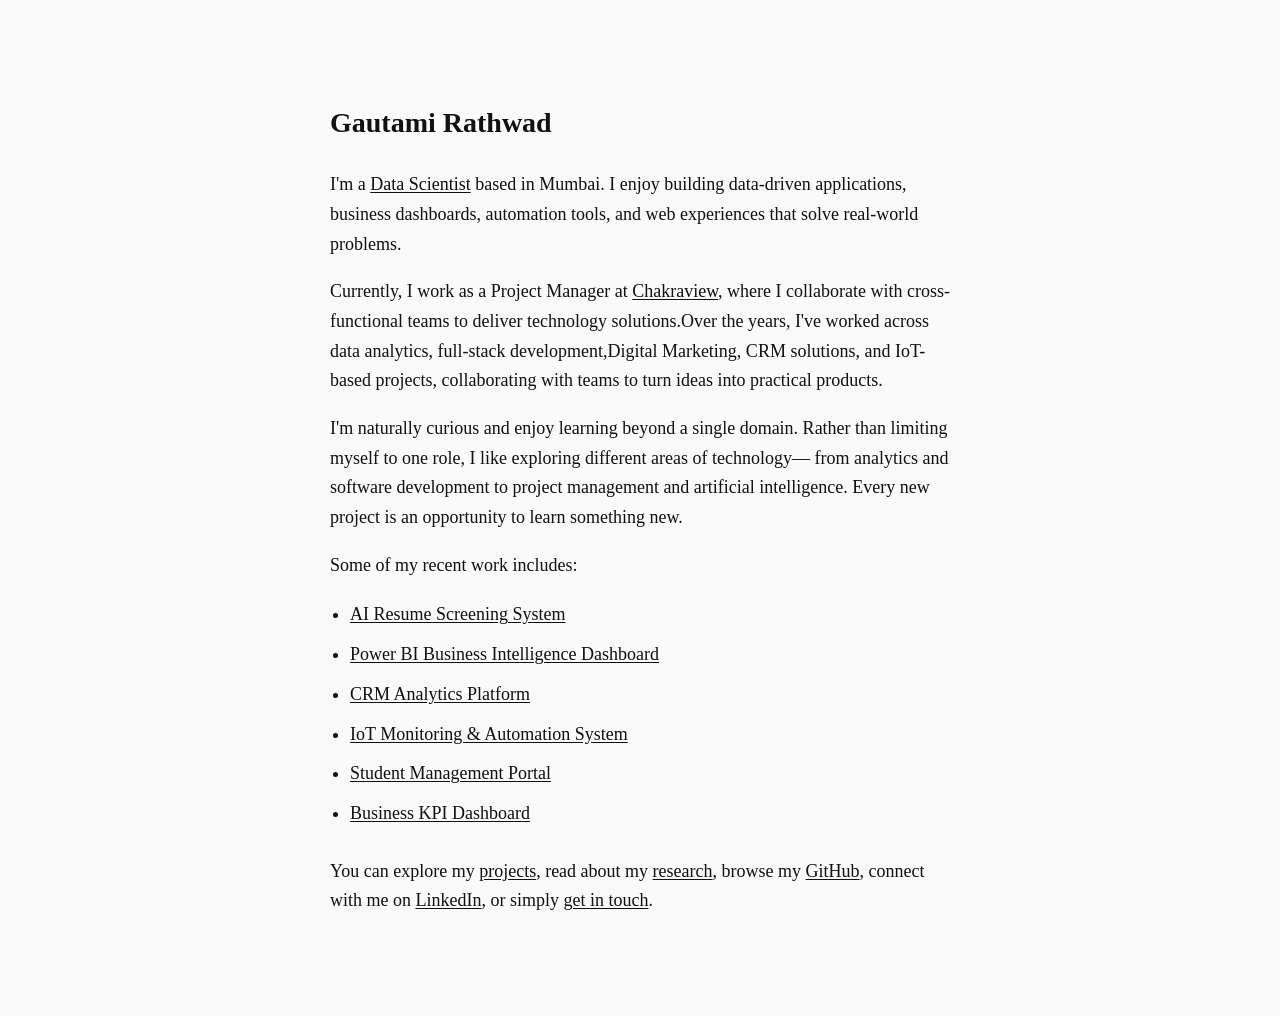
==== commit 453efaa3: "adding new commit" ====
--- a/index.html
+++ b/index.html
@@ -1,838 +1,60 @@
 <!DOCTYPE html>
 <html lang="en">
-
 <head>
     <meta charset="UTF-8">
     <meta name="viewport" content="width=device-width, initial-scale=1.0">
+    <title>Gautami Rathwad</title>
 
-    <!--=============== FAVICON ===============-->
-    <link rel="shortcut icon" href="assets/img/favicon.png" type="image/x-icon">
-    <link rel="stylesheet" href="https://cdnjs.cloudflare.com/ajax/libs/font-awesome/5.15.4/css/all.min.css">
-    <link href='https://unpkg.com/boxicons@2.1.4/css/boxicons.min.css' rel='stylesheet'>
-<!-- AOS Animation CSS -->
-<link href="https://cdn.jsdelivr.net/npm/aos@2.3.4/dist/aos.css" rel="stylesheet">
+    <link rel="stylesheet" href="style.css">
+</head>
+<body>
 
-    <!--=============== BOXICONS ===============--><!-- AOS Animation CSS -->
-<link href="https://cdn.jsdelivr.net/npm/aos@2.3.4/dist/aos.css" rel="stylesheet">
-    <link href='https://unpkg.com/boxicons@2.1.4/css/boxicons.min.css' rel='stylesheet'>
+<main class="container">
 
-    <!--=============== SWIPER CSS ===============-->
-    <link rel="stylesheet" href="">
-
-    <!--=============== CSS ===============-->
-    <link rel="stylesheet" href="assets/css/styles.css">
-
-    <title> Gautami's Portfolio Website </title>
-</head>
-
-<body>
-    <!--=============== HEADER ===============-->
-    <header class="header" id="header">
-        <nav class="nav container">
-
-            <div class="nav__menu">
-                <ul class="nav__list">
-                    <li class="nav__items">
-                        <a href="#home" class="nav__link active-link">
-                            <i class='bx bx-home'></i>
-                        </a>
-                    </li>
-
-                    <li class="nav__items">
-                        <a href="#about" class="nav__link">
-                            <i class='bx bx-user-pin'></i>
-                        </a>
-                    </li>
-
-                    <li class="nav__items">
-                        <a href="#skills" class="nav__link">
-                            <i class='bx bx-book-reader'></i>
-                        </a>
-                    </li>
-
-                    <li class="nav__items">
-                        <a href="#work" class="nav__link">
-                            <i class='bx bx-briefcase'></i>
-                        </a>
-                    </li>
-
-                    <li class="nav__items">
-                        <a href="#contact" class="nav__link">
-                            <i class='bx bx-message-rounded-dots'></i>
-                        </a>
-                    </li>
-                </ul>
-            </div>
-
-        </nav>
-
-
-    </header>
-
-    <!--=============== MAIN ===============-->
-    <main class="main">
-        <!--=============== HOME ===============-->
-<section class="home section" id="home">
-    <div class="home__container container">
-
-        <div class="home__data">
-            <span class="home__greeting">Hello I'm</span>
-            <h1 class="home__name">Gautami Rathwad</h1>
-            <h3 class="home__education">Data Scientist</h3>
-
-            <!-- IMAGE -->
-            <div class="home__handle">
-                <img src="assets/img/Gautami_Photo.png" alt="Gautami" class="home__img">
-            </div>
-
-            <!-- SOCIAL ICONS -->
-            <div class="home__social">
-                <a href="https://www.linkedin.com/in/gautamirathwad" target="_blank" class="home__social-link">
-                    <i class='bx bxl-linkedin'></i>
-                </a>
-
-                <a href="https://github.com/gautami2003" target="_blank" class="home__social-link">
-                    <i class='bx bxl-github'></i>
-                </a>
-
-                <a href="https://www.instagram.com/gau_ta_mi" target="_blank" class="home__social-link">
-                    <i class='bx bxl-instagram'></i>
-                </a>
-
-                <a href="mailto:grathwad07@gmail.com" class="home__social-link">
-                    <i class='bx bx-envelope'></i>
-                </a>
-            </div>
-
-            <!-- BUTTONS -->
-            <div class="home__buttons">
-                <a download href="assets/Resume(Simple).pdf" class="button button-ghost">
-                    Download CV
-                </a>
-
-                <a href="#about" class="button">
-                    About Me
-                </a>
-            </div>
-        </div>
-
-    </div>
-</section>
-
-
-
-        <!--=============== ABOUT ===============-->
-
-        <section class="about section" id="about">
-            <span class="section__subtitle">My Intro</span>
-            <h2 class="section__title">About Me</h2>
-
-            <div class="about__container container grid">
-                <!-- Ensure grid class is correct -->
-            
-                <div class="about__data">
-                    <div class="about__info">
-                        <div class="about__box">
-                            <i class='bx bx-award about__icon'></i>
-                            <h3 class="about__title">Experience</h3>
-                            <span class="about__subtitle">2+ Year Working</span>
-                        </div>
-
-                        <div class="about__box">
-                            <i class='bx bxl-graphql about__icon'></i>
-                            <h3 class="about__title">Completed</h3>
-                            <span class="about__subtitle">1+ Research Paper</span><br>
-                            <span class="about__subtitle">15+ Projects</span>
-                        </div>
-
-                        <div class="about__box">
-                            <i class='bx bx-support about__icon'></i>
-                            <h3 class="about__title">Support</h3>
-                            <span class="about__subtitle">Online 24/7</span>
-                        </div>
-                    </div>
-
-                    <p class="about__description">
-                        As a data science enthusiast, I excel in machine learning, deep learning, and statistical analysis. My expertise includes time series analysis, anomaly detection, ensemble learning, and reinforcement learning. I’m skilled in big data technologies, model
-                        deployment, MLOps, and ensuring ethics and fairness in data science, with strong abilities in data visualization and domain-specific applications. Additionally, I have strong collaborative and technical communication skills.
-                    </p>
-                </div>
-            </div>
-        </section>
-
-
-        <!--=============== SKILLS ===============-->
-
-        <section class="skills section" id="skills">
-            <span class="section__subtitle">My Abilities</span>
-            <h2 class="section__title">My Skills</h2>
-
-            <div class="skills__container container grid">
-                <div class="skills__content">
-                    <div class="skills__box">
-                        <div class="skills__group">
-                            <div class="skills__data" data-skill="Python">
-                                <img src="https://img.icons8.com/color/48/python--v1.png" alt="Python" style="width: 40px;">
-                            </div>
-                            <div class="skills__data" data-skill="R">
-                                <img src="https://img.icons8.com/?size=100&id=CLvQeiwFpit4&format=png&color=000000" alt="R" style="width: 40px;">
-                            </div>
-                            <div class="skills__data" data-skill="Java">
-                                <img src="https://img.icons8.com/color/48/java-coffee-cup-logo.png" alt="Java" style="width: 40px;">
-                            </div>
-                            <div class="skills__data" data-skill="SQL">
-                                <img src="https://img.icons8.com/color/48/sql.png" alt="SQL" style="width: 40px;">
-                            </div>
-                            <div class="skills__data" data-skill="Excel">
-                                <img src="https://img.icons8.com/color/48/microsoft-excel-2019.png" alt="Excel" style="width: 40px;">
-                            </div>
-                        </div>
-
-                        <div class="skills__group">
-                            <div class="skills__data" data-skill="Tableau">
-                                <img src="https://img.icons8.com/?size=100&id=9Kvi1p1F0tUo&format=png&color=000000" alt="Tableau" style="width: 40px;">
-                            </div>
-                            <div class="skills__data" data-skill="Keras">
-                                <img src="https://www.proedge.hk/sites/default/files/tech_logos/keras.png" alt="Keras" style="width: 40px;">
-                            </div>
-                            <div class="skills__data" data-skill="Scikit-learn">
-                                <img src="https://numfocus.org/wp-content/uploads/2017/11/scikitlearn-logo-300.png" alt="Scikit-learn" style="width: 40px;">
-                            </div>
-                            <div class="skills__data" data-skill="Matplotlib">
-                                <img src="https://miro.medium.com/max/3200/1*8i6raEmyewy9GpI47nU1ew.png" alt="Matplotlib" style="width: 40px;">
-                            </div>
-                            <div class="skills__data" data-skill="PowerPoint">
-                                <img src="https://img.icons8.com/color/48/microsoft-powerpoint-2019.png" alt="PowerPoint" style="width: 40px;">
-                            </div>
-                        </div>
-
-                        <div class="skills__group">
-                            <div class="skills__data" data-skill="Hadoop">
-                                <img src="https://img.icons8.com/color/48/hadoop-distributed-file-system.png" alt="Hadoop" style="width: 40px;">
-                            </div>
-                            <div class="skills__data" data-skill="Pandas AI">
-                                <img src="https://img.icons8.com/color/48/pandas.png" alt="Pandas" style="width: 40px;">
-                            </div>
-                            <div class="skills__data" data-skill="Seaborn">
-                                <img src="https://tonyzetag.github.io/personal-web/images/logos%20original%20size/seaborn%20logo.png" alt="Seaborn" style="width: 40px;">
-                            </div>
-                            <div class="skills__data" data-skill="TensorFlow">
-                                <img src="https://img.icons8.com/color/48/tensorflow.png" alt="TensorFlow" style="width: 40px;">
-                            </div>
-                            <div class="skills__data" data-skill="HTML">
-                                <img src="https://img.icons8.com/color/48/html-5.png" alt="HTML" style="width: 40px;">
-                            </div>
-                        </div>
-                    </div>
-                </div>
-            </div>
-        </section>
-
-        <!--=============== Education ===============-->
-
-<section class="education section">
-    <span class="section__subtitle">Qualification</span>
-    <h2 class="section__title">Education & Experience</h2>
-
-    <div class="grid-education">
-
-        <!-- EDUCATION -->
-        <div class="container-education">
-            <h3>Education</h3>
-
-            <!-- Masters -->
-            <input type="radio" name="education" id="edu1" checked>
-            <label for="edu1" class="card">
-                <div class="icon">Masters</div>
-                <span>2023 – 2025</span>
-                <span>Tap to view details</span>
-
-                <div class="text-container">
-                       <div class="icons">
-                        <img src="assets/img/sdbi-logo.png">
-                   <h4>School of Data Science and Business Intelligence</h4>  </div> 
-                    <h4>Master's in Data Science & Big Data Analytics</h4>
-                    <p>Focused on real-world data applications, analytics, and machine learning.</p>
-
-                    <div class="icons">
-                        <img src="https://img.icons8.com/color/48/python--v1.png">
-                        <img src="https://img.icons8.com/color/48/hadoop-distributed-file-system.png">
-                        <img src="https://img.icons8.com/color/48/r--v1.png">
-                    </div>
-
-                    <!-- Certificates -->
-<div class="certificates__container" style="display: flex; gap: 20px; flex-wrap: wrap;">
-    <div class="certificate__item" 
-         onclick="showModal(
-             '1st Rank Achievement',
-             'From SDBI Institute - Academics',
-             './assets/img/1st place.jpg',
-             './assets/img/sdbi-logo.png'
-         )"
-         style="flex: 1 1 200px; cursor: pointer;">
-        <div class="certificate__content" style="display: flex; align-items: center; gap: 10px;">
-            <img src="./assets/img/sdbi-logo.png" class="certificate__logo" style="width:50px; height:50px; border-radius:8px;">
-            <div>
-                <h3>🏆 1st Rank</h3>
-                <p>SDBI Institute</p>
-            </div>
-        </div>
-    </div>
-
-    <div class="certificate__item" 
-         onclick="showModal(
-             '1st Rank Achievement',
-             'From SDBI Institute',
-             './assets/img/1strankcamp.jpg',
-             './assets/img/sdbi-logo.png'
-         )"
-         style="flex: 1 1 200px; cursor: pointer;">
-        <div class="certificate__content" style="display: flex; align-items: center; gap: 10px;">
-            <img src="./assets/img/sdbi-logo.png" class="certificate__logo" style="width:50px; height:50px; border-radius:8px;">
-            <div>
-                <h3>🏆 1st Rank</h3>
-                <p>Design Thinking and Entrepreneurial Mindsent Workshop</p>
-            </div>
-        </div>
-    </div>
-</div>
-
-                </div>
-            </label>
-
-            <!-- Bachelors -->
-            <input type="radio" name="education" id="edu2">
-       <label for="edu2" class="card">
-    <div class="icon">Bachelors</div>
-    <span>2020 – 2023</span>
-    <span>Tap to view details</span>
-
-    <div class="text-container">
-   <div class="icons">
-                        <img src="assets/img/lords.jpg">
-                   <h4>Lords Universal College</h4>  </div> 
-        <h4>Bachelor's in Computer Science</h4>
-        <p>Strong foundation in programming, web development & databases.</p>
-
-        <div class="icons">
-            <img src="https://img.icons8.com/color/48/html-5.png" alt="HTML">
-            <img src="https://img.icons8.com/color/48/java-coffee-cup-logo.png" alt="Java">
-            <img src="https://img.icons8.com/color/48/c-programming.png" alt="C Programming">
-        </div>
-    </div>
-</label>
-        </div>
-
-        <!-- EXPERIENCE -->
-        <div class="container-education">
-            <h3>Experience</h3>
-
-            <input type="radio" name="experience" id="exp3" checked>
-            <label for="exp3" class="card">
-                <div class="icon">Data Analyst</div>
-                <span>April 2025 – Present (Full-Time). 1 yr 1 mo</span>
-                <span>Tap to view details</span>
-
-                <div class="text-container">
-                    <div class="icons">
-                        <img src="assets/img/CHAKRAVIEW LOGO.png">
-                   <h4>Chakraview Solutions</h4>  </div> 
+<h1>Gautami Rathwad</h1>
 <p>
-  Working as a Data Analyst, Full Stack Developer, CRM Manager, and Operations Specialist, I focus on designing machine learning models, building data pipelines, creating real-time analytics solutions, managing CRM workflows, and overseeing operational processes to optimize business performance and enhance customer engagement.
+    I'm a <a href="education.html">Data Scientist</a> based in Mumbai. I enjoy building
+    data-driven applications, business dashboards, automation tools, and web
+    experiences that solve real-world problems.
 </p>
 
-                    
-                </div>
-            </label>
+<p>
+   Currently, I work as a Project Manager at <a href="experience.html">Chakraview</a>, where I collaborate with cross-functional teams to deliver technology
+        solutions.Over the years, I've worked across
+    data analytics, full-stack development,Digital Marketing, CRM solutions, and IoT-based
+    projects, collaborating with teams to turn ideas into practical products.
+</p>
 
-            <!-- Job -->
-            <input type="radio" name="experience" id="exp1">
-            <label for="exp1" class="card">
-                <div class="icon">Data Analyst</div>
-                <span>July 2024 – April 2025 (Part-Time). 9 mos</span>
-                <span>Tap to view details</span>
+<p>
+    I'm naturally curious and enjoy learning beyond a single domain. Rather than
+    limiting myself to one role, I like exploring different areas of technology—
+    from analytics and software development to project management and artificial
+    intelligence. Every new project is an opportunity to learn something new.
+</p>
 
-                    <div class="text-container">
-                    <div class="icons">
-                        <img src="assets/img/CHAKRAVIEW LOGO.png">
-                   <h4>Chakraview Solutions</h4>  </div> 
-           <p>
-  Working as a Part-Time Data Analyst, I specialize in real-time analytics solutions, developing and managing multiple workflows using Power BI and Python. I provide actionable insights to stakeholders, particularly focusing on underperforming schools, and have contributed to a 60% improvement in solution outcomes.
+<p>
+    Some of my recent work includes:
 </p>
-    <a href="assets/img/part-time.jpg" target="_blank">
-                        📄 View Certificate
-                    </a>
-                    
-                </div>
-            </label>
 
-            <!-- Internship -->
-            <input type="radio" name="experience" id="exp2">
-            <label for="exp2" class="card">
-                <div class="icon">Data Analyst</div>
-                <span>May 2024 – July 2024 (Intern). 2mos</span>
-                <span>Tap to view details</span>
+<ul>
+    <li><a href="#">AI Resume Screening System</a></li>
+    <li><a href="#">Power BI Business Intelligence Dashboard</a></li>
+    <li><a href="#">CRM Analytics Platform</a></li>
+    <li><a href="#">IoT Monitoring & Automation System</a></li>
+    <li><a href="#">Student Management Portal</a></li>
+    <li><a href="#">Business KPI Dashboard</a></li>
+</ul>
 
-                     <div class="text-container">
-                    <div class="icons">
-                        <img src="assets/img/CHAKRAVIEW LOGO.png">
-                   <h4>Chakraview Solutions</h4>  </div> 
-         <p>
-  Working as a Data Analyst Intern, I focus on designing machine learning models, and delivering real-time analytics solutions. During my internship, I leveraged Excel and Power BI to analyze school performance, identify underperforming schools, and implement strategies that led to a 70% improvement in outcomes.
+<p>
+    You can explore my <a href="projects.html">projects</a>, read about my
+    <a href="https://www.ijfmr.com/research-paper.php?id=28085">research</a>, browse my
+    <a href="https://github.com/gautami2003" target="_blank">GitHub</a>, connect with me
+    on <a href="https://www.linkedin.com/in/gautamirathwad" target="_blank">LinkedIn</a>, or simply
+    <a href="mailto:gautamirathwad@gmail.com">get in touch</a>.
 </p>
-                    
-             
-                    <a href="assets/internship_certificate.pdf" target="_blank">
-                        📄 View Certificate
-                    </a>
-                </div>
-            </label>
+</main>
 
-        </div>
+<script src="script.js"></script>
 
-    </div>
-</section>
-        <!-- Education Section -->
-        <!-- Education Section -->
-        <section class="research-certificate section">
-            <div class="grid-section">
-                <!-- Research Paper Section -->
-                <section class="research-paper section">
-                    <span class="section__subtitle">Publication</span>
-                    <h2 class="section__title">Research Paper</h2>
-
-                    <div class="grid-research">
-                        <div class="card-research">
-                            <div class="card-content">
-                                <div class="icon">
-                                    <img src="https://0.academia-photos.com/238747882/93950578/85711114/s200_ijfmr.journal.png" alt="Research Icon" />
-                                </div>
-                                <h3 class="card-title">Generative AI: Shaping the Future While Disrupting the Present</h3>
-                                <p class="card-date">Published: 2024</p>
-                                <p class="card-summary">This research explores the evolving landscape of generative AI and its transformative effects on various industries.</p>
-                                <div class="card-footer">
-                                    <a href="https://www.ijfmr.com/papers/2024/5/28085.pdf" download="" class="read-more" target="_blank">Read Paper</a>
-                                </div>
-                            </div>
-                        </div>
-                    </div>
-                </section>
-    
-                        
-                    <div class="certificates__container">
-                        <!-- Certificate Items -->
-                        <div class="certificate__item" onclick="showModal('Data Analyst and Visualization', 'from Accenture', './assets/img/IMG-20241125-WA0018.jpg', 'https://logos-world.net/wp-content/uploads/2020/06/Accenture-Emblem.png')">
-                            <div class="certificate__content">
-                                <img src="https://logos-world.net/wp-content/uploads/2020/06/Accenture-Emblem.png" alt="Accenture Logo" class="certificate__logo">
-                                <div class="certificate__details">
-                                    <h3>Data Analyst and Visualization</h3>
-                                    <p>Accenture</p>
-                                </div>
-                            </div>
-                        </div>
-
-                        <div class="certificate__item" onclick="showModal('Gemini for Google WorkSpace', 'from Google Cloud', './assets/img/IMG-20241125-WA0016.jpg', 'https://logos-world.net/wp-content/uploads/2021/02/Google-Cloud-Symbol.png')">
-                            <div class="certificate__content">
-                                <img src="https://logos-world.net/wp-content/uploads/2021/02/Google-Cloud-Symbol.png" alt="Google Logo" class="certificate__logo">
-                                <div class="certificate__details">
-                                    <h3>Gemini for Google WorkSpace</h3>
-                                    <p>Google Cloud</p>
-                                </div>
-                            </div>
-                        </div>
-
-                        <div class="certificate__item" onclick="showModal('Getting Started with Machine Learning Algorithms', 'from Simpli Learn', './assets/img/IMG-20241125-WA0017.jpg', 'https://educationspeaks.org/wp-content/uploads/2023/01/simplilearn.jpg')">
-                            <div class="certificate__content">
-                                <img src="https://educationspeaks.org/wp-content/uploads/2023/01/simplilearn.jpg" alt="SimpliLearn Logo" class="certificate__logo">
-                                <div class="certificate__details">
-                                    <h3>Getting Started with Machine Learning Algorithms</h3>
-                                    <p>SimpliLearn</p>
-                                </div>
-                            </div>
-                        </div>
-
-                        <div class="certificate__item" onclick="showModal('Master Swift and API Building', 'from GeeksforGeeks', './assets/img/IMG-20241125-WA0014.jpg', 'https://images.yourstory.com/cs/images/companies/119169043101580097794440231905187057223611079n-1617083628661.png')">
-                            <div class="certificate__content">
-                                <img src="https://images.yourstory.com/cs/images/companies/119169043101580097794440231905187057223611079n-1617083628661.png" alt="GeeksforGeeks Logo" class="certificate__logo">
-                                <div class="certificate__details">
-                                    <h3>Master Swift and API Building</h3>
-                                    <p>GeeksforGeeks</p>
-                                </div>
-                            </div>
-                        </div>
-
-                        <div class="certificate__item" onclick="showModal('Google Analytics', 'from Great Learning', './assets/img/IMG-20241125-WA0016.jpg', 'https://play-lh.googleusercontent.com/__khQwKnFNT-XLg_3jEZiL2fAAzEunNoPh_Q8qd-c3Hq9kX_KL0vR7vnWOM6vBZCdBy0')">
-                            <div class="certificate__content">
-                                <img src="https://play-lh.googleusercontent.com/__khQwKnFNT-XLg_3jEZiL2fAAzEunNoPh_Q8qd-c3Hq9kX_KL0vR7vnWOM6vBZCdBy0" alt="Great Learning Logo" class="certificate__logo">
-                                <div class="certificate__details">
-                                    <h3>Google Analytics</h3>
-                                    <p>Great Learning</p>
-                                </div>
-                            </div>
-                        </div>
-
-                        <div class="certificate__item" onclick="showModal('Java Full Stack Development', 'from JSpiders', '', 'https://jspiders.com/_nuxt/img/logo_jspiders.3b552d0.png')">
-                            <div class="certificate__content">
-                                <img src="https://jspiders.com/_nuxt/img/logo_jspiders.3b552d0.png" alt="JSpiders Logo" class="certificate__logo">
-                                <div class="certificate__details">
-                                    <h3>Java Full Stack Development</h3>
-                                    <p>JSpiders</p>
-                                </div>
-                            </div>
-                        </div>
-
-                    </div>
-                </section>
-            </div>
-        </section>
-        <!-- Modal Structure -->
-        <div id="certificateModal" class="modal">
-            <div class="modal__content">
-                <span class="modal__close" onclick="closeModal()">&times;</span>
-                <img id="modalLogo" class="modal__logo" alt="Certificate Logo">
-                <h3 id="modalTitle" class="modal__title"></h3>
-                <p id="modalText" class="modal__text"></p>
-                <img id="modalImage" class="modal__image" alt="Certificate Image">
-            </div>
-        </div>
-        <!--=============== SERVICES ===============-->
-        <section class="services section">
-            <span class="section__subtitle">My Experience</span>
-            <h2 class="section__title">What I Provide</h2>
-
-            <div class="services__container container grid">
-                <!-- Data Scientist Card -->
-                <div class="services__card">
-                    <h3 class="services__title">Data Scientist</h3>
-                    <span class="services__bottom">See more <i class="bx bx-right-arrow-alt services__icon"></i></span>
-
-                    <div class="services__modal">
-                        <div class="services__modal-content">
-                            <i class="bx bx-x services__modal-close"></i>
-                            <h3 class="services__modal-title">Data Scientist</h3>
-                            <p class="services__modal-description">
-                                Over 3 years of hands-on experience transforming complex data into actionable insights. Equipped with a deep theoretical foundation and a commitment to delivering exceptional results.
-                            </p>
-                            <ul class="services__modal-list">
-                                <li class="services__modal-item">
-                                    <i class="bx bx-check services__modal-icon"></i>
-                                    <p class="services__modal-info">
-                                        Perform meticulous data cleaning and preprocessing to ensure high-quality, reliable data.
-                                    </p>
-                                </li>
-                                <li class="services__modal-item">
-                                    <i class="bx bx-check services__modal-icon"></i>
-                                    <p class="services__modal-info">
-                                        Build and maintain collaborative relationships, fostering trust and understanding with clients and stakeholders.
-                                    </p>
-                                </li>
-                                <li class="services__modal-item">
-                                    <i class="bx bx-check services__modal-icon"></i>
-                                    <p class="services__modal-info">
-                                        Create advanced predictive models to uncover patterns and forecast trends with precision.
-                                    </p>
-                                </li>
-                                <li class="services__modal-item">
-                                    <i class="bx bx-check services__modal-icon"></i>
-                                    <p class="services__modal-info">
-                                        Present findings through compelling visualizations and storytelling to drive impactful decisions.
-                                    </p>
-                                </li>
-                            </ul>
-                        </div>
-                    </div>
-                </div>
-
-                <!-- Data Analyst Card -->
-                <div class="services__card">
-                    <h3 class="services__title">Data Analyst</h3>
-                    <span class="services__bottom">See more <i class="bx bx-right-arrow-alt services__icon"></i></span>
-
-                    <div class="services__modal">
-                        <div class="services__modal-content">
-                            <i class="bx bx-x services__modal-close"></i>
-                            <h3 class="services__modal-title">Data Analyst</h3>
-                            <p class="services__modal-description">
-                                Expertise in analyzing large datasets to provide actionable insights and drive data-driven decision-making.
-                            </p>
-                            <ul class="services__modal-list">
-                                <li class="services__modal-item">
-                                    <i class="bx bx-check services__modal-icon"></i>
-                                    <p class="services__modal-info">
-                                        Perform exploratory data analysis and statistical modeling.
-                                    </p>
-                                </li>
-                                <li class="services__modal-item">
-                                    <i class="bx bx-check services__modal-icon"></i>
-                                    <p class="services__modal-info">
-                                        Generate detailed reports and dashboards using tools like Power BI and Tableau.
-                                    </p>
-                                </li>
-                                <li class="services__modal-item">
-                                    <i class="bx bx-check services__modal-icon"></i>
-                                    <p class="services__modal-info">
-                                        Collaborate with stakeholders to understand and address business requirements.
-                                    </p>
-                                </li>
-                                <li class="services__modal-item">
-                                    <i class="bx bx-check services__modal-icon"></i>
-                                    <p class="services__modal-info">
-                                        Perform trend analysis and forecasting to aid strategic planning.
-                                    </p>
-                                </li>
-                            </ul>
-                        </div>
-                    </div>
-                </div>
-
-                <!-- Full Stack Developer Card -->
-                <div class="services__card">
-                    <h3 class="services__title">Full Stack Developer</h3>
-                    <span class="services__bottom">See more <i class="bx bx-right-arrow-alt services__icon"></i></span>
-
-                    <div class="services__modal">
-                        <div class="services__modal-content">
-                            <i class="bx bx-x services__modal-close"></i>
-                            <h3 class="services__modal-title">Full Stack Developer</h3>
-                            <p class="services__modal-description">
-                                Proficient in developing scalable web applications and APIs with expertise in both front-end and back-end technologies.
-                            </p>
-                            <ul class="services__modal-list">
-                                <li class="services__modal-item">
-                                    <i class="bx bx-check services__modal-icon"></i>
-                                    <p class="services__modal-info">
-                                        Build responsive and user-friendly web interfaces using modern frameworks.
-                                    </p>
-                                </li>
-                                <li class="services__modal-item">
-                                    <i class="bx bx-check services__modal-icon"></i>
-                                    <p class="services__modal-info">
-                                        Develop robust back-end systems and RESTful APIs.
-                                    </p>
-                                </li>
-                                <li class="services__modal-item">
-                                    <i class="bx bx-check services__modal-icon"></i>
-                                    <p class="services__modal-info">
-                                        Implement security best practices to safeguard applications.
-                                    </p>
-                                </li>
-                                <li class="services__modal-item">
-                                    <i class="bx bx-check services__modal-icon"></i>
-                                    <p class="services__modal-info">
-                                        Deploy and maintain applications on cloud platforms like AWS and Azure.
-                                    </p>
-                                </li>
-                            </ul>
-                        </div>
-                    </div>
-                </div>
-
-                <!-- UI/UX Designer Card -->
-                <div class="services__card">
-                    <h3 class="services__title">UI/UX Designer</h3>
-                    <span class="services__bottom">See more <i class="bx bx-right-arrow-alt services__icon"></i></span>
-
-                    <div class="services__modal">
-                        <div class="services__modal-content">
-                            <i class="bx bx-x services__modal-close"></i>
-                            <h3 class="services__modal-title">UI/UX Designer</h3>
-                            <p class="services__modal-description">
-                                Skilled in creating intuitive and visually appealing designs for web and mobile applications.
-                            </p>
-                            <ul class="services__modal-list">
-                                <li class="services__modal-item">
-                                    <i class="bx bx-check services__modal-icon"></i>
-                                    <p class="services__modal-info">
-                                        Conduct user research to understand target audience needs.
-                                    </p>
-                                </li>
-                                <li class="services__modal-item">
-                                    <i class="bx bx-check services__modal-icon"></i>
-                                    <p class="services__modal-info">
-                                        Design wireframes, prototypes, and final interfaces.
-                                    </p>
-                                </li>
-                                <li class="services__modal-item">
-                                    <i class="bx bx-check services__modal-icon"></i>
-                                    <p class="services__modal-info">
-                                        Collaborate with developers to ensure seamless implementation.
-                                    </p>
-                                </li>
-                                <li class="services__modal-item">
-                                    <i class="bx bx-check services__modal-icon"></i>
-                                    <p class="services__modal-info">
-                                        Ensure designs are accessible and user-friendly.
-                                    </p>
-                                </li>
-                            </ul>
-                        </div>
-                    </div>
-                </div>
-            </div>
-        </section>
-
-
-
-
-        <!--=============== WORK ===============-->
-        <section class="work section" id="work">
-            <span class="section__subtitle">My Portfolio</span>
-            <h2 class="section__title">Projects</h2>
-
-            <!-- Filter Controls -->
-            <div class="work__filters">
-                <span class="work__item active-work" data-filter="all">All</span>
-                <span class="work__item" data-filter="machine-learning">Machine Learning</span>
-                <span class="work__item" data-filter="web-design">Web Design</span>
-                <span class="work__item" data-filter="deep-learning">Deep Learning</span>
-                <span class="work__item" data-filter="artificial-intelligence">Artificial Intelligence</span>
-                <span class="work__item" data-filter="data_visualization">Data Visualization</span>
-            </div>
-
-            <!-- Project Container -->
-            <div class="work__container container grid" id="work-container">
-
-                <div class="work__card" data-category="data_visualization">
-                    <img src="https://media.istockphoto.com/id/1156411901/photo/businessman-pointing-arrow-moving-up-growing-business-growth-concept-of-corporate-success.jpg?s=612x612&w=0&k=20&c=E0ZbfeEHIFftczrfZZcd9nXVRpNsRNa6h2m2NBLBT6g=" alt="Sales Dashboard" class="work__img">
-                    <div class="work__overlay">
-                        <h3 class="work__title">Sales Dashboard</h3>
-                        <a href="https://github.com/gautami2003/Dashboards/tree/main/Sales%20Tracker" class="work__button" aria-label="View Sales Dashboard">
-                            <i class="bx bx-show work__icon"></i>
-                        </a>
-                    </div>
-                </div>
-                
-                <div class="work__card" data-category="data_visualization">
-                    <img src="assets/img/blinkit.jpeg" alt="BlinkIT Dashboard" class="work__img">
-                    <div class="work__overlay">
-                        <h3 class="work__title">Blinkit Dashboard</h3>
-                        <a href="https://github.com/gautami2003/Dashboards/tree/main/BlinkIT" class="work__button" aria-label="View BlinkIT Dashboard">
-                            <i class="bx bx-show work__icon"></i>
-                        </a>
-                    </div>
-                </div>
-
-                <div class="work__card" data-category="data_visualization">
-                    <img src="https://images.squarespace-cdn.com/content/v1/590251b8893fc061e40b681c/1616147147524-22TDH1CX8OGJ3SCHOMMO/Logo-01.png" alt="Global Store Dashboard" class="work__img">
-                    <div class="work__overlay">
-                        <h3 class="work__title">Global Store Dashboard</h3>
-                        <a href="https://github.com/gautami2003/Dashboards/tree/main/Global_Store" class="work__button" aria-label="View Global Store Dashboard">
-                            <i class="bx bx-show work__icon"></i>
-                        </a>
-                    </div>
-                </div>
-
-                <div class="work__card" data-category="machine-learning">
-                    <img src="assets/img/work3.jpg" alt="Cricket Score Prediction" class="work__img">
-                    <div class="work__overlay">
-                        <h3 class="work__title">Cricket Score Prediction</h3>
-                        <a href="https://github.com/gautami2003/cricket_score_prediction" class="work__button" aria-label="View Cricket Score Prediction">
-                            <i class="bx bx-show work__icon"></i>
-                        </a>
-                    </div>
-                </div>
-
-                <div class="work__card" data-category="deep-learning">
-                    <img src="assets/img/work4.jpg" alt="Sales Forecasting" class="work__img">
-                    <div class="work__overlay">
-                        <h3 class="work__title">Sales Forecasting</h3>
-                        <a href="https://github.com/gautami2003/Sales_Forecasting" class="work__button" aria-label="View Sales Forecasting Project">
-                            <i class="bx bx-show work__icon"></i>
-                        </a>
-                    </div>
-                </div>
-
-
-                <div class="work__card" data-category="artificial-intelligence">
-                    <img src="assets/img/work6.jpg" alt="Chest X-Ray Project" class="work__img">
-                    <div class="work__overlay">
-                        <h3 class="work__title">Pneumonia Detection</h3><span>Chest X-Ray</span>
-                        <a href="https://github.com/gautami2003/Chest-XRay" class="work__button" aria-label="View Chest X-Ray Project">
-                            <i class="bx bx-show work__icon"></i>
-                        </a>
-                    </div>
-                </div>
-
-
-                <div class="work__card" data-category="web-design">
-                    <img src="assets/img/work5.jpg" alt="Amazon Clone Project" class="work__img">
-                    <div class="work__overlay">
-                        <h3 class="work__title">Amazon Clone</h3>
-                        <a href="https://github.com/gautami2003/Amazon_Clone" class="work__button" aria-label="View Amazon Clone Project">
-                            <i class="bx bx-show work__icon"></i>
-                        </a>
-                    </div>
-                </div>
-
-                <div class="work__card" data-category="web-design">
-                    <img src="assets/img/byte.jpg" alt="Byte Cafe Project" class="work__img">
-                    <div class="work__overlay">
-                        <h3 class="work__title">Byte Cafe Project</h3>
-                        <a href="https://github.com/gautami2003/CAFE" class="work__button" aria-label="View Byte Cafe Project">
-                            <i class="bx bx-show work__icon"></i>
-                        </a>
-                    </div>
-                </div>
-            </div>
-        </section>
-
-
-   <!--=============== CONTACT ===============-->
-<section class="contact section" id="contact">
-  <div class="container" data-aos="fade-up">
-    <h2 class="section__subtitle">Contact</h2>
-    <h2 class="section__title">Get in Touch</h2>
-
-    <form action="https://api.web3forms.com/submit" method="POST" class="contact-form" data-aos="fade-up" data-aos-delay="100">
-      <input type="hidden" name="access_key" value="eaa79757-bd03-402b-b284-735ff8d3bd43">
-
-      <div class="form-group">
-        <input type="text" name="name" placeholder="Your Name" required>
-      </div>
-      <div class="form-group">
-        <input type="email" name="email" placeholder="Your Email" required>
-      </div>
-      <div class="form-group">
-        <input type="text" name="subject" placeholder="Subject" required>
-      </div>
-      <div class="form-group">
-        <textarea name="message" placeholder="Your Message" rows="5" required></textarea>
-      </div>
-
-      <button type="submit" class="submit-button">
-        Submit <span class="arrow">→</span>
-      </button>
-    </form>
-  </div>
-</section>
-
-    </main>
-
-    <!--=============== FOOTER ===============-->
-    <footer class="footer">
-
-    </footer>
-
-
-    <!--=============== SWIPER JS ===============-->
-    <script src=""></script>
-<!-- AOS Animation JS -->
-<script src="https://cdn.jsdelivr.net/npm/aos@2.3.4/dist/aos.js"></script>
-<script>
-  AOS.init({
-    duration: 1000,
-    once: true
-  });
-</script>
-
-    <!--=============== MIXITUP FILTER ===============-->
-    <script src=""></script>
-
-    <!--=============== MAIN JS ===============-->
-    <script src="assets/js/main.js"></script>
-   
-
-</div>
 </body>
-
 </html>
--- a/style.css
+++ b/style.css
@@ -0,0 +1,198 @@
+body {
+    margin: 0;
+    background: #fafafa;
+    color: #111;
+    font-family: Georgia, "Times New Roman", serif;
+    line-height: 1.65;
+    font-size: 18px;
+}
+
+.container {
+    width: 620px;
+    margin: 100px auto;
+}
+
+h1 {
+    font-size: 28px;
+    font-weight: 700;
+    margin-bottom: 24px;
+}
+
+p {
+    margin-bottom: 18px;
+}
+
+ul {
+    margin: 20px 0 28px;
+    padding-left: 20px;
+}
+
+li {
+    margin-bottom: 10px;
+}
+
+a {
+    color: #111;
+    text-decoration: underline;
+    text-underline-offset: 2px;
+    transition: opacity .2s ease;
+}
+
+a:hover {
+    opacity: .65;
+}
+
+::selection {
+    background: #111;
+    color: #fff;
+}
+
+/* ---------- Image Slideshow ---------- */
+
+.journey-image {
+    position: relative;
+    width: 100%;
+    max-width: 700px;
+    aspect-ratio: 16 / 10;
+    margin: 35px auto 60px;
+}
+
+.journey-image img {
+    position: absolute;
+    inset: 0;
+
+    width: 100%;
+    height: 100%;
+    object-fit: contain;
+
+    background: #fff;
+    border-radius: 10px;
+    border: 1px solid #e8e8e8;
+
+    opacity: 0;
+    animation: slideshow 20s infinite ease-in-out;
+    will-change: opacity;
+}
+
+/* Delay each image */
+.journey-image img:nth-child(1) { animation-delay: 0s; }
+.journey-image img:nth-child(2) { animation-delay: 4s; }
+.journey-image img:nth-child(3) { animation-delay: 8s; }
+/* Smooth buttery fade */
+@keyframes slideshow {
+
+    0% {
+        opacity: 0;
+    }
+
+    5% {
+        opacity: 1;
+    }
+
+    20% {
+        opacity: 0;
+    }
+
+}
+
+.journey-image figcaption {
+    position: absolute;
+    left: 0;
+    right: 0;
+    bottom: -35px;
+
+    text-align: center;
+    color: #777;
+    font-size: 14px;
+    font-style: italic;
+}
+
+.stats-grid{
+    display:grid;
+    grid-template-columns:repeat(2,1fr);
+    gap:12px;
+    margin:30px 0;
+}
+
+.stat-card{
+    border:1px solid #e8e8e8;
+    border-radius:8px;
+    padding:14px 16px;
+    background:#fff;
+}
+
+.stat-card h3{
+    margin:0;
+    font-size:22px;
+    font-weight:600;
+    line-height:1;
+}
+
+.stat-card p{
+    margin:6px 0 0;
+    font-size:13px;
+    color:#777;
+}
+
+@media (max-width:768px){
+
+    .stats-grid{
+        grid-template-columns:1fr;
+    }
+
+}
+
+.project-grid{
+    display:grid;
+    grid-template-columns:repeat(auto-fit,minmax(260px,1fr));
+    gap:20px;
+    margin:40px 0;
+}
+
+.project-card{
+    display:block;
+    text-decoration:none;
+    color:#111;
+    border:1px solid #e8e8e8;
+    border-radius:12px;
+    padding:24px;
+    background:#fff;
+    transition:.25s;
+}
+
+.project-card:hover{
+    transform:translateY(-5px);
+    box-shadow:0 8px 25px rgba(0,0,0,.08);
+}
+
+.project-card h2{
+    margin-top:0;
+    margin-bottom:12px;
+    font-size:22px;
+}
+
+.project-card p{
+    margin:0;
+    color:#666;
+}
+/* ---------- Mobile ---------- */
+
+@media (max-width: 768px) {
+
+    .container {
+        width: calc(100% - 40px);
+        margin: 50px auto;
+    }
+
+    body {
+        font-size: 17px;
+    }
+
+    h1 {
+        font-size: 24px;
+    }
+
+    .journey-image {
+        margin: 25px auto;
+    }
+}
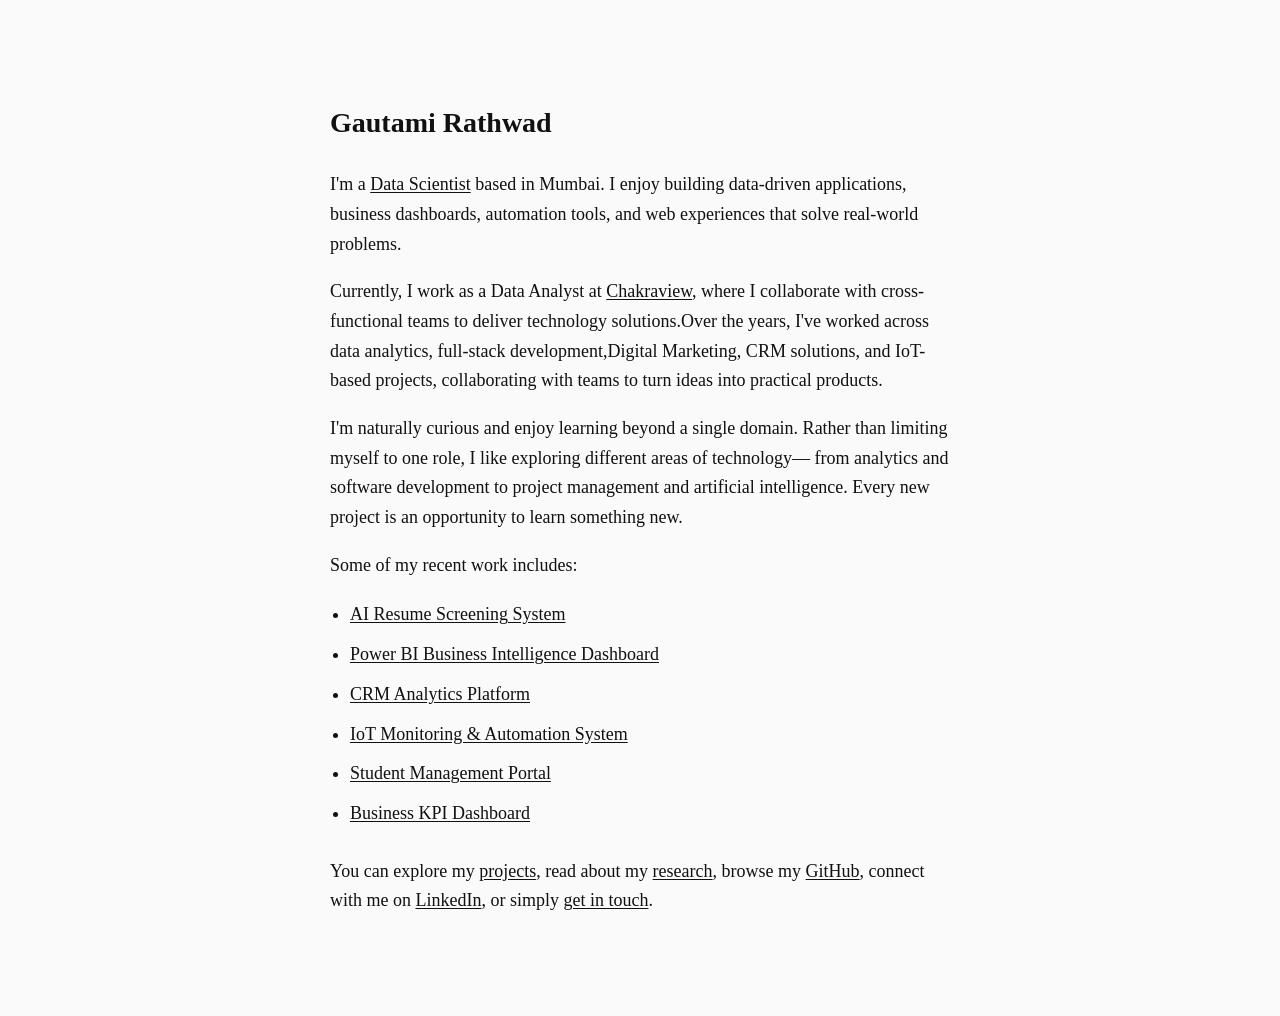
==== commit bacee31f: "Update index.html" ====
--- a/index.html
+++ b/index.html
@@ -19,7 +19,7 @@
 </p>
 
 <p>
-   Currently, I work as a Project Manager at <a href="experience.html">Chakraview</a>, where I collaborate with cross-functional teams to deliver technology
+   Currently, I work as a Data Analyst at <a href="experience.html">Chakraview</a>, where I collaborate with cross-functional teams to deliver technology
         solutions.Over the years, I've worked across
     data analytics, full-stack development,Digital Marketing, CRM solutions, and IoT-based
     projects, collaborating with teams to turn ideas into practical products.
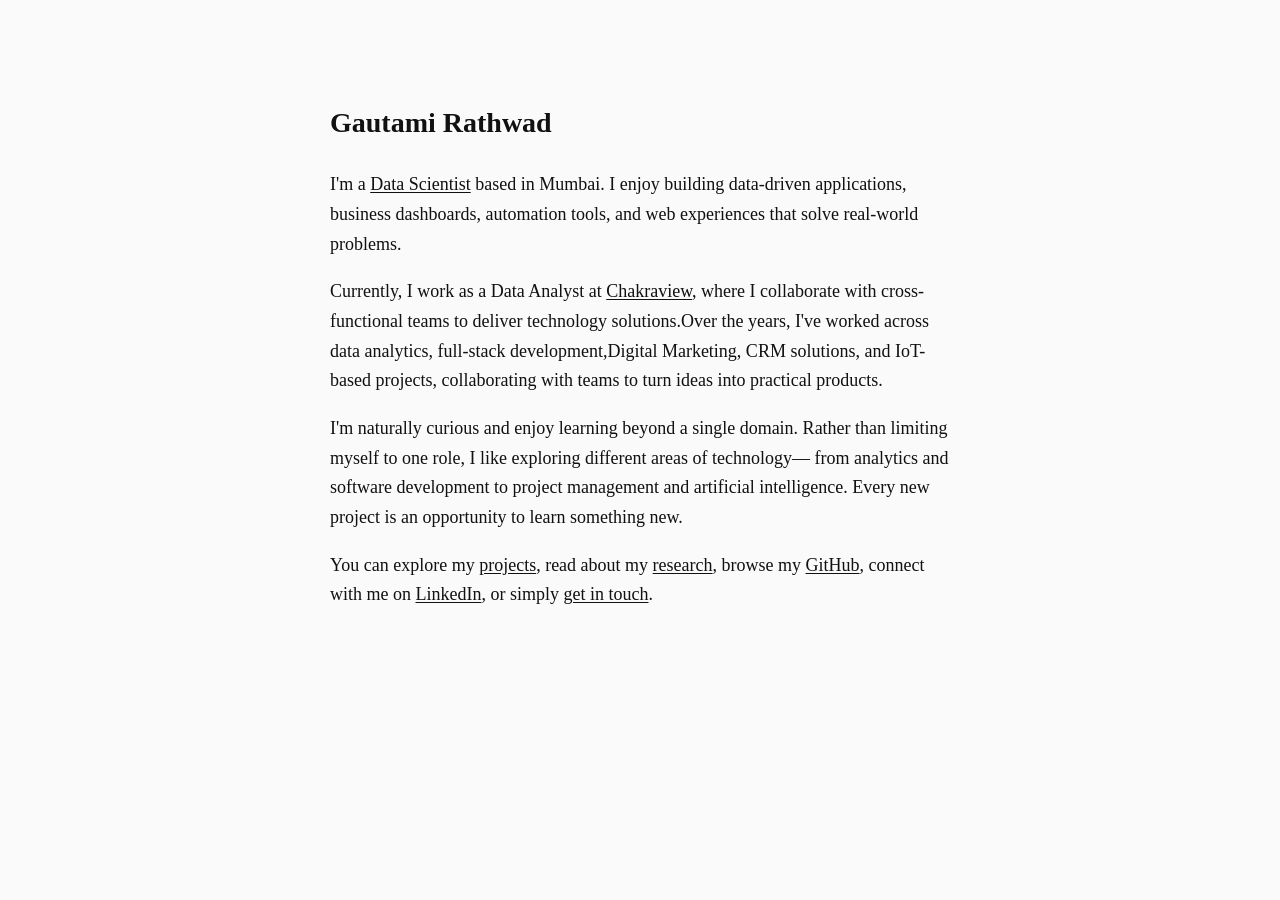
==== commit edc4b441: "Update index.html" ====
--- a/index.html
+++ b/index.html
@@ -32,18 +32,7 @@
     intelligence. Every new project is an opportunity to learn something new.
 </p>
 
-<p>
-    Some of my recent work includes:
-</p>
 
-<ul>
-    <li><a href="#">AI Resume Screening System</a></li>
-    <li><a href="#">Power BI Business Intelligence Dashboard</a></li>
-    <li><a href="#">CRM Analytics Platform</a></li>
-    <li><a href="#">IoT Monitoring & Automation System</a></li>
-    <li><a href="#">Student Management Portal</a></li>
-    <li><a href="#">Business KPI Dashboard</a></li>
-</ul>
 
 <p>
     You can explore my <a href="projects.html">projects</a>, read about my
